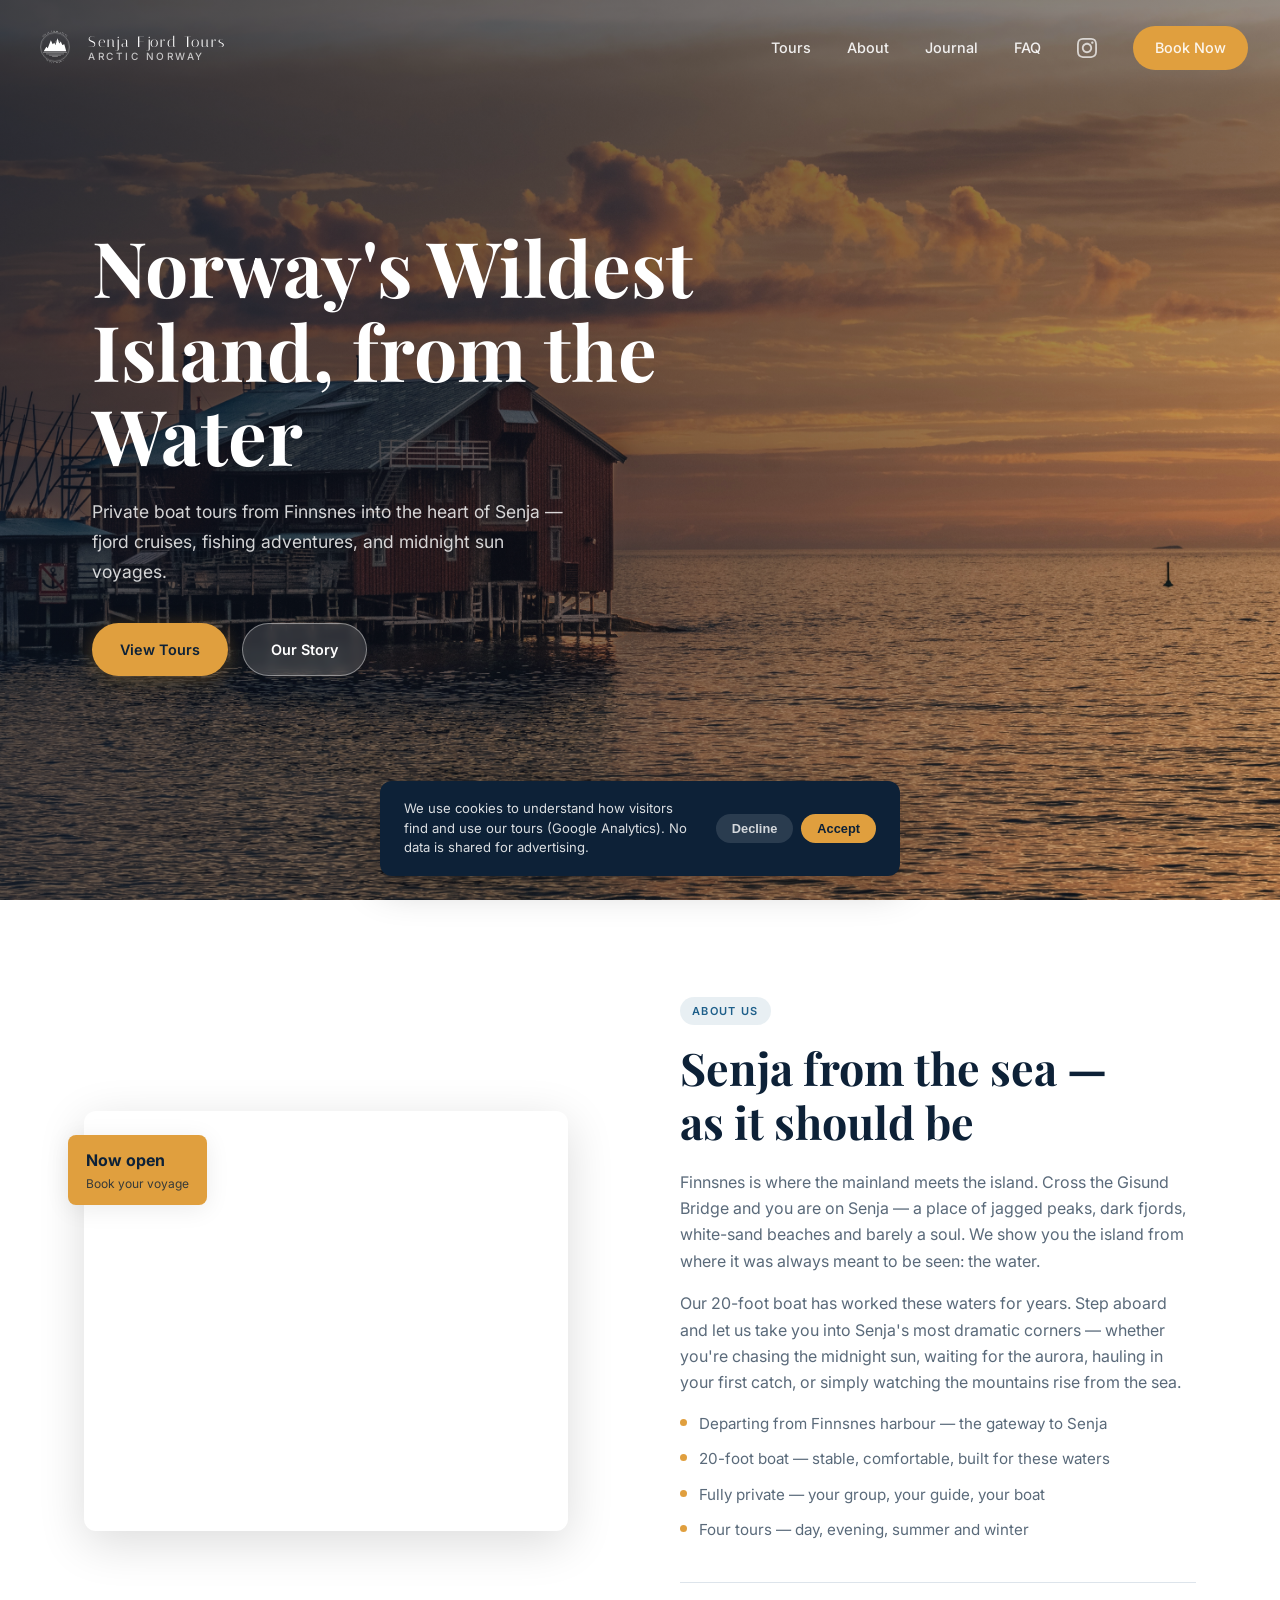
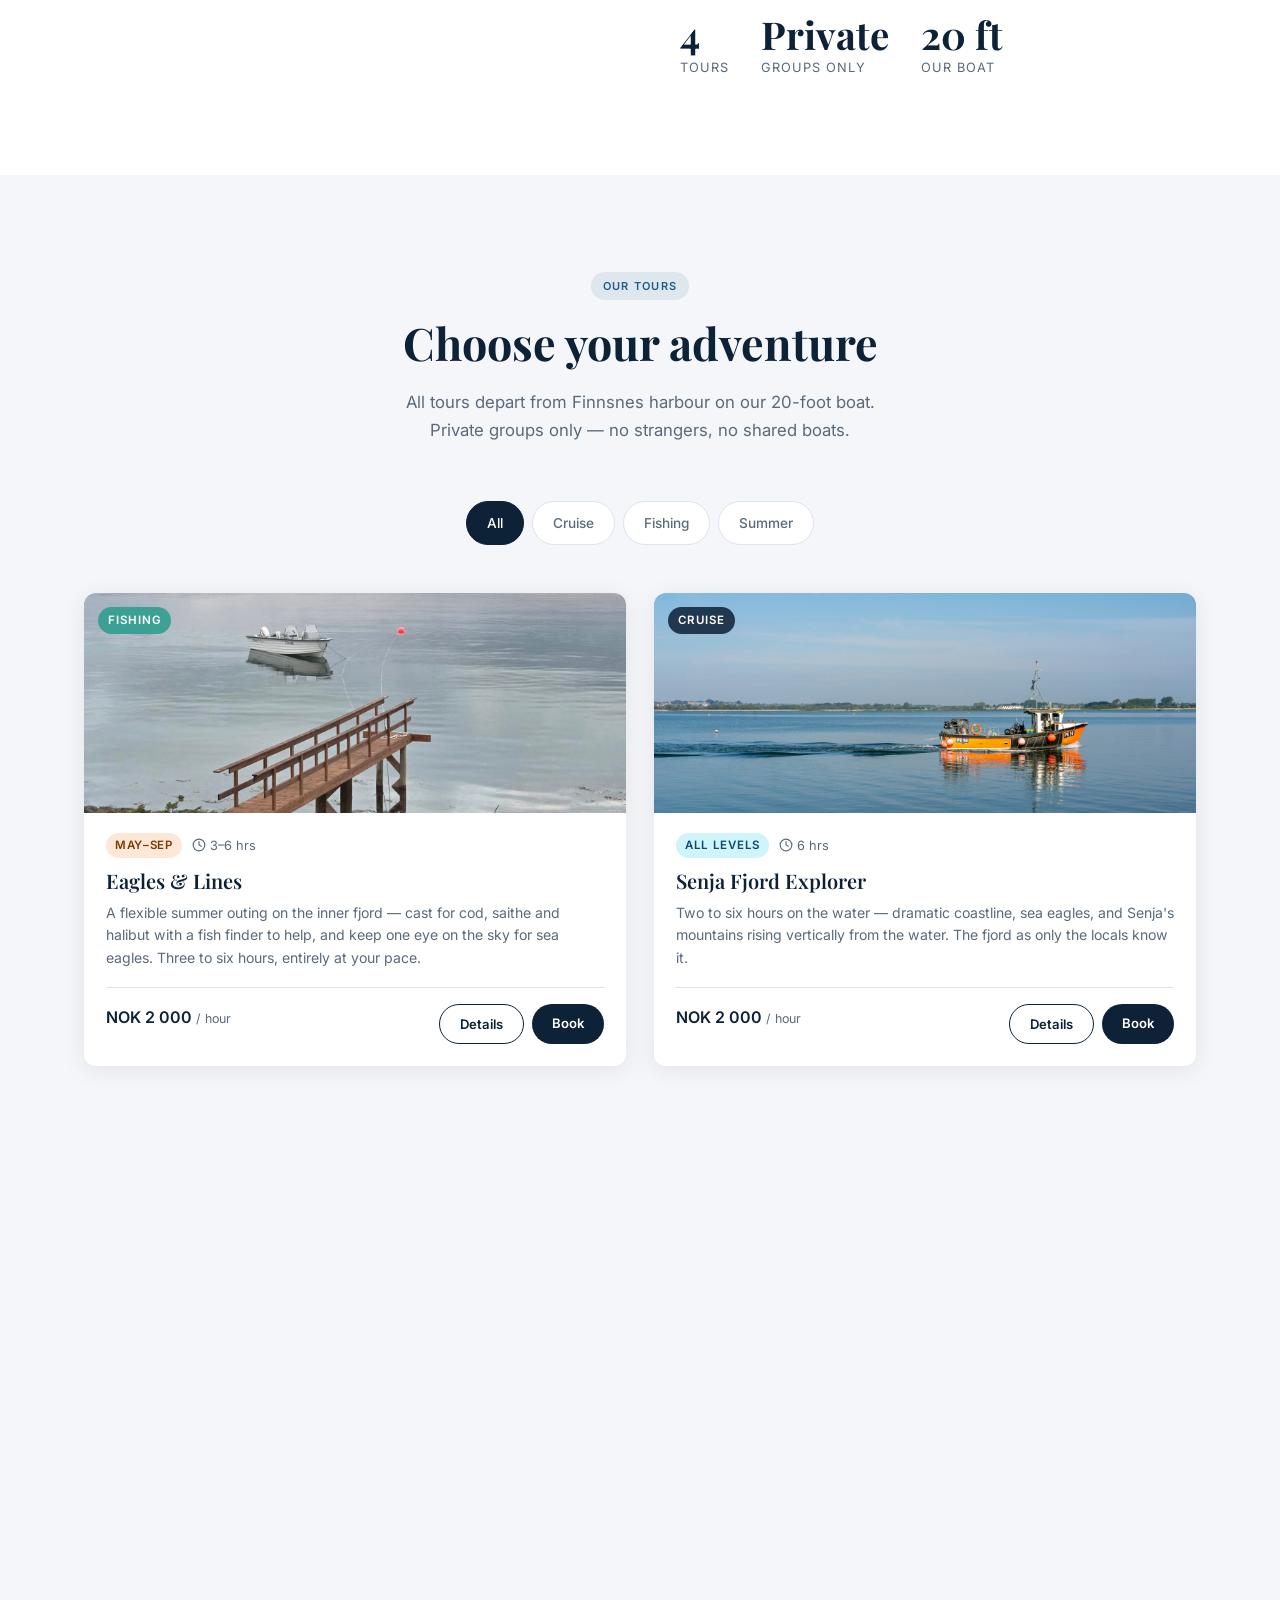
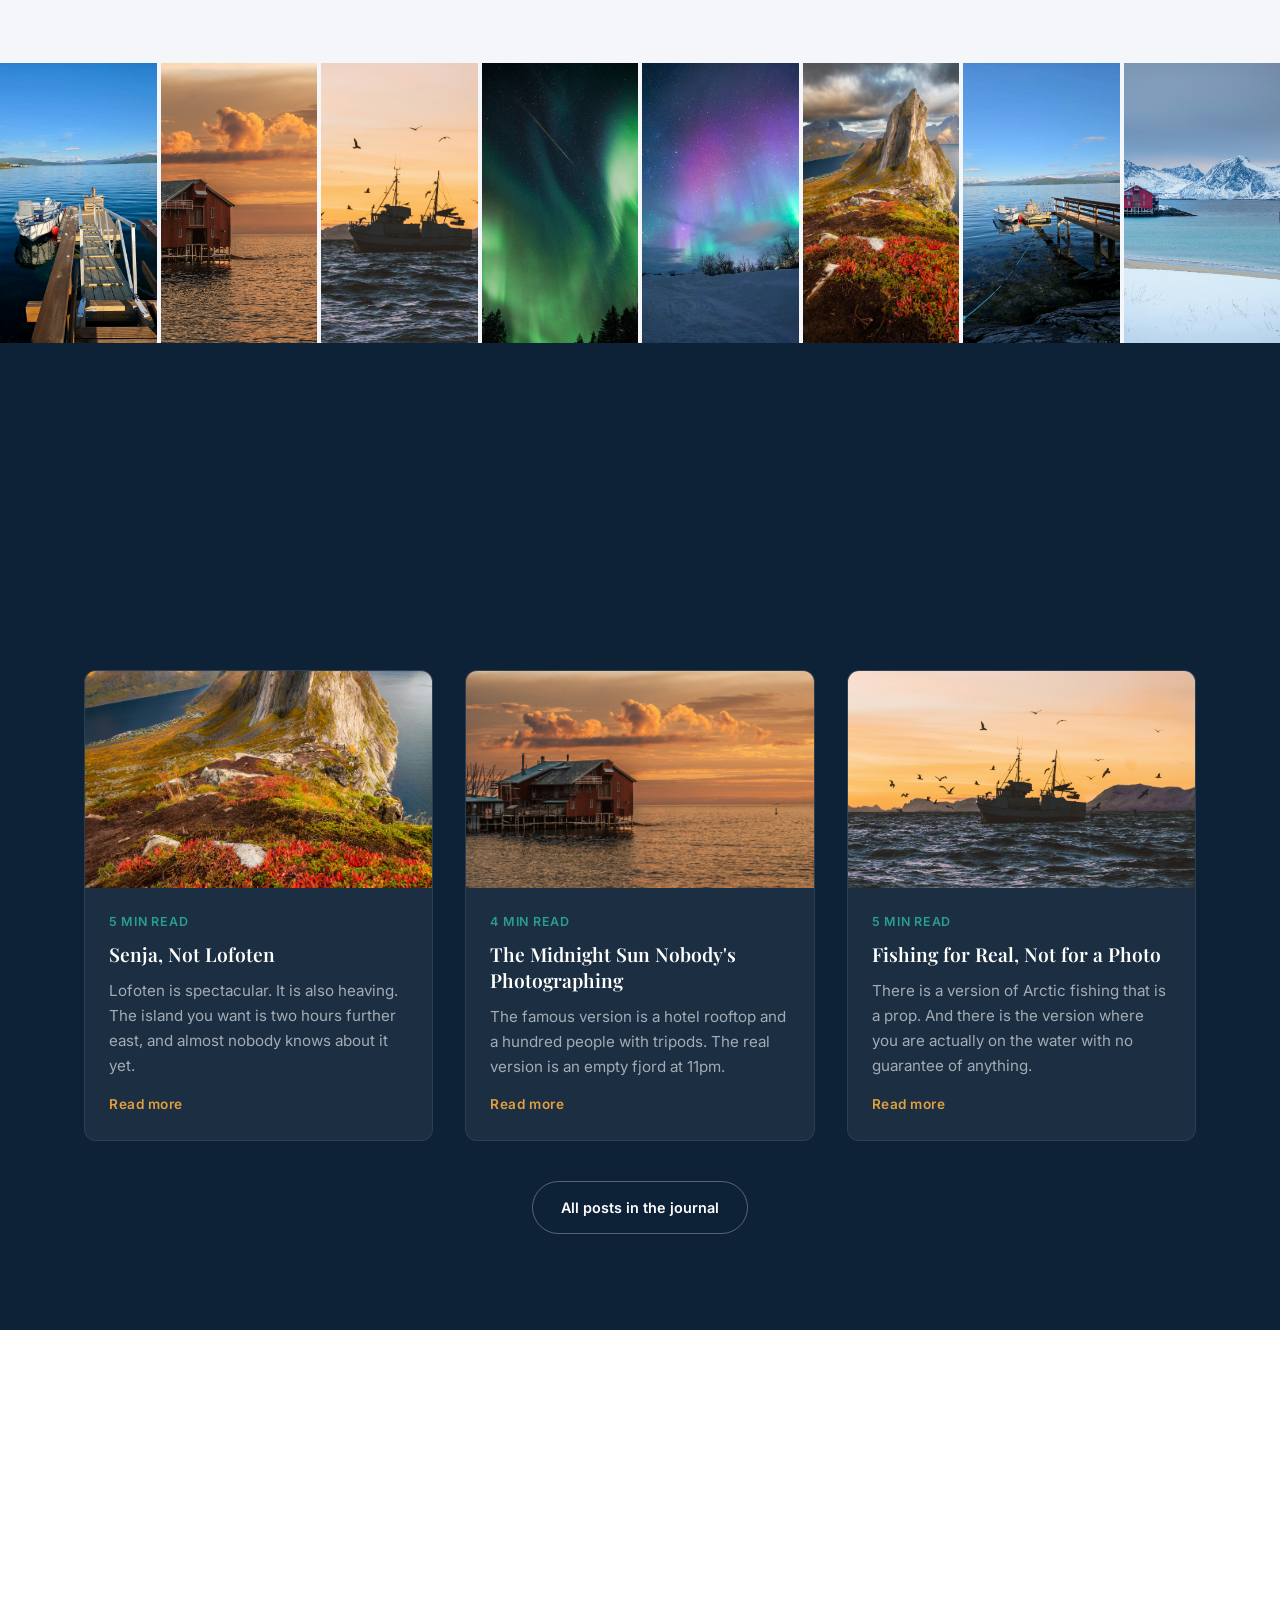
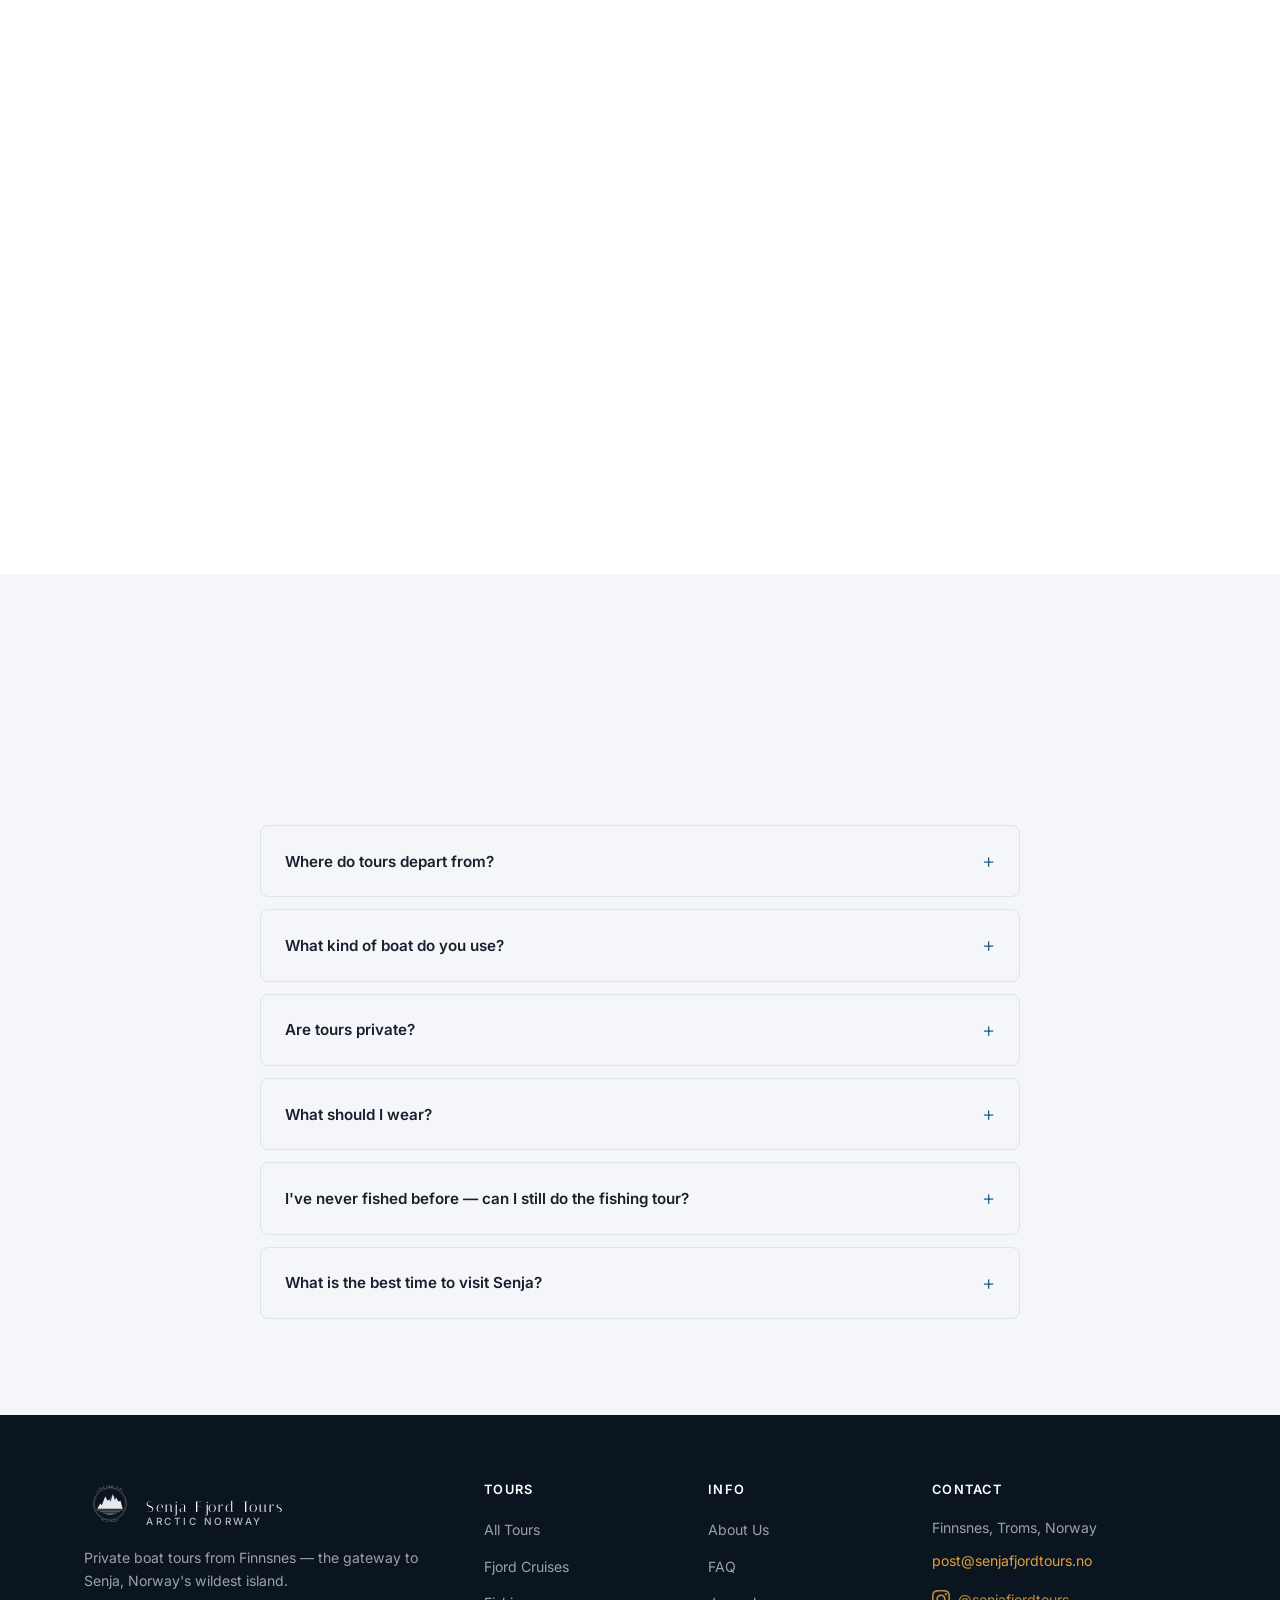
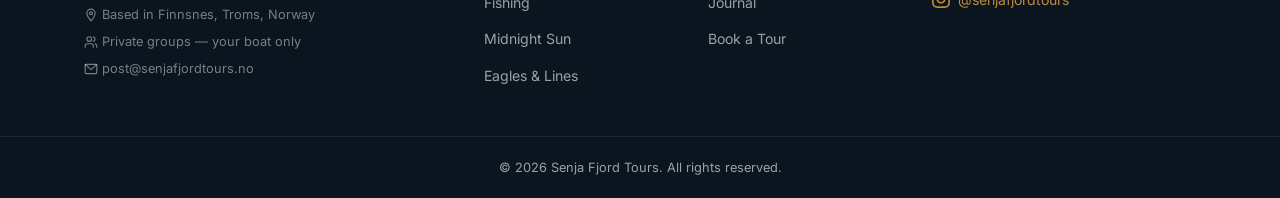
==== index.html @ df298704 "cmpaing" ====
<!DOCTYPE html>
<html lang="en">
<head>
  <meta charset="UTF-8" />
  <meta name="viewport" content="width=device-width, initial-scale=1.0" />

  <!-- Google Analytics 4 — replace G-XXXXXXXXXX with your GA4 measurement ID -->
  <script async src="https://www.googletagmanager.com/gtag/js?id=G-XXXXXXXXXX"></script>
  <script>
    window.dataLayer = window.dataLayer || [];
    function gtag(){dataLayer.push(arguments);}
    gtag('consent', 'default', { analytics_storage: 'denied' });
    gtag('js', new Date());
    gtag('config', 'G-XXXXXXXXXX');
    gtag('config', 'AW-18098716956');
  </script>

  <!-- Replace with your own verification codes -->
  <meta name="google-site-verification" content="wLsXkp23wUvWnfWSx8FM0lon-a2rMtXgrdqrqaWGsY0" />
  <meta name="msvalidate.01" content="REPLACE-WITH-BING-VERIFICATION-CODE" />

  <title>Senja Fjord Tours — Boat Tours from Finnsnes, Gateway to Senja</title>
  <meta name="description" content="Private boat tours from Finnsnes into the heart of Senja — fjord cruises, fishing adventures, and midnight sun voyages. Norway's wildest island, from the water." />
  <link rel="canonical" href="https://www.senjafjordtours.no/" />

  <!-- Open Graph -->
  <meta property="og:type"        content="website" />
  <meta property="og:site_name"   content="Senja Fjord Tours" />
  <meta property="og:url"         content="https://www.senjafjordtours.no/" />
  <meta property="og:title"       content="Senja Fjord Tours — Boat Tours from Finnsnes, Gateway to Senja" />
  <meta property="og:description" content="Private boat tours into the heart of Senja — fjord cruises, fishing adventures, and midnight sun voyages." />
  <meta property="og:image"       content="https://www.senjafjordtours.no/images/logo_assets/12_social_card_1200x630.png" />
  <meta property="og:image:width"  content="1200" />
  <meta property="og:image:height" content="630" />
  <meta property="og:locale"      content="en_GB" />

  <!-- Twitter Card -->
  <meta name="twitter:card"        content="summary_large_image" />
  <meta name="twitter:title"       content="Senja Fjord Tours — Boat Tours from Finnsnes" />
  <meta name="twitter:description" content="Private boat tours into the heart of Senja — fjord cruises, fishing and midnight sun voyages." />
  <meta name="twitter:image"       content="https://www.senjafjordtours.no/images/logo_assets/12_social_card_1200x630.png" />

  <script type="application/ld+json">
  {
    "@context": "https://schema.org",
    "@graph": [
      {
        "@type": "TourOperator",
        "@id": "https://www.senjafjordtours.no",
        "name": "Senja Fjord Tours",
        "url": "https://www.senjafjordtours.no",
        "image": "https://www.senjafjordtours.no/images/felix-bacher-Tv_gr3_oB0E-unsplash.jpg",
        "description": "Senja Fjord Tours offers private boat tours from Finnsnes — the gateway to Senja, Norway's wildest island. Three experiences: a scenic fjord cruise, a fishing adventure, and a midnight sun voyage. All tours depart from Finnsnes harbour on a 20-foot boat.",
        "address": {
          "@type": "PostalAddress",
          "addressLocality": "Finnsnes",
          "addressRegion": "Troms",
          "addressCountry": "NO"
        },
        "geo": {
          "@type": "GeoCoordinates",
          "latitude": 69.2328,
          "longitude": 17.9847
        },
        "email": "post@senjafjordtours.no",
        "foundingDate": "2026"
      },
      {
        "@type": "TouristTrip",
        "name": "Eagles & Lines",
        "url": "https://www.senjafjordtours.no/eagles-and-lines/",
        "description": "A flexible 3–6 hour summer fishing trip on the inner fjord between Finnsnes and Senja — fish finder on board, cod, saithe and halibut in the water, sea eagles overhead. Private groups, up to 5 guests. May–September.",
        "touristType": "Fishing enthusiasts, nature lovers",
        "location": { "@type": "Place", "name": "Finnsnes, Senja, Norway" },
        "offers": { "@type": "Offer", "price": "2000", "priceCurrency": "NOK", "description": "NOK 2 000 per hour — private group", "availability": "https://schema.org/InStock" }
      },
      {
        "@type": "TouristTrip",
        "name": "Senja Fjord Explorer",
        "url": "https://www.senjafjordtours.no/senja-fjord-explorer/",
        "description": "A 2–6 hour private fjord cruise from Finnsnes — dramatic coastline, sea eagles, and Senja's mountain peaks rising from the water.",
        "touristType": "Nature lovers, sightseers",
        "location": { "@type": "Place", "name": "Finnsnes, Senja, Norway" },
        "offers": { "@type": "Offer", "price": "2000", "priceCurrency": "NOK", "description": "NOK 2 000 per hour — private group", "availability": "https://schema.org/InStock" }
      },
      {
        "@type": "TouristTrip",
        "name": "Midnight Sun Cruise",
        "url": "https://www.senjafjordtours.no/midnight-sun-cruise/",
        "description": "An evening voyage under the midnight sun — witness the golden Arctic light as it skims the peaks of Senja and reflects across the fjord. Available late May to mid-July.",
        "touristType": "Nature lovers, photographers",
        "offers": { "@type": "Offer", "price": "2000", "priceCurrency": "NOK", "description": "NOK 2 000 per hour — private group", "availability": "https://schema.org/InStock" }
      },
      {
        "@type": "FAQPage",
        "mainEntity": [
          {
            "@type": "Question",
            "name": "Where do tours depart from?",
            "acceptedAnswer": {
              "@type": "Answer",
              "text": "All tours depart from Finnsnes harbour — the gateway to Senja. Finnsnes is connected to the mainland by the Gisund Bridge, making it easy to reach by car or public transport from Tromsø (approx. 2 hrs)."
            }
          },
          {
            "@type": "Question",
            "name": "What kind of boat do you use?",
            "acceptedAnswer": {
              "@type": "Answer",
              "text": "We use a 20-foot boat — stable, comfortable, and well suited to the fjord. Covered cabin, seating, and all required safety equipment included."
            }
          },
          {
            "@type": "Question",
            "name": "Are tours private?",
            "acceptedAnswer": {
              "@type": "Answer",
              "text": "Yes — every tour is exclusively for your group. No strangers, no shared boats. The vessel and your guide are entirely yours for the day."
            }
          },
          {
            "@type": "Question",
            "name": "When is the best time to see the midnight sun on Senja?",
            "acceptedAnswer": {
              "@type": "Answer",
              "text": "Senja lies well above the Arctic Circle. The midnight sun is visible from approximately late May to mid-July — the sun does not set at all during this period. Our Midnight Sun Cruise departs in the evening, when the light is at its most dramatic and the fjord is at its quietest."
            }
          },
          {
            "@type": "Question",
            "name": "Is Senja worth visiting?",
            "acceptedAnswer": {
              "@type": "Answer",
              "text": "Senja is one of Norway's most dramatic landscapes — a large island in Troms county with jagged peaks, deep fjords, white-sand beaches, and virtually no crowds compared to the Lofoten Islands. Seen from the water, the scenery is extraordinary. Finnsnes, on the mainland side of the Gisund strait, is the natural base and gateway."
            }
          }
        ]
      },
      {
        "@type": "WebPage",
        "url": "https://www.senjafjordtours.no/",
        "name": "Senja Fjord Tours — Boat Tours from Finnsnes, Gateway to Senja",
        "datePublished": "2026-05-26",
        "dateModified": "2026-06-06"
      }
    ]
  }
  </script>

  <link rel="icon" href="images/logo_assets/logo_emblem.png" type="image/png" />
  <link rel="apple-touch-icon" href="images/logo_assets/logo_emblem.png" />
  <link rel="preload" as="image" href="images/felix-bacher-Tv_gr3_oB0E-unsplash.jpg" />
  <link rel="preconnect" href="https://fonts.googleapis.com" />
  <link rel="preconnect" href="https://fonts.gstatic.com" crossorigin />
  <link href="https://fonts.googleapis.com/css2?family=Italiana&family=Playfair+Display:ital,wght@0,400;0,600;0,700;1,400&family=Inter:wght@300;400;500;600&display=swap" rel="stylesheet" />
  <link rel="stylesheet" href="css/style.css" />
</head>
<body>

  <!-- ─── Navigation ─────────────────────────────────────────── -->
  <header class="nav" id="nav">
    <a href="#" class="nav__brand" aria-label="Senja Fjord Tours — home">
      <span class="nav__logo" aria-hidden="true"></span>
      <span class="nav__logo-wordmark" aria-hidden="true">Senja Fjord Tours<span>Arctic Norway</span></span>
    </a>
    <nav class="nav__menu" id="navMenu">
      <a href="#tours">Tours</a>
      <a href="#about">About</a>
      <a href="/blog/">Journal</a>
      <a href="#faq">FAQ</a>
      <a href="https://www.instagram.com/senjafjordtours" target="_blank" rel="noopener" class="nav__social" aria-label="Senja Fjord Tours on Instagram">
        <svg viewBox="0 0 24 24" fill="currentColor" width="20" height="20" aria-hidden="true"><path d="M12 2.163c3.204 0 3.584.012 4.85.07 3.252.148 4.771 1.691 4.919 4.919.058 1.265.069 1.645.069 4.849 0 3.205-.012 3.584-.069 4.849-.149 3.225-1.664 4.771-4.919 4.919-1.266.058-1.644.07-4.85.07-3.204 0-3.584-.012-4.849-.07-3.26-.149-4.771-1.699-4.919-4.92-.058-1.265-.07-1.644-.07-4.849 0-3.204.013-3.583.07-4.849.149-3.227 1.664-4.771 4.919-4.919 1.266-.057 1.645-.069 4.849-.069zm0-2.163c-3.259 0-3.667.014-4.947.072-4.358.2-6.78 2.618-6.98 6.98-.059 1.281-.073 1.689-.073 4.948 0 3.259.014 3.668.072 4.948.2 4.358 2.618 6.78 6.98 6.98 1.281.058 1.689.072 4.948.072 3.259 0 3.668-.014 4.948-.072 4.354-.2 6.782-2.618 6.979-6.98.059-1.28.073-1.689.073-4.948 0-3.259-.014-3.667-.072-4.947-.196-4.354-2.617-6.78-6.979-6.98-1.281-.059-1.69-.073-4.949-.073zm0 5.838c-3.403 0-6.162 2.759-6.162 6.162s2.759 6.163 6.162 6.163 6.162-2.759 6.162-6.163c0-3.403-2.759-6.162-6.162-6.162zm0 10.162c-2.209 0-4-1.79-4-4 0-2.209 1.791-4 4-4s4 1.791 4 4c0 2.21-1.791 4-4 4zm6.406-11.845c-.796 0-1.441.645-1.441 1.44s.645 1.44 1.441 1.44c.795 0 1.439-.645 1.439-1.44s-.644-1.44-1.439-1.44z"/></svg>
      </a>
      <a href="#book" class="btn btn--nav">Book Now</a>
    </nav>
    <button class="nav__toggle" id="navToggle" aria-label="Toggle menu">
      <span></span><span></span><span></span>
    </button>
  </header>

  <!-- ─── Hero ───────────────────────────────────────────────── -->
  <section class="hero">
    <div class="hero__bg">
      <img
        src="images/felix-bacher-Tv_gr3_oB0E-unsplash.jpg"
        alt="Golden evening light over a Senja harbour with calm fjord water and mountain peaks"
        class="hero__img"
      />
      <div class="hero__overlay"></div>
    </div>
    <div class="hero__content">
      <h1 class="hero__title">Norway's Wildest<br>Island, from the Water</h1>
      <p class="hero__sub">
        Private boat tours from Finnsnes into the heart of Senja —
        fjord cruises, fishing adventures, and midnight sun voyages.
      </p>
      <div class="hero__actions">
        <a href="#tours" class="btn btn--primary">View Tours</a>
        <a href="#about" class="btn btn--ghost">Our Story</a>
      </div>
    </div>
    <a href="#about" class="hero__scroll" aria-label="Scroll down">
      <span>Scroll</span>
      <div class="hero__scroll-line"></div>
    </a>
  </section>

  <!-- ─── About ──────────────────────────────────────────────── -->
  <section class="about section" id="about">
    <div class="container">
      <div class="about__grid">
        <div class="about__images">
          <div class="about__slideshow">
            <img src="images/boat-at-jetty-finnsnes-1.jpg" alt="The Senja Fjord Tours boat moored at Finnsnes jetty, ready to depart — snow-capped mountains behind" loading="lazy" />
            <img src="images/boat-at-jetty-finnsnes-2.jpg" alt="Tour boat tied at the Finnsnes jetty — calm fjord water and snow-capped peaks of Senja beyond" loading="lazy" />
            <img src="images/samuele-bertoli-p_Hf6WlgKEE-unsplash.jpg" alt="Segla mountain on Senja — dramatic rocky peak rising above the fjord in autumn light" loading="lazy" />
            <img src="images/knut-troim-gwbjoBpUIy8-unsplash.jpg" alt="Fishing vessel silhouetted against an orange Arctic sunset, seabirds wheeling overhead" loading="lazy" />
            <img src="images/felix-bacher-Tv_gr3_oB0E-unsplash.jpg" alt="Traditional Norwegian harbour building bathed in golden evening light over calm sea" loading="lazy" />
            <img src="images/federico-bottos-uWmWoH9maR4-unsplash.jpg" alt="Vivid green aurora borealis over Senja's Okshornan peaks reflected in the dark water below" loading="lazy" />
          </div>
          <div class="about__badge">
            <span class="about__badge-num">Now open</span>
            <span class="about__badge-label">Book your voyage</span>
          </div>
        </div>
        <div class="about__text">
          <span class="tag">About Us</span>
          <h2 class="section-title">Senja from the sea —<br>as it should be</h2>
          <p>
            Finnsnes is where the mainland meets the island. Cross the Gisund Bridge
            and you are on Senja — a place of jagged peaks, dark fjords, white-sand
            beaches and barely a soul. We show you the island from where it was always
            meant to be seen: the water.
          </p>
          <p>
            Our 20-foot boat has worked these waters for years. Step aboard
            and let us take you into Senja's most dramatic corners — whether you're chasing
            the midnight sun, waiting for the aurora, hauling in your first catch, or simply
            watching the mountains rise from the sea.
          </p>
          <ul class="about__list">
            <li>Departing from Finnsnes harbour — the gateway to Senja</li>
            <li>20-foot boat — stable, comfortable, built for these waters</li>
            <li>Fully private — your group, your guide, your boat</li>
            <li>Four tours — day, evening, summer and winter</li>
          </ul>
          <div class="stats">
            <div class="stat">
              <span class="stat__num">4</span>
              <span class="stat__label">Tours</span>
            </div>
            <div class="stat">
              <span class="stat__num">Private</span>
              <span class="stat__label">Groups only</span>
            </div>
            <div class="stat">
              <span class="stat__num">20 ft</span>
              <span class="stat__label">Our boat</span>
            </div>
          </div>
        </div>
      </div>
    </div>
  </section>

  <!-- ─── Tours ──────────────────────────────────────────────── -->
  <section class="tours section" id="tours">
    <div class="container">
      <div class="section-header">
        <span class="tag">Our Tours</span>
        <h2 class="section-title">Choose your adventure</h2>
        <p class="section-sub">
          All tours depart from Finnsnes harbour on our 20-foot boat.
          Private groups only — no strangers, no shared boats.
        </p>
      </div>

      <div class="tours__filters" role="group" aria-label="Filter tours">
        <button class="filter active" data-filter="all">All</button>
        <button class="filter" data-filter="cruise">Cruise</button>
        <button class="filter" data-filter="fishing">Fishing</button>
        <button class="filter" data-filter="summer">Summer</button>
      </div>

      <div class="tours__grid" id="toursGrid">

        <!-- Tour 1: Eagles & Lines -->
        <article class="tour-card" data-surface="fishing" data-level="summer">
          <div class="tour-card__img-wrap">
            <a href="eagles-and-lines/" aria-label="Eagles &amp; Lines — full tour page">
              <img
                src="images/eagles-lines-boat.jpg"
                alt="The Eagles &amp; Lines boat moored on a calm inner Senja fjord with snow-capped mountains across the water"
                class="tour-card__img"
                loading="lazy"
              />
            </a>
            <span class="tour-card__badge tour-card__badge--fishing">Fishing</span>
          </div>
          <div class="tour-card__body">
            <div class="tour-card__meta">
              <span class="difficulty difficulty--seasonal">May–Sep</span>
              <span class="tour-card__duration">
                <svg class="icon" xmlns="http://www.w3.org/2000/svg" width="14" height="14" viewBox="0 0 24 24" fill="none" stroke="currentColor" stroke-width="2" stroke-linecap="round" stroke-linejoin="round" aria-hidden="true"><circle cx="12" cy="12" r="10"/><polyline points="12 6 12 12 16 14"/></svg>
                3–6 hrs
              </span>
            </div>
            <h3 class="tour-card__title"><a href="eagles-and-lines/" class="tour-card__title-link">Eagles &amp; Lines</a></h3>
            <p class="tour-card__desc">
              A flexible summer outing on the inner fjord — cast for cod, saithe and halibut
              with a fish finder to help, and keep one eye on the sky for sea eagles.
              Three to six hours, entirely at your pace.
            </p>
            <div class="tour-card__footer">
              <span class="tour-card__price">NOK 2 000 <em>/ hour</em></span>
              <div class="tour-card__actions">
                <button class="btn btn--outline btn--sm" data-modal="modal-eagles-lines">Details</button>
                <a href="#book" class="btn btn--sm">Book</a>
              </div>
            </div>
          </div>
        </article>

        <!-- Tour 2: Senja Fjord Explorer -->
        <article class="tour-card" data-surface="cruise" data-level="summer">
          <div class="tour-card__img-wrap">
            <a href="senja-fjord-explorer/" aria-label="Senja Fjord Explorer — full tour page">
              <img
                src="images/nick-fewings-D02-UWKtv_c-unsplash.jpg"
                alt="Small orange boat on glassy Arctic water with mountain reflections"
                class="tour-card__img"
                loading="lazy"
              />
            </a>
            <span class="tour-card__badge tour-card__badge--fjord">Cruise</span>
          </div>
          <div class="tour-card__body">
            <div class="tour-card__meta">
              <span class="difficulty difficulty--easy">All levels</span>
              <span class="tour-card__duration">
                <svg class="icon" xmlns="http://www.w3.org/2000/svg" width="14" height="14" viewBox="0 0 24 24" fill="none" stroke="currentColor" stroke-width="2" stroke-linecap="round" stroke-linejoin="round" aria-hidden="true"><circle cx="12" cy="12" r="10"/><polyline points="12 6 12 12 16 14"/></svg>
                6 hrs
              </span>
            </div>
            <h3 class="tour-card__title"><a href="senja-fjord-explorer/" class="tour-card__title-link">Senja Fjord Explorer</a></h3>
            <p class="tour-card__desc">
              Two to six hours on the water — dramatic coastline,
              sea eagles, and Senja's mountains rising vertically from the water.
              The fjord as only the locals know it.
            </p>
            <div class="tour-card__footer">
              <span class="tour-card__price">NOK 2 000 <em>/ hour</em></span>
              <div class="tour-card__actions">
                <button class="btn btn--outline btn--sm" data-modal="modal-fjord-explorer">Details</button>
                <a href="#book" class="btn btn--sm">Book</a>
              </div>
            </div>
          </div>
        </article>

        <!-- Tour 3: Midnight Sun Cruise -->
        <article class="tour-card tour-card--wide" data-surface="cruise" data-level="summer">
          <div class="tour-card__img-wrap">
            <a href="midnight-sun-cruise/" aria-label="Midnight Sun Cruise — full tour page">
              <img
                src="images/knut-troim-gwbjoBpUIy8-unsplash.jpg"
                alt="Boat on the inner Senja fjord under golden Arctic evening light"
                class="tour-card__img"
                loading="lazy"
              />
            </a>
            <span class="tour-card__badge tour-card__badge--seasonal">Seasonal</span>
          </div>
          <div class="tour-card__body">
            <div class="tour-card__meta">
              <span class="difficulty difficulty--seasonal">May–Jul</span>
              <span class="tour-card__duration">
                <svg class="icon" xmlns="http://www.w3.org/2000/svg" width="14" height="14" viewBox="0 0 24 24" fill="none" stroke="currentColor" stroke-width="2" stroke-linecap="round" stroke-linejoin="round" aria-hidden="true"><circle cx="12" cy="12" r="10"/><polyline points="12 6 12 12 16 14"/></svg>
                3–4 hrs
              </span>
            </div>
            <h3 class="tour-card__title"><a href="midnight-sun-cruise/" class="tour-card__title-link">Midnight Sun Cruise</a></h3>
            <p class="tour-card__desc">
              The sun never sets. A late-evening voyage into the golden Arctic light —
              Senja's peaks bathed in colours that simply don't exist at any other
              latitude on earth.
            </p>
            <div class="tour-card__footer">
              <span class="tour-card__price">NOK 2 000 <em>/ hour</em></span>
              <div class="tour-card__actions">
                <button class="btn btn--outline btn--sm" data-modal="modal-midnight-sun">Details</button>
                <a href="#book" class="btn btn--sm">Book</a>
              </div>
            </div>
          </div>
        </article>

      </div><!-- /tours__grid -->
    </div>
  </section>

  <!-- ─── Gallery strip ──────────────────────────────────────── -->
  <section class="gallery">
    <div class="gallery__track" id="galleryTrack"></div>
  </section>

  <!-- ─── Journal teaser ─────────────────────────────────────── -->
  <section class="journal-teaser section">
    <div class="container">
      <div class="section-header">
        <span class="tag">Journal</span>
        <h2 class="section-title">Notes from the water</h2>
        <p class="section-sub">Honest writing about northern Norway and why the less obvious places are usually the best ones.</p>
      </div>
      <div class="blog-grid">
        <article class="blog-card">
          <a href="/blog/senja-not-lofoten/" class="blog-card__img-wrap">
            <img src="images/samuele-bertoli-p_Hf6WlgKEE-unsplash.jpg" alt="Segla mountain rising from the Senja fjord" class="blog-card__img" loading="lazy" />
          </a>
          <div class="blog-card__body">
            <span class="blog-card__meta">5 min read</span>
            <h3 class="blog-card__title"><a href="/blog/senja-not-lofoten/">Senja, Not Lofoten</a></h3>
            <p class="blog-card__excerpt">Lofoten is spectacular. It is also heaving. The island you want is two hours further east, and almost nobody knows about it yet.</p>
            <a href="/blog/senja-not-lofoten/" class="blog-card__link">Read more</a>
          </div>
        </article>
        <article class="blog-card">
          <a href="/blog/midnight-sun-on-the-water/" class="blog-card__img-wrap">
            <img src="images/felix-bacher-Tv_gr3_oB0E-unsplash.jpg" alt="Golden midnight sun over the harbour and fjord" class="blog-card__img" loading="lazy" />
          </a>
          <div class="blog-card__body">
            <span class="blog-card__meta">4 min read</span>
            <h3 class="blog-card__title"><a href="/blog/midnight-sun-on-the-water/">The Midnight Sun Nobody's Photographing</a></h3>
            <p class="blog-card__excerpt">The famous version is a hotel rooftop and a hundred people with tripods. The real version is an empty fjord at 11pm.</p>
            <a href="/blog/midnight-sun-on-the-water/" class="blog-card__link">Read more</a>
          </div>
        </article>
        <article class="blog-card">
          <a href="/blog/fishing-for-real/" class="blog-card__img-wrap">
            <img src="images/knut-troim-gwbjoBpUIy8-unsplash.jpg" alt="Fishing boat at vivid orange Arctic sunset" class="blog-card__img" loading="lazy" />
          </a>
          <div class="blog-card__body">
            <span class="blog-card__meta">5 min read</span>
            <h3 class="blog-card__title"><a href="/blog/fishing-for-real/">Fishing for Real, Not for a Photo</a></h3>
            <p class="blog-card__excerpt">There is a version of Arctic fishing that is a prop. And there is the version where you are actually on the water with no guarantee of anything.</p>
            <a href="/blog/fishing-for-real/" class="blog-card__link">Read more</a>
          </div>
        </article>
      </div>
      <div class="journal-teaser__footer">
        <a href="/blog/" class="btn btn--outline" style="border-color: rgba(255,255,255,.3); color: var(--white);">All posts in the journal</a>
      </div>
    </div>
  </section>

  <!-- ─── Booking ────────────────────────────────────────────── -->
  <section class="book section" id="book">
    <div class="container">
      <div class="book__grid">
        <div class="book__info">
          <span class="tag">Reservations</span>
          <h2 class="section-title">Ready to set sail?</h2>
          <p>
            Fill in the form and we'll confirm your booking within 24 hours —
            including departure time, what to bring, and everything you need
            to know before you step aboard.
          </p>
          <ul class="book__includes">
            <li>✓ Fully private — your group only</li>
            <li>✓ Larger groups welcome — get in touch</li>
            <li>✓ All safety equipment provided on board</li>
            <li>✓ Free cancellation up to 48 hrs before departure</li>
          </ul>
        </div>
        <div class="book__form-wrap">
          <form class="book__form" id="bookForm" novalidate>
            <input type="hidden" name="access_key" value="3d679f62-60c5-48e6-9d63-1ee149e03c90" />
            <input type="hidden" name="subject" value="New tour enquiry — Senja Fjord Tours" />
            <input type="hidden" name="from_name" value="Senja Fjord Tours Website" />
            <div class="form-row">
              <div class="form-group">
                <label for="name">Name</label>
                <input type="text" id="name" name="name" placeholder="Your full name" required />
                <span class="field-error" id="error-name"></span>
              </div>
              <div class="form-group">
                <label for="email">Email</label>
                <input type="email" id="email" name="email" placeholder="you@example.com" required />
                <span class="field-error" id="error-email"></span>
              </div>
            </div>
            <div class="form-group form-group--full">
              <label>Tour</label>
              <div class="rf-bike-grid" data-btn-group="tour">
                <button type="button" class="rf-bike-btn" data-value="Senja Fjord Explorer — NOK 2 000 / hour">
                  <span class="rf-bike-name">Senja Fjord Explorer</span>
                  <span class="rf-bike-price">2–6h · Private fjord cruise</span>
                </button>
                <button type="button" class="rf-bike-btn" data-value="Midnight Sun Cruise — NOK 2 000 / hour">
                  <span class="rf-bike-name">Midnight Sun Cruise</span>
                  <span class="rf-bike-price">3–4h · Late May–mid July</span>
                </button>
                <button type="button" class="rf-bike-btn" data-value="Eagles &amp; Lines — NOK 2 000 / hour">
                  <span class="rf-bike-name">Eagles &amp; Lines</span>
                  <span class="rf-bike-price">3–6h · Fishing &amp; sea eagles</span>
                </button>
              </div>
              <input type="hidden" id="tour" name="tour" value="" />
              <span class="field-error" id="error-tour"></span>
            </div>
            <div class="form-row">
              <div class="form-group">
                <label for="date">Preferred Date</label>
                <input type="date" id="date" name="date" required />
                <span class="field-error" id="error-date"></span>
              </div>
              <div class="form-group">
                <label>Number of Guests</label>
                <div class="rf-stepper" data-stepper="guests" data-min="1" data-max="8">
                  <button type="button" class="rf-stepper-btn" data-stepper-down aria-label="Decrease">−</button>
                  <span class="rf-stepper-val" data-stepper-val>1</span>
                  <button type="button" class="rf-stepper-btn" data-stepper-up aria-label="Increase">+</button>
                </div>
                <input type="hidden" id="guests" name="guests" value="1" />
                <span class="field-error" id="error-guests"></span>
              </div>
            </div>

            <div class="form-group form-group--full">
              <label for="message">Anything else?</label>
              <textarea id="message" name="message" rows="3" placeholder="Special requests, questions…"></textarea>
            </div>
            <button type="submit" class="btn btn--primary btn--full">Send Enquiry</button>
            <p class="form__note">We'll reply within 24 hours.</p>
          </form>

          <div class="form__confirm" id="formConfirm" style="display:none">
            <div class="form__confirm-icon">✓</div>
            <h3>You're on your way!</h3>
            <p>Thanks for reaching out. We'll be in touch within 24 hours to confirm your booking and share everything you need for the day.</p>
            <p class="form__confirm-email">Questions? <a href="mailto:post@senjafjordtours.no">post@senjafjordtours.no</a></p>
          </div>
        </div>
      </div>
    </div>
  </section>

  <!-- ─── Modals ────────────────────────────────────────────────── -->

  <!-- Modal: Senja Fjord Explorer -->
  <div class="modal" id="modal-fjord-explorer" role="dialog" aria-modal="true" aria-labelledby="modal-fjord-explorer-title" hidden>
    <div class="modal__backdrop"></div>
    <div class="modal__panel">
      <button class="modal__close" aria-label="Close">&times;</button>
      <div class="modal__hero modal__hero--slideshow">
        <img src="images/nick-fewings-D02-UWKtv_c-unsplash.jpg" alt="Small orange boat on glassy Arctic water" />
        <img src="images/boat-at-jetty-finnsnes-1.jpg" alt="The tour boat moored at Finnsnes jetty, ready to depart" />
        <img src="images/knut-troim-tEjBzUns8SQ-unsplash.jpg" alt="Boat at pink sunset on the fjord" />
        <img src="images/samuele-bertoli-p_Hf6WlgKEE-unsplash.jpg" alt="Segla mountain rising sharply from the Senja fjord" />
        <div class="modal__hero-badges">
          <span class="tour-card__badge tour-card__badge--fjord">Cruise</span>
          <span class="difficulty difficulty--easy">All levels</span>
        </div>
      </div>
      <div class="modal__body">
        <div class="modal__stats">
          <div class="modal__stat"><svg class="icon" xmlns="http://www.w3.org/2000/svg" width="14" height="14" viewBox="0 0 24 24" fill="none" stroke="currentColor" stroke-width="2" stroke-linecap="round" stroke-linejoin="round" aria-hidden="true"><circle cx="12" cy="12" r="10"/><polyline points="12 6 12 12 16 14"/></svg> 2–6 hours</div>
          <div class="modal__stat"><svg class="icon" xmlns="http://www.w3.org/2000/svg" width="14" height="14" viewBox="0 0 24 24" fill="none" stroke="currentColor" stroke-width="2" stroke-linecap="round" stroke-linejoin="round" aria-hidden="true"><path d="M12 2a7 7 0 0 1 7 7c0 5.25-7 13-7 13S5 14.25 5 9a7 7 0 0 1 7-7z"/><circle cx="12" cy="9" r="2.5"/></svg> Departs Finnsnes harbour</div>
          <div class="modal__stat"><svg class="icon" xmlns="http://www.w3.org/2000/svg" width="14" height="14" viewBox="0 0 24 24" fill="none" stroke="currentColor" stroke-width="2" stroke-linecap="round" stroke-linejoin="round" aria-hidden="true"><path d="M16 21v-2a4 4 0 0 0-4-4H6a4 4 0 0 0-4 4v2"/><circle cx="9" cy="7" r="4"/><path d="M22 21v-2a4 4 0 0 0-3-3.87"/><path d="M16 3.13a4 4 0 0 1 0 7.74"/></svg> Private group</div>
          <div class="modal__stat"><svg class="icon" xmlns="http://www.w3.org/2000/svg" width="14" height="14" viewBox="0 0 24 24" fill="none" stroke="currentColor" stroke-width="2" stroke-linecap="round" stroke-linejoin="round" aria-hidden="true"><rect x="2" y="7" width="20" height="14" rx="2"/><path d="M16 7V5a2 2 0 0 0-2-2h-4a2 2 0 0 0-2 2v2"/></svg> 20-foot boat</div>
        </div>
        <h2 id="modal-fjord-explorer-title">Senja Fjord Explorer</h2>
        <p>Senja is one of Norway's best-kept secrets — a large island in Troms county where jagged peaks plunge almost vertically into dark fjords, white-sand beaches appear around unexpected corners, and the sea is still cold and clear and utterly wild. Seen from the land, it is spectacular. Seen from the water, it is something else entirely.</p>
        <p>We leave Finnsnes harbour and head into the heart of the island. For two to six hours the coastline unfolds — cliff faces that rise straight from the sea, narrow sounds where the mountains funnel the light, quiet bays that no road reaches. Sea eagles are common. Porpoises and seals appear without announcement. Your guide knows where to look.</p>
        <p>This is not a sightseeing bus on the water. The pace is yours. We stop when something deserves stopping for, and move on when you're ready.</p>
        <h3>Highlights</h3>
        <ul class="modal__list">
          <li>2–6 hours along Senja's most dramatic coastline, at your pace</li>
          <li>Sea eagles, seals and porpoises in their natural habitat</li>
          <li>Narrow fjord sounds and hidden bays unreachable by road</li>
          <li>Comfortable 20-foot boat — built for these conditions</li>
          <li>Private — just your group and your guide</li>
        </ul>
        <h3>Good to know</h3>
        <ul class="modal__list">
          <li>Warm, windproof layers essential — it's colder on the water</li>
          <li>Covered cabin available on board</li>
          <li>Hot drinks provided</li>
          <li>Suitable for all ages and fitness levels</li>
          <li>Weather-dependent — your guide will advise if conditions require changes</li>
        </ul>
        <div class="modal__gallery">
          <img src="images/nick-fewings-D02-UWKtv_c-unsplash.jpg" alt="Orange boat on Arctic water" loading="lazy" />
          <img src="images/boat-at-jetty-finnsnes-1.jpg" alt="The tour boat moored at Finnsnes jetty" loading="lazy" />
          <img src="images/knut-troim-tEjBzUns8SQ-unsplash.jpg" alt="Boat at pink sunset" loading="lazy" />
          <img src="images/samuele-bertoli-p_Hf6WlgKEE-unsplash.jpg" alt="Segla mountain rising from the Senja fjord" loading="lazy" />
        </div>
        <div class="modal__footer">
          <span class="modal__price">NOK 2 000 <em>/ hour</em></span>
          <a href="#book" class="btn btn--primary modal__book">Book this tour</a>
        </div>
      </div>
    </div>
  </div>

  <!-- Modal: Midnight Sun Cruise -->
  <div class="modal" id="modal-midnight-sun" role="dialog" aria-modal="true" aria-labelledby="modal-midnight-sun-title" hidden>
    <div class="modal__backdrop"></div>
    <div class="modal__panel">
      <button class="modal__close" aria-label="Close">&times;</button>
      <div class="modal__hero modal__hero--slideshow">
        <img src="images/felix-bacher-Tv_gr3_oB0E-unsplash.jpg" alt="Golden harbour at sunset with warm light on the water" />
        <img src="images/boat-at-jetty-finnsnes-2.jpg" alt="Tour boat at the Finnsnes jetty on a calm Arctic summer evening" />
        <img src="images/samuele-bertoli-p_Hf6WlgKEE-unsplash.jpg" alt="Segla mountain rising above the Senja fjord" />
        <img src="images/knut-troim-tEjBzUns8SQ-unsplash.jpg" alt="Boat silhouetted against a pink Arctic sky" />
        <div class="modal__hero-badges">
          <span class="tour-card__badge tour-card__badge--seasonal">Seasonal</span>
          <span class="difficulty difficulty--seasonal">May–Jul</span>
        </div>
      </div>
      <div class="modal__body">
        <div class="modal__stats">
          <div class="modal__stat"><svg class="icon" xmlns="http://www.w3.org/2000/svg" width="14" height="14" viewBox="0 0 24 24" fill="none" stroke="currentColor" stroke-width="2" stroke-linecap="round" stroke-linejoin="round" aria-hidden="true"><circle cx="12" cy="12" r="10"/><polyline points="12 6 12 12 16 14"/></svg> 3–4 hours</div>
          <div class="modal__stat"><svg class="icon" xmlns="http://www.w3.org/2000/svg" width="14" height="14" viewBox="0 0 24 24" fill="none" stroke="currentColor" stroke-width="2" stroke-linecap="round" stroke-linejoin="round" aria-hidden="true"><circle cx="12" cy="12" r="10"/><line x1="12" y1="8" x2="12" y2="12"/><line x1="12" y1="16" x2="12.01" y2="16"/></svg> Late May to mid-July</div>
          <div class="modal__stat"><svg class="icon" xmlns="http://www.w3.org/2000/svg" width="14" height="14" viewBox="0 0 24 24" fill="none" stroke="currentColor" stroke-width="2" stroke-linecap="round" stroke-linejoin="round" aria-hidden="true"><path d="M12 2a7 7 0 0 1 7 7c0 5.25-7 13-7 13S5 14.25 5 9a7 7 0 0 1 7-7z"/><circle cx="12" cy="9" r="2.5"/></svg> Departs Finnsnes harbour</div>
          <div class="modal__stat"><svg class="icon" xmlns="http://www.w3.org/2000/svg" width="14" height="14" viewBox="0 0 24 24" fill="none" stroke="currentColor" stroke-width="2" stroke-linecap="round" stroke-linejoin="round" aria-hidden="true"><path d="M16 21v-2a4 4 0 0 0-4-4H6a4 4 0 0 0-4 4v2"/><circle cx="9" cy="7" r="4"/><path d="M22 21v-2a4 4 0 0 0-3-3.87"/><path d="M16 3.13a4 4 0 0 1 0 7.74"/></svg> Private group</div>
        </div>
        <h2 id="modal-midnight-sun-title">Midnight Sun Cruise</h2>
        <p>Above the Arctic Circle, the sun stops setting in late spring. For weeks, it circles the sky day and night — and the light it casts in those small hours is unlike anything else on earth. Warm, flat, golden and enormous, it skims across the peaks of Senja and turns the fjord into something almost impossible to photograph, and impossible to forget.</p>
        <p>We depart in the evening, when the mainland has gone quiet and the fjord belongs entirely to us. The cruise takes you into Senja's most open stretches of water — where the mountains rise on all sides and the sky performs overhead. Your guide finds the spots where the light lands best. Hot drinks, silence, and the occasional splash of a porpoise. Time passes differently here.</p>
        <h3>Highlights</h3>
        <ul class="modal__list">
          <li>The Arctic midnight sun in its full, unobstructed glory</li>
          <li>Senja's peaks lit from below by golden light</li>
          <li>Fjord waters at their calmest — evenings are often glassy</li>
          <li>Silence, space, and no other boats</li>
          <li>Hot drinks on board</li>
        </ul>
        <h3>Good to know</h3>
        <ul class="modal__list">
          <li>Season: late May to mid-July — the sun does not set during this period</li>
          <li>Departure time: typically 10 pm–11 pm for best light conditions</li>
          <li>Warm layers recommended — evenings on the water are cool even in summer</li>
          <li>Suitable for all ages and fitness levels</li>
        </ul>
        <div class="modal__gallery">
          <img src="images/felix-bacher-Tv_gr3_oB0E-unsplash.jpg" alt="Golden harbour at sunset" loading="lazy" />
          <img src="images/boat-at-jetty-finnsnes-2.jpg" alt="Tour boat at the Finnsnes jetty" loading="lazy" />
          <img src="images/samuele-bertoli-p_Hf6WlgKEE-unsplash.jpg" alt="Segla mountain and fjord" loading="lazy" />
          <img src="images/knut-troim-tEjBzUns8SQ-unsplash.jpg" alt="Boat at pink Arctic sky" loading="lazy" />
        </div>
        <div class="modal__footer">
          <span class="modal__price">NOK 2 000 <em>/ hour</em></span>
          <a href="#book" class="btn btn--primary modal__book">Book this tour</a>
        </div>
      </div>
    </div>
  </div>


  <!-- Modal: Eagles & Lines -->
  <div class="modal" id="modal-eagles-lines" role="dialog" aria-modal="true" aria-labelledby="modal-eagles-lines-title" hidden>
    <div class="modal__backdrop"></div>
    <div class="modal__panel">
      <button class="modal__close" aria-label="Close">&times;</button>
      <div class="modal__hero modal__hero--slideshow">
        <img src="images/eagles-lines-boat.jpg" alt="The Eagles &amp; Lines boat on a calm inner Senja fjord" />
        <img src="images/boat-at-jetty-finnsnes-1.jpg" alt="The tour boat moored at Finnsnes jetty, ready for a fishing trip" />
        <img src="images/nick-fewings-D02-UWKtv_c-unsplash.jpg" alt="Small boat on glassy calm Arctic water" />
        <img src="images/felix-bacher-Tv_gr3_oB0E-unsplash.jpg" alt="Golden summer light over the harbour and fjord" />
        <div class="modal__hero-badges">
          <span class="tour-card__badge tour-card__badge--fishing">Fishing</span>
          <span class="difficulty difficulty--seasonal">May–Sep</span>
        </div>
      </div>
      <div class="modal__body">
        <div class="modal__stats">
          <div class="modal__stat"><svg class="icon" xmlns="http://www.w3.org/2000/svg" width="14" height="14" viewBox="0 0 24 24" fill="none" stroke="currentColor" stroke-width="2" stroke-linecap="round" stroke-linejoin="round" aria-hidden="true"><circle cx="12" cy="12" r="10"/><polyline points="12 6 12 12 16 14"/></svg> 3–6 hours</div>
          <div class="modal__stat"><svg class="icon" xmlns="http://www.w3.org/2000/svg" width="14" height="14" viewBox="0 0 24 24" fill="none" stroke="currentColor" stroke-width="2" stroke-linecap="round" stroke-linejoin="round" aria-hidden="true"><circle cx="12" cy="12" r="10"/><line x1="12" y1="8" x2="12" y2="12"/><line x1="12" y1="16" x2="12.01" y2="16"/></svg> May to September</div>
          <div class="modal__stat"><svg class="icon" xmlns="http://www.w3.org/2000/svg" width="14" height="14" viewBox="0 0 24 24" fill="none" stroke="currentColor" stroke-width="2" stroke-linecap="round" stroke-linejoin="round" aria-hidden="true"><path d="M12 2a7 7 0 0 1 7 7c0 5.25-7 13-7 13S5 14.25 5 9a7 7 0 0 1 7-7z"/><circle cx="12" cy="9" r="2.5"/></svg> Departs Finnsnes harbour</div>
          <div class="modal__stat"><svg class="icon" xmlns="http://www.w3.org/2000/svg" width="14" height="14" viewBox="0 0 24 24" fill="none" stroke="currentColor" stroke-width="2" stroke-linecap="round" stroke-linejoin="round" aria-hidden="true"><path d="M16 21v-2a4 4 0 0 0-4-4H6a4 4 0 0 0-4 4v2"/><circle cx="9" cy="7" r="4"/><path d="M22 21v-2a4 4 0 0 0-3-3.87"/><path d="M16 3.13a4 4 0 0 1 0 7.74"/></svg> Up to 5 guests</div>
        </div>
        <h2 id="modal-eagles-lines-title">Eagles &amp; Lines</h2>
        <p>The fjord between Finnsnes and Senja is one of the calmest and most productive stretches of water in the area. The inner side stays sheltered when the outer coast is rough, which means more days when the conditions are right and the fishing is good. We run a 20-foot boat with a fish finder on board — you can see the fish before you drop the line.</p>
        <p>The duration is flexible. Three hours is enough for a solid session. Six hours gives you time to move around, explore more of the fjord, and try different spots. You set the pace. Your guide knows the water and will find where the cod, saithe and haddock are running — and halibut are present in these fjords too, so keep your line deep.</p>
        <p>Sea eagles are common in this part of Senja. We keep an eye out as we go, and your guide will slow down when one appears. There are a lot of them. It is not unusual to see three or four on a single outing.</p>
        <p>At the end of the trip, there is an option to go ashore at the guide's house on Senja, where he will help you fillet the catch to take home. This is available at extra cost and worth arranging in advance.</p>
        <h3>Highlights</h3>
        <ul class="modal__list">
          <li>Fish finder on board — locate the fish before you cast</li>
          <li>Cod, saithe, haddock and halibut in these waters</li>
          <li>Sea eagles — common in the area, often seen at close range</li>
          <li>Flexible duration: three to six hours, your choice</li>
          <li>Calm inner fjord — more fishable days than the outer coast</li>
          <li>Optional: go ashore for filleting at the guide's house on Senja (extra charge)</li>
          <li>Rods available to hire on board</li>
        </ul>
        <h3>Good to know</h3>
        <ul class="modal__list">
          <li>Season: May to September — boat is ashore from October to early May</li>
          <li>Up to 5 guests, 20-foot boat</li>
          <li>No fishing experience required</li>
          <li>Warm layers recommended — it is cooler on the water even in summer</li>
          <li>Catches are real but not guaranteed</li>
        </ul>
        <div class="modal__gallery">
          <img src="images/eagles-lines-boat.jpg" alt="The Eagles &amp; Lines boat on the inner Senja fjord" loading="lazy" />
          <img src="images/boat-at-jetty-finnsnes-1.jpg" alt="Tour boat at Finnsnes jetty before departure" loading="lazy" />
          <img src="images/nick-fewings-D02-UWKtv_c-unsplash.jpg" alt="Calm fjord water from a small boat" loading="lazy" />
          <img src="images/felix-bacher-Tv_gr3_oB0E-unsplash.jpg" alt="Golden summer evening on the harbour" loading="lazy" />
        </div>
        <div class="modal__footer">
          <span class="modal__price">NOK 2 000 <em>/ hour</em></span>
          <a href="#book" class="btn btn--primary modal__book">Book this tour</a>
        </div>
      </div>
    </div>
  </div>

  <!-- ─── FAQ ──────────────────────────────────────────────────── -->
  <section class="faq section" id="faq">
    <div class="container">
      <div class="section-header">
        <span class="tag">FAQ</span>
        <h2 class="section-title">Common questions</h2>
      </div>
      <div class="faq__list">

        <details class="faq__item">
          <summary class="faq__question">Where do tours depart from?</summary>
          <p class="faq__answer">All tours depart from Finnsnes harbour. Finnsnes is on the mainland side of the Gisund strait — connected to Senja island by the Gisund Bridge — and is around 2 hours by car from Tromsø. We'll send you exact meeting point details when you confirm your booking.</p>
        </details>

        <details class="faq__item">
          <summary class="faq__question">What kind of boat do you use?</summary>
          <p class="faq__answer">We use a 20-foot boat — stable, comfortable, and well suited to the fjord between Finnsnes and Senja. There is a covered cabin, seating for the group, and all required safety equipment on board. It is not a luxury yacht, and that is the point.</p>
        </details>

        <details class="faq__item">
          <summary class="faq__question">Are tours private?</summary>
          <p class="faq__answer">Yes — every tour is exclusively for your group. No shared boats, no strangers. The vessel, your guide and the entire experience are yours for the duration. Standard tours accommodate groups of up to 6. Larger groups are welcome — contact us for a tailored quote.</p>
        </details>

        <details class="faq__item">
          <summary class="faq__question">What should I wear?</summary>
          <p class="faq__answer">It is always colder on the water than on land. Warm base layers, a windproof outer layer, and waterproof trousers are strongly recommended on every trip. In winter, dress as warmly as you would for a long walk in freezing temperatures — then add a layer. Deck shoes or boots with grip are ideal. We'll send a full kit list when you confirm.</p>
        </details>

        <details class="faq__item">
          <summary class="faq__question">I've never fished before — can I still do the fishing tour?</summary>
          <p class="faq__answer">No experience needed at all. On the Eagles &amp; Lines tour your guide sets you up with a rod and shows you the technique. Most guests have never fished before. The fish finder does the hard work of locating the fish — you do the hauling.</p>
        </details>

        <details class="faq__item">
          <summary class="faq__question">What is the best time to visit Senja?</summary>
          <p class="faq__answer">Senja is worth visiting in every season — but they offer very different experiences. Summer (June–August) brings the midnight sun, calm seas, and long golden days. Autumn (September–November) brings dramatic weather, the first northern lights, and rich colours. Winter (December–March) offers the aurora in full force and a raw, quiet Arctic landscape. Spring (April–May) sees the return of light and the first warmth. We run tours from May through September.</p>
        </details>

      </div>
    </div>
  </section>

  <!-- ─── Footer ─────────────────────────────────────────────── -->
  <footer class="footer">
    <div class="container footer__inner">
      <div class="footer__brand">
        <a href="#" class="nav__brand" aria-label="Senja Fjord Tours — home">
          <span class="footer__logo" aria-hidden="true"></span>
          <span class="nav__logo-wordmark" aria-hidden="true">Senja Fjord Tours<span>Arctic Norway</span></span>
        </a>
        <p>Private boat tours from Finnsnes — the gateway to Senja, Norway's wildest island.</p>
        <ul class="footer__trust">
          <li>
            <svg class="icon" xmlns="http://www.w3.org/2000/svg" width="14" height="14" viewBox="0 0 24 24" fill="none" stroke="currentColor" stroke-width="2" stroke-linecap="round" stroke-linejoin="round" aria-hidden="true"><path d="M12 2a7 7 0 0 1 7 7c0 5.25-7 13-7 13S5 14.25 5 9a7 7 0 0 1 7-7z"/><circle cx="12" cy="9" r="2.5"/></svg>
            Based in Finnsnes, Troms, Norway
          </li>
          <li>
            <svg class="icon" xmlns="http://www.w3.org/2000/svg" width="14" height="14" viewBox="0 0 24 24" fill="none" stroke="currentColor" stroke-width="2" stroke-linecap="round" stroke-linejoin="round" aria-hidden="true"><path d="M16 21v-2a4 4 0 0 0-4-4H6a4 4 0 0 0-4 4v2"/><circle cx="9" cy="7" r="4"/><path d="M22 21v-2a4 4 0 0 0-3-3.87"/><path d="M16 3.13a4 4 0 0 1 0 7.74"/></svg>
            Private groups — your boat only
          </li>
          <li>
            <svg class="icon" xmlns="http://www.w3.org/2000/svg" width="14" height="14" viewBox="0 0 24 24" fill="none" stroke="currentColor" stroke-width="2" stroke-linecap="round" stroke-linejoin="round" aria-hidden="true"><rect x="2" y="4" width="20" height="16" rx="2"/><polyline points="2,4 12,13 22,4"/></svg>
            post@senjafjordtours.no
          </li>
        </ul>
      </div>
      <div class="footer__links">
        <h4>Tours</h4>
        <ul>
          <li><a href="#tours" data-filter="all">All Tours</a></li>
          <li><a href="#tours" data-filter="cruise">Fjord Cruises</a></li>
          <li><a href="#tours" data-filter="fishing">Fishing</a></li>
          <li><a href="#tours" data-filter="summer">Midnight Sun</a></li>
          <li><a href="eagles-and-lines/">Eagles &amp; Lines</a></li>
        </ul>
      </div>
      <div class="footer__links">
        <h4>Info</h4>
        <ul>
          <li><a href="#about">About Us</a></li>
          <li><a href="#faq">FAQ</a></li>
          <li><a href="/blog/">Journal</a></li>
          <li><a href="#book">Book a Tour</a></li>
        </ul>
      </div>
      <div class="footer__contact">
        <h4>Contact</h4>
        <p>Finnsnes, Troms, Norway</p>
        <a href="mailto:post@senjafjordtours.no">post@senjafjordtours.no</a>
        <div class="footer__social">
          <a href="https://www.instagram.com/senjafjordtours" target="_blank" rel="noopener" class="footer__social-link" aria-label="Senja Fjord Tours on Instagram">
            <svg viewBox="0 0 24 24" fill="currentColor" width="18" height="18" aria-hidden="true"><path d="M12 2.163c3.204 0 3.584.012 4.85.07 3.252.148 4.771 1.691 4.919 4.919.058 1.265.069 1.645.069 4.849 0 3.205-.012 3.584-.069 4.849-.149 3.225-1.664 4.771-4.919 4.919-1.266.058-1.644.07-4.85.07-3.204 0-3.584-.012-4.849-.07-3.26-.149-4.771-1.699-4.919-4.92-.058-1.265-.07-1.644-.07-4.849 0-3.204.013-3.583.07-4.849.149-3.227 1.664-4.771 4.919-4.919 1.266-.057 1.645-.069 4.849-.069zm0-2.163c-3.259 0-3.667.014-4.947.072-4.358.2-6.78 2.618-6.98 6.98-.059 1.281-.073 1.689-.073 4.948 0 3.259.014 3.668.072 4.948.2 4.358 2.618 6.78 6.98 6.98 1.281.058 1.689.072 4.948.072 3.259 0 3.668-.014 4.948-.072 4.354-.2 6.782-2.618 6.979-6.98.059-1.28.073-1.689.073-4.948 0-3.259-.014-3.667-.072-4.947-.196-4.354-2.617-6.78-6.979-6.98-1.281-.059-1.69-.073-4.949-.073zm0 5.838c-3.403 0-6.162 2.759-6.162 6.162s2.759 6.163 6.162 6.163 6.162-2.759 6.162-6.163c0-3.403-2.759-6.162-6.162-6.162zm0 10.162c-2.209 0-4-1.79-4-4 0-2.209 1.791-4 4-4s4 1.791 4 4c0 2.21-1.791 4-4 4zm6.406-11.845c-.796 0-1.441.645-1.441 1.44s.645 1.44 1.441 1.44c.795 0 1.439-.645 1.439-1.44s-.644-1.44-1.439-1.44z"/></svg>
            @senjafjordtours
          </a>
        </div>
      </div>
    </div>
    <div class="footer__bottom">
      <p>&copy; 2026 Senja Fjord Tours. All rights reserved.</p>
    </div>
  </footer>

  <!-- Sticky mobile booking bar (hidden on desktop via CSS) -->
  <div class="mobile-book-bar">
    <div class="mobile-book-bar__price">
      NOK 2 000
      <span>per hour · private group</span>
    </div>
    <a href="#book" class="btn btn--primary">Book Now</a>
  </div>

  <script src="js/main.js"></script>
</body>
</html>
---- css/style.css ----
/* ── Reset & Base ─────────────────────────────────────────────── */
*, *::before, *::after { box-sizing: border-box; margin: 0; padding: 0; }

:root {
  --navy-deep:   #0d2137;
  --blue-mid:    #1e5f8a;
  --teal:        #2a9d8f;
  --amber:       #e09f3e;
  --amber-dark:  #b87a20;
  --bg:          #f4f6f9;
  --bg-dark:     #0a1520;
  --text:        #1a1f2e;
  --text-muted:  #5a6a7a;
  --white:       #ffffff;
  --border:      #dde4eb;

  --font-serif: 'Playfair Display', Georgia, serif;
  --font-sans:  'Inter', system-ui, sans-serif;

  --radius: 12px;
  --radius-sm: 8px;
  --shadow: 0 4px 24px rgba(0,0,0,.08);
  --shadow-lg: 0 12px 48px rgba(0,0,0,.14);

  --nav-h: 96px;
}

html { scroll-behavior: smooth; }

body {
  font-family: var(--font-sans);
  font-size: 16px;
  line-height: 1.65;
  color: var(--text);
  background: var(--bg);
  overflow-x: hidden;
}

img { display: block; max-width: 100%; height: auto; }
a { color: inherit; text-decoration: none; }
ul { list-style: none; }

.container {
  max-width: 1160px;
  margin: 0 auto;
  padding: 0 24px;
}

.section { padding: 96px 0; }

/* ── Typography helpers ──────────────────────────────────────── */
.tag {
  display: inline-block;
  font-size: 11px;
  font-weight: 600;
  letter-spacing: .12em;
  text-transform: uppercase;
  color: var(--blue-mid);
  background: rgba(30,95,138,.1);
  padding: 5px 12px;
  border-radius: 100px;
  margin-bottom: 16px;
}

.tag--light {
  color: rgba(255,255,255,.9);
  background: rgba(255,255,255,.15);
  backdrop-filter: blur(4px);
}

.section-title {
  font-family: var(--font-serif);
  font-size: clamp(2rem, 4vw, 2.8rem);
  font-weight: 700;
  line-height: 1.2;
  color: var(--navy-deep);
  margin-bottom: 20px;
}

.section-sub {
  font-size: 1.05rem;
  color: var(--text-muted);
  max-width: 520px;
}

.section-header {
  text-align: center;
  margin-bottom: 56px;
}

.section-header .section-sub { margin: 0 auto; }

/* ── Buttons ─────────────────────────────────────────────────── */
.btn {
  display: inline-flex;
  align-items: center;
  gap: 8px;
  padding: 14px 28px;
  border-radius: 100px;
  font-family: var(--font-sans);
  font-size: .9rem;
  font-weight: 600;
  cursor: pointer;
  border: none;
  transition: transform .2s, box-shadow .2s, background .2s, color .2s;
  white-space: nowrap;
}

.btn:hover { transform: translateY(-2px); }

.btn--primary {
  background: var(--amber);
  color: var(--navy-deep);
  box-shadow: 0 4px 20px rgba(224,159,62,.35);
}

.btn--primary:hover {
  background: var(--amber-dark);
  box-shadow: 0 8px 28px rgba(224,159,62,.45);
}

.btn--ghost {
  background: rgba(255,255,255,.15);
  color: var(--white);
  border: 1.5px solid rgba(255,255,255,.4);
  backdrop-filter: blur(4px);
}

.btn--ghost:hover { background: rgba(255,255,255,.25); }

.btn--nav {
  background: var(--amber);
  color: var(--navy-deep);
  padding: 10px 22px;
  font-size: .85rem;
}

.btn--nav:hover { background: var(--amber-dark); transform: none; }

.btn--sm {
  padding: 9px 20px;
  font-size: .82rem;
  background: var(--navy-deep);
  color: var(--white);
}

.btn--sm:hover { background: var(--blue-mid); }

.btn--full { width: 100%; justify-content: center; }

.btn--outline {
  background: transparent;
  border: 1.5px solid var(--navy-deep);
  color: var(--navy-deep);
}

.btn--outline:hover {
  background: var(--navy-deep);
  color: var(--white);
}

/* ── Navigation ──────────────────────────────────────────────── */
.nav {
  position: fixed;
  top: 0; left: 0; right: 0;
  z-index: 100;
  height: var(--nav-h);
  display: flex;
  align-items: center;
  justify-content: space-between;
  padding: 0 32px;
  transition: background .3s, box-shadow .3s;
}

.nav.scrolled {
  background: rgba(244,246,249,.95);
  backdrop-filter: blur(12px);
  box-shadow: 0 1px 0 var(--border);
}

.nav__brand {
  display: flex;
  align-items: center;
  gap: 10px;
  text-decoration: none;
}

.nav__logo {
  display: block;
  width: 46px;
  height: 46px;
  background: url('../images/logo_assets/logo_emblem_transparent.svg') no-repeat center center;
  background-size: contain;
  overflow: hidden;
  flex-shrink: 0;
  /* White on dark transparent nav */
  filter: brightness(0) invert(1);
  transition: filter .3s;
}

.nav__logo-wordmark {
  display: block;
  font-family: 'Italiana', 'Playfair Display', serif;
  font-size: 15px;
  letter-spacing: 0.12em;
  line-height: 1.15;
  color: #fff;
  transition: color .3s;
  white-space: nowrap;
}

.nav__logo-wordmark span {
  display: block;
  font-size: 10px;
  letter-spacing: 0.25em;
  opacity: 0.7;
  font-family: 'Inter', sans-serif;
  font-weight: 500;
  text-transform: uppercase;
}

/* Scrolled: show emblem in brand colour, wordmark in navy */
.nav.scrolled .nav__logo {
  filter: none;
}

.nav.scrolled .nav__logo-wordmark {
  color: var(--navy-deep);
}

.footer__logo {
  display: block;
  width: 52px;
  height: 52px;
  background: url('../images/logo_assets/logo_emblem_transparent.svg') no-repeat center center;
  background-size: contain;
  overflow: hidden;
  margin-bottom: 16px;
  /* White on dark footer */
  filter: brightness(0) invert(1);
  opacity: 0.9;
}

.nav__menu {
  display: flex;
  align-items: center;
  gap: 36px;
}

.nav__menu a {
  font-size: .9rem;
  font-weight: 500;
  color: rgba(255,255,255,.9);
  transition: color .2s;
}

.nav.scrolled .nav__menu a { color: var(--text); }

.nav__menu a:hover { color: var(--amber); }
.nav.scrolled .nav__menu a:hover { color: var(--blue-mid); }

/* ── Inline SVG icons ────────────────────────────────────────── */
svg.icon {
  display: inline-block;
  vertical-align: middle;
  position: relative;
  top: -1px;
  flex-shrink: 0;
}

.nav__social {
  display: flex;
  align-items: center;
  opacity: .8;
  transition: opacity .2s;
}
.nav__social:hover { opacity: 1; color: var(--amber) !important; }

.nav__toggle {
  display: none;
  flex-direction: column;
  gap: 5px;
  background: none;
  border: none;
  cursor: pointer;
  padding: 4px;
}

.nav__toggle span {
  display: block;
  width: 24px;
  height: 2px;
  background: var(--white);
  border-radius: 2px;
  transition: background .3s;
}

.nav.scrolled .nav__toggle span { background: var(--text); }

/* ── Hero ────────────────────────────────────────────────────── */
.hero {
  position: relative;
  height: 100vh;
  min-height: 640px;
  display: flex;
  align-items: center;
}

.hero__bg {
  position: absolute;
  inset: 0;
}

.hero__img {
  width: 100%;
  height: 100%;
  object-fit: cover;
  object-position: center 40%;
}

.hero__overlay {
  position: absolute;
  inset: 0;
  background: linear-gradient(
    135deg,
    rgba(8,20,38,.76) 0%,
    rgba(8,20,38,.42) 60%,
    transparent 100%
  );
}

.hero__content {
  position: relative;
  z-index: 1;
  padding: 0 32px;
  max-width: 680px;
  margin-left: max(32px, calc(50vw - 580px));
}

.hero__title {
  font-family: var(--font-serif);
  font-size: clamp(2.8rem, 6vw, 5rem);
  font-weight: 700;
  line-height: 1.1;
  color: var(--white);
  margin-bottom: 20px;
}

.hero__sub {
  font-size: 1.1rem;
  color: rgba(255,255,255,.82);
  margin-bottom: 36px;
  max-width: 480px;
  line-height: 1.7;
}

.hero__actions { display: flex; gap: 14px; flex-wrap: wrap; }

.hero__scroll {
  position: absolute;
  bottom: 40px;
  left: 50%;
  transform: translateX(-50%);
  display: flex;
  flex-direction: column;
  align-items: center;
  gap: 8px;
  color: rgba(255,255,255,.6);
  font-size: .7rem;
  letter-spacing: .12em;
  text-transform: uppercase;
  z-index: 1;
}

.hero__scroll-line {
  width: 1px;
  height: 48px;
  background: linear-gradient(to bottom, rgba(255,255,255,.5), transparent);
  animation: scrollPulse 2s ease-in-out infinite;
}

@keyframes scrollPulse {
  0%, 100% { opacity: 1; transform: scaleY(1); }
  50% { opacity: .4; transform: scaleY(.6); }
}

/* ── About ───────────────────────────────────────────────────── */
.about { background: var(--white); }

.about__grid {
  display: grid;
  grid-template-columns: 1fr 1fr;
  gap: 80px;
  align-items: center;
}

.about__images {
  position: relative;
  padding-bottom: 32px;
  padding-right: 32px;
}

.about__badge {
  position: absolute;
  top: 24px;
  left: -16px;
  background: var(--amber);
  color: var(--navy-deep);
  border-radius: var(--radius-sm);
  padding: 12px 18px;
  box-shadow: var(--shadow);
}

.about__badge-num {
  display: block;
  font-weight: 700;
  font-size: 1rem;
}

.about__badge-label {
  display: block;
  font-size: .75rem;
  opacity: .8;
}

.about__text p {
  color: var(--text-muted);
  margin-bottom: 16px;
}

.about__list {
  list-style: none;
  padding: 0;
  margin: 0 0 28px;
  display: flex;
  flex-direction: column;
  gap: 12px;
}

.about__list li {
  display: flex;
  align-items: flex-start;
  gap: 12px;
  font-size: .95rem;
  color: var(--text-muted);
  line-height: 1.55;
}

.about__list li::before {
  content: '';
  flex-shrink: 0;
  width: 7px;
  height: 7px;
  border-radius: 50%;
  background: var(--amber);
  margin-top: 7px;
}

.stats {
  display: flex;
  gap: 32px;
  margin-top: 40px;
  padding-top: 32px;
  border-top: 1px solid var(--border);
}

.stat__num {
  display: block;
  font-family: var(--font-serif);
  font-size: 2.4rem;
  font-weight: 700;
  color: var(--navy-deep);
  line-height: 1;
}

.stat__label {
  display: block;
  font-size: .8rem;
  color: var(--text-muted);
  margin-top: 4px;
  text-transform: uppercase;
  letter-spacing: .08em;
}

/* ── About slideshow ─────────────────────────────────────────── */
.about__slideshow {
  position: relative;
  width: 100%;
  height: 420px;
  border-radius: var(--radius);
  overflow: hidden;
  box-shadow: var(--shadow-lg);
}

.about__slideshow img {
  position: absolute;
  inset: 0;
  width: 100%;
  height: 100%;
  object-fit: cover;
  opacity: 0;
  animation: aboutSlide 16s infinite;
}

.about__slideshow img:nth-child(1) { animation-delay: 0s; }
.about__slideshow img:nth-child(2) { animation-delay: 4s; }
.about__slideshow img:nth-child(3) { animation-delay: 8s; }
.about__slideshow img:nth-child(4) { animation-delay: 12s; }

@keyframes aboutSlide {
  0%,  4%  { opacity: 0; }
  10%, 22% { opacity: 1; }
  28%, 100% { opacity: 0; }
}

/* ── Tours ───────────────────────────────────────────────────── */
.tours { background: var(--bg); }

.tours__filters {
  display: flex;
  gap: 8px;
  flex-wrap: wrap;
  justify-content: center;
  margin-bottom: 48px;
}

.filter {
  padding: 8px 20px;
  min-height: 44px;
  border-radius: 100px;
  border: 1.5px solid var(--border);
  background: var(--white);
  font-family: var(--font-sans);
  font-size: .85rem;
  font-weight: 500;
  color: var(--text-muted);
  cursor: pointer;
  transition: all .2s;
}

.filter:hover { border-color: var(--blue-mid); color: var(--blue-mid); }

.filter.active {
  background: var(--navy-deep);
  border-color: var(--navy-deep);
  color: var(--white);
}

.tours__grid {
  display: grid;
  grid-template-columns: repeat(2, 1fr);
  gap: 28px;
}

/* 5th card spans both columns, constrained to half-width and centred */
.tour-card--wide {
  grid-column: 1 / -1;
  max-width: calc(50% - 14px);
  margin: 0 auto;
  width: 100%;
}

.tour-card {
  background: var(--white);
  border-radius: var(--radius);
  overflow: hidden;
  box-shadow: var(--shadow);
  transition: transform .3s, box-shadow .3s, opacity .3s;
}

.tour-card:hover {
  transform: translateY(-6px);
  box-shadow: var(--shadow-lg);
}

.tour-card.hidden { display: none; }

.tour-card__img-wrap {
  position: relative;
  overflow: hidden;
  height: 220px;
}

.tour-card__img {
  width: 100%;
  height: 100%;
  object-fit: cover;
  transition: transform .5s ease;
}

.tour-card:hover .tour-card__img { transform: scale(1.05); }

.tour-card__badge {
  position: absolute;
  top: 14px;
  left: 14px;
  font-size: .72rem;
  font-weight: 600;
  letter-spacing: .08em;
  text-transform: uppercase;
  padding: 4px 10px;
  border-radius: 100px;
}

.tour-card__badge--fjord {
  background: rgba(13,33,55,.85);
  color: var(--white);
}

.tour-card__badge--fishing {
  background: rgba(42,157,143,.85);
  color: var(--white);
}

.tour-card__badge--seasonal {
  background: rgba(224,159,62,.9);
  color: var(--navy-deep);
}

.tour-card__body { padding: 20px 22px 22px; }

.tour-card__meta {
  display: flex;
  align-items: center;
  gap: 10px;
  margin-bottom: 10px;
  flex-wrap: wrap;
}

.difficulty {
  font-size: .72rem;
  font-weight: 600;
  letter-spacing: .06em;
  text-transform: uppercase;
  padding: 3px 9px;
  border-radius: 100px;
}

.difficulty--easy   { background: #cff4fc; color: #0c4a6e; }
.difficulty--medium { background: #fff3cd; color: #7d4e00; }
.difficulty--seasonal { background: #fde8d8; color: #7d3a00; }

.tour-card__duration,
.tour-card__dist {
  font-size: .8rem;
  color: var(--text-muted);
}

.tour-card__title {
  font-family: var(--font-serif);
  font-size: 1.25rem;
  font-weight: 600;
  color: var(--navy-deep);
  margin-bottom: 8px;
  line-height: 1.3;
}
.tour-card__title-link {
  color: inherit;
  text-decoration: none;
}
.tour-card__title-link:hover { text-decoration: underline; }

.tour-card__desc {
  font-size: .88rem;
  color: var(--text-muted);
  line-height: 1.6;
  margin-bottom: 18px;
}

.tour-card__footer {
  display: flex;
  align-items: flex-start;
  justify-content: space-between;
  padding-top: 16px;
  border-top: 1px solid var(--border);
}

.tour-card__price {
  font-size: 1rem;
  font-weight: 600;
  color: var(--navy-deep);
}

.tour-card__price em {
  font-style: normal;
  font-size: .78rem;
  font-weight: 400;
  color: var(--text-muted);
}

.tour-card__group-note {
  display: block;
  font-size: .72rem;
  font-weight: 400;
  color: var(--text-muted);
  margin-top: 4px;
}

.tour-card__group-note a {
  color: var(--blue-mid);
  text-decoration: underline;
  text-underline-offset: 2px;
}

.tour-card__actions { display: flex; gap: 8px; }

/* ── Gallery strip ───────────────────────────────────────────── */
.gallery {
  overflow: hidden;
  height: 280px;
}

.gallery__track {
  display: flex;
  height: 100%;
  gap: 4px;
}

.gallery__track img {
  flex: 1;
  height: 100%;
  object-fit: cover;
  transition: flex .5s ease;
  min-width: 0;
}

.gallery__track img:hover { flex: 2.5; }

/* ── Booking ─────────────────────────────────────────────────── */
.book { background: var(--white); }

.book__grid {
  display: grid;
  grid-template-columns: 1fr 1.4fr;
  gap: 80px;
  align-items: start;
}

.book__info p {
  color: var(--text-muted);
  margin-bottom: 28px;
}

.book__includes {
  display: flex;
  flex-direction: column;
  gap: 12px;
}

.book__includes li {
  font-size: .9rem;
  color: var(--text);
}

.book__includes a {
  color: var(--blue-mid);
  text-decoration: underline;
  text-underline-offset: 2px;
}

/* ── Form ────────────────────────────────────────────────────── */
.book__form {
  background: var(--bg);
  border-radius: var(--radius);
  padding: 36px 32px;
  box-shadow: var(--shadow);
}

.form-row {
  display: grid;
  grid-template-columns: 1fr 1fr;
  gap: 16px;
  margin-bottom: 16px;
}

.form-group {
  display: flex;
  flex-direction: column;
  gap: 6px;
}

.form-group--full { margin-bottom: 16px; }

label {
  font-size: .82rem;
  font-weight: 600;
  color: var(--navy-deep);
  letter-spacing: .03em;
}

input, select, textarea {
  font-family: var(--font-sans);
  font-size: .9rem;
  color: var(--text);
  background: var(--white);
  border: 1.5px solid var(--border);
  border-radius: var(--radius-sm);
  padding: 10px 14px;
  outline: none;
  transition: border-color .2s, box-shadow .2s;
  width: 100%;
}

input:focus, select:focus, textarea:focus {
  border-color: var(--blue-mid);
  box-shadow: 0 0 0 3px rgba(30,95,138,.12);
}

.input--error {
  border-color: #c0392b !important;
  box-shadow: 0 0 0 3px rgba(192,57,43,.12) !important;
}

.field-error {
  display: block;
  font-size: .75rem;
  color: #c0392b;
  margin-top: 4px;
  min-height: 1.1em;
}

textarea { resize: vertical; }

.book__form .btn--primary { margin-top: 8px; }

.form__note {
  text-align: center;
  font-size: .78rem;
  color: var(--text-muted);
  margin-top: 10px;
}

.book__form-wrap { position: relative; }

/* ── Button-picker & stepper (booking form) ─────────────────── */
.rf-bike-grid {
  display: grid;
  grid-template-columns: repeat(3, 1fr);
  gap: 10px;
}

.rf-bike-btn {
  display: flex;
  flex-direction: column;
  align-items: flex-start;
  gap: 4px;
  padding: 14px 16px;
  border: 1.5px solid var(--border);
  border-radius: var(--radius);
  background: var(--white);
  cursor: pointer;
  transition: border-color .15s, background .15s;
  text-align: left;
  width: 100%;
}

.rf-bike-btn:hover { border-color: var(--amber); }

.rf-bike-grid.input--error { outline: 2px solid #c0392b; outline-offset: 2px; border-radius: var(--radius); }

.rf-bike-btn.is-active {
  border-color: var(--amber);
  background: rgba(224,159,62,.08);
}

.rf-bike-name {
  font-size: .92rem;
  font-weight: 600;
  color: var(--text);
}

.rf-bike-price {
  font-size: .82rem;
  color: var(--text-muted);
}

.rf-stepper {
  display: flex;
  align-items: center;
  width: 100%;
  border: 1.5px solid var(--border);
  border-radius: var(--radius-sm);
  overflow: hidden;
  background: var(--white);
}

.rf-stepper-btn {
  width: 42px;
  height: 42px;
  font-size: 1.2rem;
  background: none;
  border: none;
  cursor: pointer;
  color: var(--text);
  transition: background .15s;
  flex-shrink: 0;
}

.rf-stepper-btn:hover { background: var(--bg); }

.rf-stepper-val {
  flex: 1;
  text-align: center;
  font-size: 1rem;
  font-weight: 600;
  color: var(--text);
  border-left: 1.5px solid var(--border);
  border-right: 1.5px solid var(--border);
  line-height: 42px;
}

@media (max-width: 700px) {
  .rf-bike-grid { grid-template-columns: 1fr; }
}
/* /Button-picker & stepper */

.form__confirm {
  display: flex;
  flex-direction: column;
  align-items: center;
  justify-content: center;
  text-align: center;
  background: var(--bg);
  border-radius: var(--radius);
  padding: 64px 40px;
  box-shadow: var(--shadow);
  min-height: 420px;
  animation: fadeUp .5s ease both;
}

@keyframes fadeUp {
  from { opacity: 0; transform: translateY(16px); }
  to   { opacity: 1; transform: translateY(0); }
}

.form__confirm-icon {
  width: 80px;
  height: 80px;
  border-radius: 50%;
  background: #cff4fc;
  color: var(--navy-deep);
  font-size: 2.2rem;
  display: flex;
  align-items: center;
  justify-content: center;
  margin-bottom: 28px;
}

.form__confirm h3 {
  font-family: var(--font-serif);
  font-size: 2rem;
  color: var(--navy-deep);
  margin-bottom: 16px;
}

.form__confirm p {
  font-size: 1rem;
  color: var(--text-muted);
  max-width: 360px;
  line-height: 1.7;
  margin-bottom: 12px;
}

.form__confirm-email { font-size: .88rem; }
.form__confirm-email a { color: var(--blue-mid); font-weight: 500; }

/* ── Thank-you page ──────────────────────────────────────────── */
.thankyou {
  min-height: calc(100vh - var(--nav-h) - 260px);
  display: flex;
  align-items: center;
  padding: 80px 0;
}

.thankyou__inner {
  display: flex;
  flex-direction: column;
  align-items: center;
  text-align: center;
  max-width: 520px;
  margin: 0 auto;
  animation: fadeUp .5s ease both;
}

.thankyou__icon {
  width: 80px;
  height: 80px;
  border-radius: 50%;
  background: #cff4fc;
  color: var(--navy-deep);
  font-size: 2.2rem;
  display: flex;
  align-items: center;
  justify-content: center;
  margin-bottom: 28px;
}

.thankyou__title {
  font-family: var(--font-serif);
  font-size: clamp(2rem, 4vw, 2.8rem);
  color: var(--navy-deep);
  margin-bottom: 20px;
}

.thankyou__body {
  font-size: 1rem;
  color: var(--text-muted);
  line-height: 1.7;
  margin-bottom: 12px;
}

.thankyou__email {
  font-size: .88rem;
  color: var(--text-muted);
  margin-bottom: 36px;
}

.thankyou__email a { color: var(--blue-mid); font-weight: 500; }

/* ── FAQ ─────────────────────────────────────────────────────── */
.faq__list {
  max-width: 760px;
  margin: 0 auto;
  display: flex;
  flex-direction: column;
  gap: 12px;
}

.faq__item {
  border: 1px solid var(--border);
  border-radius: var(--radius-sm);
  overflow: hidden;
}

.faq__question {
  display: flex;
  justify-content: space-between;
  align-items: center;
  padding: 18px 24px;
  font-weight: 600;
  font-size: .95rem;
  color: var(--text);
  cursor: pointer;
  list-style: none;
  gap: 16px;
}

.faq__question::-webkit-details-marker { display: none; }

.faq__question::after {
  content: '+';
  font-size: 1.3rem;
  font-weight: 300;
  color: var(--blue-mid);
  flex-shrink: 0;
  transition: transform .2s;
}

.faq__item[open] .faq__question::after { transform: rotate(45deg); }

.faq__answer {
  padding: 0 24px 18px;
  color: var(--text-muted);
  font-size: .9rem;
  line-height: 1.65;
  margin: 0;
}

/* ── Footer ──────────────────────────────────────────────────── */
.footer {
  background: var(--bg-dark);
  color: rgba(255,255,255,.6);
}

.footer__inner {
  display: grid;
  grid-template-columns: 2fr 1fr 1fr 1.5fr;
  gap: 48px;
  padding-top: 64px;
  padding-bottom: 48px;
}

.footer__brand p { font-size: .88rem; line-height: 1.6; }

.footer__links h4,
.footer__contact h4 {
  color: var(--white);
  font-size: .8rem;
  font-weight: 600;
  letter-spacing: .1em;
  text-transform: uppercase;
  margin-bottom: 16px;
}

.footer__links ul { display: flex; flex-direction: column; gap: 10px; }
.footer__links a { font-size: .88rem; transition: color .2s; }
.footer__links a:hover { color: var(--amber); }

.footer__contact p { font-size: .88rem; margin-bottom: 8px; }
.footer__contact a { color: var(--amber); font-size: .88rem; }

.footer__social {
  display: flex;
  flex-direction: column;
  gap: 10px;
  margin-top: 14px;
}

.footer__social-link {
  display: flex;
  align-items: center;
  gap: 8px;
  opacity: .85;
  transition: opacity .2s;
  color: var(--amber);
  font-size: .88rem;
}
.footer__social-link:hover { opacity: 1; }

.footer__trust {
  list-style: none;
  padding: 0;
  margin: 12px 0 0;
  display: flex;
  flex-direction: column;
  gap: 6px;
}
.footer__trust li { font-size: .8rem; color: rgba(255,255,255,.45); }

.footer__bottom {
  border-top: 1px solid rgba(255,255,255,.08);
  padding: 20px 24px;
  text-align: center;
  font-size: .8rem;
}

/* ── Tour sub-pages ──────────────────────────────────────────── */
.tour-hero {
  position: relative;
  height: 65vh;
  min-height: 400px;
  overflow: hidden;
}

.tour-hero__img {
  width: 100%;
  height: 100%;
  object-fit: cover;
}

.tour-hero__overlay {
  position: absolute;
  inset: 0;
  background: linear-gradient(to bottom, rgba(0,0,0,.15) 0%, rgba(0,0,0,.65) 100%);
}

.tour-hero__content {
  position: absolute;
  bottom: 0;
  left: 0;
  right: 0;
  padding: 40px;
  max-width: 1208px;
  margin: 0 auto;
}

.tour-hero__back {
  display: inline-flex;
  align-items: center;
  gap: 6px;
  color: rgba(255,255,255,.8);
  font-size: .85rem;
  margin-bottom: 20px;
  transition: color .2s;
}
.tour-hero__back:hover { color: var(--amber); }

.tour-hero__badges {
  display: flex;
  gap: 10px;
  margin-bottom: 14px;
}

.tour-hero__title {
  font-family: var(--font-serif);
  font-size: clamp(2.2rem, 5vw, 3.8rem);
  color: var(--white);
  font-weight: 600;
  line-height: 1.15;
}

.tour-page { background: var(--white); }

.tour-page__inner {
  display: grid;
  grid-template-columns: 1fr 320px;
  gap: 64px;
  align-items: start;
  padding: 64px 0;
}

.tour-page__body p {
  color: var(--text-muted);
  line-height: 1.75;
  margin-bottom: 18px;
}

.tour-page__body h3 {
  font-size: .82rem;
  font-weight: 700;
  letter-spacing: .09em;
  text-transform: uppercase;
  color: var(--navy-deep);
  margin: 32px 0 14px;
}

.tour-page__body ul {
  list-style: none;
  padding: 0;
  margin-bottom: 18px;
  display: flex;
  flex-direction: column;
  gap: 10px;
}

.tour-page__body ul li {
  padding-left: 18px;
  position: relative;
  font-size: .93rem;
  color: var(--text-muted);
  line-height: 1.55;
}

.tour-page__body ul li::before {
  content: '';
  position: absolute;
  left: 0;
  top: 9px;
  width: 6px;
  height: 6px;
  border-radius: 50%;
  background: var(--amber);
}

.tour-page__sidebar {
  position: sticky;
  top: calc(var(--nav-h) + 24px);
}

.tour-page__card {
  background: var(--navy-deep);
  border-radius: var(--radius);
  padding: 32px;
  color: var(--white);
}

.tour-page__stats {
  display: flex;
  flex-direction: column;
  gap: 12px;
  margin-bottom: 28px;
  padding-bottom: 28px;
  border-bottom: 1px solid rgba(255,255,255,.12);
}

.tour-page__stat {
  display: flex;
  align-items: center;
  gap: 10px;
  font-size: .9rem;
  color: rgba(255,255,255,.8);
}

.tour-page__price {
  font-family: var(--font-serif);
  font-size: 2rem;
  font-weight: 600;
  margin-bottom: 4px;
}

.tour-page__price em {
  font-size: 1rem;
  font-style: normal;
  opacity: .7;
  font-family: var(--font-sans);
}

.tour-page__price-note {
  font-size: .8rem;
  color: rgba(255,255,255,.55);
  margin-bottom: 24px;
}

.tour-page__gallery {
  display: grid;
  grid-template-columns: repeat(3, 1fr);
  gap: 12px;
  margin-top: 40px;
}

.tour-page__gallery img {
  width: 100%;
  aspect-ratio: 4/3;
  object-fit: cover;
  border-radius: var(--radius-sm);
}

/* ── Modals ──────────────────────────────────────────────────── */
.modal {
  position: fixed;
  inset: 0;
  z-index: 200;
  display: flex;
  align-items: flex-start;
  justify-content: center;
  padding: 24px 16px;
  overflow-y: auto;
}

.modal[hidden] { display: none; }

.modal__backdrop {
  position: fixed;
  inset: 0;
  background: rgba(8, 20, 38, .7);
  backdrop-filter: blur(4px);
  cursor: pointer;
}

.modal__panel {
  position: relative;
  background: var(--white);
  border-radius: var(--radius);
  width: 100%;
  max-width: 760px;
  margin: auto;
  box-shadow: 0 24px 80px rgba(0,0,0,.25);
  overflow: hidden;
  animation: modalIn .3s ease both;
}

@keyframes modalIn {
  from { opacity: 0; transform: translateY(24px) scale(.98); }
  to   { opacity: 1; transform: translateY(0) scale(1); }
}

.modal__close {
  position: absolute;
  top: 16px;
  right: 16px;
  z-index: 10;
  width: 36px;
  height: 36px;
  border-radius: 50%;
  border: none;
  background: rgba(0,0,0,.45);
  color: var(--white);
  font-size: 1.2rem;
  line-height: 1;
  cursor: pointer;
  display: flex;
  align-items: center;
  justify-content: center;
  transition: background .2s;
}

.modal__close:hover { background: rgba(0,0,0,.7); }

.modal__hero {
  position: relative;
  height: 280px;
  overflow: hidden;
}

.modal__hero img {
  width: 100%;
  height: 100%;
  object-fit: cover;
}

.modal__hero--slideshow img {
  position: absolute;
  inset: 0;
  opacity: 0;
  animation: heroSlide 12s infinite;
}

.modal__hero--slideshow img:nth-child(1) { animation-delay: 0s; }
.modal__hero--slideshow img:nth-child(2) { animation-delay: 4s; }
.modal__hero--slideshow img:nth-child(3) { animation-delay: 8s; }

@keyframes heroSlide {
  0%   { opacity: 0; }
  8%   { opacity: 1; }
  33%  { opacity: 1; }
  41%  { opacity: 0; }
  100% { opacity: 0; }
}

.modal__hero-badges {
  position: absolute;
  bottom: 16px;
  left: 20px;
  display: flex;
  gap: 8px;
}

.modal__body { padding: 32px 36px 36px; }

.modal__stats {
  display: flex;
  gap: 20px;
  flex-wrap: wrap;
  padding: 14px 18px;
  background: var(--bg);
  border-radius: var(--radius-sm);
  margin-bottom: 24px;
}

.modal__stat {
  font-size: .85rem;
  color: var(--text-muted);
  display: flex;
  align-items: center;
  gap: 5px;
}

.modal__body h2 {
  font-family: var(--font-serif);
  font-size: 1.9rem;
  color: var(--navy-deep);
  margin-bottom: 16px;
  line-height: 1.2;
}

.modal__body h3 {
  font-family: var(--font-serif);
  font-size: 1.15rem;
  color: var(--navy-deep);
  margin: 24px 0 10px;
}

.modal__list {
  list-style: none;
  padding: 0;
  margin-bottom: 16px;
  display: flex;
  flex-direction: column;
  gap: 8px;
}

.modal__list li {
  padding-left: 18px;
  position: relative;
  font-size: .9rem;
  color: var(--text-muted);
  line-height: 1.55;
}

.modal__list li::before {
  content: '';
  position: absolute;
  left: 0;
  top: 8px;
  width: 6px;
  height: 6px;
  border-radius: 50%;
  background: var(--amber);
}

.modal__gallery {
  display: grid;
  grid-template-columns: repeat(3, 1fr);
  gap: 10px;
  margin: 24px 0;
}

.modal__gallery img {
  width: 100%;
  aspect-ratio: 4/3;
  object-fit: cover;
  border-radius: var(--radius-sm);
}

.modal__footer {
  display: flex;
  align-items: center;
  justify-content: space-between;
  padding-top: 20px;
  border-top: 1px solid var(--border);
  margin-top: 8px;
}

.modal__price {
  font-family: var(--font-serif);
  font-size: 1.6rem;
  font-weight: 600;
  color: var(--navy-deep);
}

.modal__price em {
  font-style: normal;
  font-size: .85rem;
  font-weight: 400;
  color: var(--text-muted);
  font-family: var(--font-sans);
}

/* ── Fade-in animation ───────────────────────────────────────── */
.fade-in {
  opacity: 0;
  transform: translateY(20px);
  transition: opacity .6s ease, transform .6s ease;
}
.fade-in.visible { opacity: 1; transform: none; }

/* ── Cookie banner ───────────────────────────────────────────── */
#cookieBanner {
  position: fixed;
  bottom: 24px;
  left: 50%;
  transform: translateX(-50%);
  z-index: 300;
  background: var(--navy-deep);
  color: rgba(255,255,255,.85);
  border-radius: var(--radius);
  padding: 18px 24px;
  max-width: 520px;
  width: calc(100% - 32px);
  display: flex;
  align-items: center;
  gap: 20px;
  box-shadow: 0 8px 40px rgba(0,0,0,.3);
  transition: opacity .3s, transform .3s;
}

#cookieBanner.cookie--hidden { opacity: 0; transform: translateX(-50%) translateY(16px); pointer-events: none; }

.cookie__text { font-size: .82rem; line-height: 1.5; flex: 1; }

.cookie__actions { display: flex; gap: 8px; flex-shrink: 0; }

.cookie__btn {
  padding: 7px 16px;
  border-radius: 100px;
  font-size: .8rem;
  font-weight: 600;
  border: none;
  cursor: pointer;
}

.cookie__btn--accept { background: var(--amber); color: var(--navy-deep); }
.cookie__btn--decline { background: rgba(255,255,255,.12); color: rgba(255,255,255,.8); }

/* ── Seasonal disclaimer ──────────────────────────────────────── */
.disclaimer {
  background: rgba(224,159,62,.1);
  border-left: 3px solid var(--amber);
  border-radius: 0 var(--radius-sm) var(--radius-sm) 0;
  padding: 14px 18px;
  margin: 24px 0;
  font-size: .88rem;
  color: var(--text-muted);
  line-height: 1.6;
}

/* ── Sticky mobile booking bar (tour sub-pages only) ─────────── */
.mobile-book-bar {
  display: none;
}

@media (max-width: 900px) {
  .mobile-book-bar {
    display: flex;
    position: fixed;
    bottom: 0;
    left: 0;
    right: 0;
    z-index: 90;
    background: var(--white);
    border-top: 1px solid var(--border);
    padding: 12px 20px;
    padding-bottom: calc(12px + env(safe-area-inset-bottom));
    align-items: center;
    justify-content: space-between;
    gap: 16px;
    box-shadow: 0 -4px 24px rgba(0,0,0,.08);
  }

  .mobile-book-bar__price {
    font-family: var(--font-serif);
    font-size: 1.3rem;
    font-weight: 600;
    color: var(--navy-deep);
    line-height: 1.1;
  }

  .mobile-book-bar__price span {
    display: block;
    font-family: var(--font-sans);
    font-size: .72rem;
    font-weight: 400;
    color: var(--text-muted);
    margin-top: 2px;
  }

  .mobile-book-bar .btn {
    flex-shrink: 0;
    min-height: 44px;
  }

  /* Add bottom padding so the sticky bar doesn't cover content */
  .tour-page { padding-bottom: 80px; }
  .footer { padding-bottom: calc(72px + env(safe-area-inset-bottom)); }
}

/* ── Responsive ──────────────────────────────────────────────── */
@media (max-width: 1024px) {
  .tours__grid { grid-template-columns: repeat(2, 1fr); }
  .footer__inner { grid-template-columns: 1fr 1fr; gap: 32px; }
  .book__grid { grid-template-columns: 1fr; gap: 48px; }
  .about__grid { grid-template-columns: 1fr; gap: 48px; }
  .about__images { padding-bottom: 24px; padding-right: 24px; max-width: 560px; }
}

@media (max-width: 900px) {
  .tour-page__inner { grid-template-columns: 1fr; }
  .tour-page__sidebar { position: static; }
}

@media (max-width: 768px) {
  :root { --nav-h: 60px; }

  .nav { padding: 0 20px; }

  /* Fix: emblem is square — reset the leftover horizontal-logo dimensions */
  .nav__logo {
    width: 38px;
    height: 38px;
    background-size: contain;
  }

  .nav__menu {
    position: fixed;
    top: var(--nav-h);
    left: 0; right: 0;
    background: rgba(244,246,249,.97);
    backdrop-filter: blur(12px);
    flex-direction: column;
    gap: 0;
    padding: 16px 0 24px;
    box-shadow: 0 8px 32px rgba(0,0,0,.1);
    transform: translateY(calc(-100% - var(--nav-h) - env(safe-area-inset-top) - 20px));
    transition: transform .3s ease;
  }

  .nav__menu.open { transform: translateY(0); }

  .nav__menu a {
    color: var(--text);
    padding: 14px 24px;
    display: block;
    width: 100%;
    /* Ensure minimum 44px tap target */
    min-height: 44px;
    display: flex;
    align-items: center;
  }

  .nav__menu .btn--nav {
    margin: 8px 24px 0;
    width: calc(100% - 48px);
    justify-content: center;
    min-height: 44px;
  }

  /* Fix: hamburger tap target — was ~32px, now 44px */
  .nav__toggle {
    display: flex;
    padding: 10px;
    margin: -10px;
  }

  /* Fix: iOS viewport height — 100svh uses the stable (smaller) viewport,
     avoiding content being clipped by the collapsing address bar.
     100vh is listed first as the fallback; 100svh overrides it where supported. */
  .hero {
    height: 100vh;   /* fallback */
    height: 100svh;  /* progressive: stable viewport, no address-bar clipping */
    min-height: 520px;
  }

  .hero__content { padding: 0 20px; margin-left: 0; }

  .section { padding: 64px 0; }

  .tours__grid { grid-template-columns: 1fr; }
  .tour-card--wide { max-width: 100%; }

  .gallery { height: 180px; }

  .form-row { grid-template-columns: 1fr; }

  .footer__inner { grid-template-columns: 1fr; gap: 24px; }

  .footer__logo {
    width: 52px;
    height: 52px;
    background-size: contain;
  }

  .tour-hero { height: 50vh; min-height: 300px; }

  /* Fix: iOS auto-zoom — inputs must be ≥16px font-size */
  input, select, textarea {
    font-size: 1rem;
  }

  /* Fix: cookie buttons too small to tap */
  .cookie__btn {
    min-height: 40px;
    padding: 10px 18px;
  }
}

@media (max-width: 600px) {
  .tour-page__gallery { grid-template-columns: 1fr 1fr; }
  .tour-hero__content { padding: 24px 20px; }

  /* Blog grid: 2-col at tablet/phablet before dropping to 1-col */
  .blog-grid { grid-template-columns: repeat(2, 1fr); }
}

@media (max-width: 480px) {
  .container { padding: 0 16px; }
  .section { padding: 48px 0; }
  .section-title { font-size: 1.7rem; }
  .hero { min-height: 460px; }
  .hero__sub { font-size: 1rem; }
  .hero__actions { flex-direction: column; }
  .hero__actions .btn { width: 100%; justify-content: center; text-align: center; }
  .tour-card__footer { flex-direction: column; align-items: flex-start; gap: 12px; }
  .tour-card__actions { width: 100%; }
  .tour-card__actions .btn { flex: 1; justify-content: center; }
  .about__slideshow { height: 280px; }
  .book__grid { gap: 32px; }

  /* Fix: reduce form padding on small screens */
  .book__form { padding: 24px 18px; }

  .modal__body h2 { font-size: 1.5rem; }
  .modal__stats { flex-direction: column; gap: 8px; }

  /* Fix: modal side padding too large on narrow screens */
  .modal__body { padding: 24px 20px 28px; }

  /* Fix: modal gallery 3-col is cramped at 375px */
  .modal__gallery { grid-template-columns: 1fr 1fr; }

  .tour-page__stats { flex-direction: column; gap: 8px; }
  .tour-page__price { font-size: 1.6rem; }
  .footer__logo { width: 44px; height: 44px; background-size: contain; }
  .faq__question { font-size: .95rem; }
  #cookieBanner { flex-direction: column; align-items: flex-start; gap: 12px; }

  /* Blog: back to 1-col on small phones */
  .blog-grid { grid-template-columns: 1fr; }
}

/* ═══════════════════════════════════════════════════════════
   BLOG
═══════════════════════════════════════════════════════════ */

/* Blog index hero */
.blog-index-hero {
  padding: 120px 0 64px;
  background: var(--bg);
  border-bottom: 1px solid var(--border);
}
.blog-index-hero .tag { margin-bottom: 20px; }
.blog-index-hero__title {
  font-family: 'Playfair Display', serif;
  font-size: clamp(2rem, 5vw, 3.2rem);
  color: var(--navy-deep);
  margin: 0 0 16px;
}
.blog-index-hero__sub {
  font-size: 1.1rem;
  color: var(--text-muted);
  max-width: 560px;
  line-height: 1.7;
  margin: 0;
}

/* Blog grid */
.blog-grid {
  display: grid;
  grid-template-columns: repeat(3, 1fr);
  gap: 32px;
}

/* Blog card */
.blog-card {
  background: var(--white);
  border-radius: var(--radius);
  overflow: hidden;
  box-shadow: var(--shadow);
  display: flex;
  flex-direction: column;
  transition: transform .3s, box-shadow .3s;
}
.blog-card:hover {
  transform: translateY(-4px);
  box-shadow: 0 12px 40px rgba(13,33,55,.14);
}
.blog-card__img-wrap {
  display: block;
  aspect-ratio: 16 / 10;
  overflow: hidden;
}
.blog-card__img {
  width: 100%; height: 100%;
  object-fit: cover;
  transition: transform .5s;
}
.blog-card:hover .blog-card__img { transform: scale(1.04); }
.blog-card__body {
  padding: 24px;
  display: flex;
  flex-direction: column;
  gap: 10px;
  flex: 1;
}
.blog-card__meta {
  font-size: .78rem;
  letter-spacing: .06em;
  text-transform: uppercase;
  color: var(--teal);
  font-weight: 600;
}
.blog-card__title {
  font-family: 'Playfair Display', serif;
  font-size: 1.2rem;
  font-weight: 600;
  color: var(--navy-deep);
  margin: 0;
  line-height: 1.35;
}
.blog-card__title a { color: inherit; text-decoration: none; }
.blog-card__title a:hover { color: var(--blue-mid); }
.blog-card__excerpt {
  font-size: .95rem;
  color: var(--text-muted);
  line-height: 1.65;
  margin: 0;
  flex: 1;
}
.blog-card__link {
  font-size: .85rem;
  font-weight: 600;
  color: var(--blue-mid);
  text-decoration: none;
  letter-spacing: .04em;
  margin-top: 4px;
}
.blog-card__link:hover { color: var(--teal); }

/* Blog post layout */
.blog-post__inner {
  display: grid;
  grid-template-columns: 1fr 320px;
  gap: 64px;
  align-items: start;
}
.blog-post__body {
  max-width: 720px;
}
.blog-post__lede {
  font-size: 1.2rem;
  line-height: 1.75;
  color: var(--navy-deep);
  font-style: italic;
  border-left: 3px solid var(--teal);
  padding-left: 20px;
  margin-bottom: 32px;
}
.blog-post__body p {
  font-size: 1.05rem;
  line-height: 1.8;
  color: var(--text);
  margin-bottom: 24px;
}
.blog-post__body h2 {
  font-family: 'Playfair Display', serif;
  font-size: 1.5rem;
  color: var(--navy-deep);
  margin: 40px 0 16px;
}
.blog-post__cta {
  background: var(--bg);
  border-radius: var(--radius);
  padding: 28px 32px;
  margin-top: 40px;
  border-left: 4px solid var(--teal);
}
.blog-post__cta p {
  margin-bottom: 16px;
  font-size: 1rem;
  color: var(--text-muted);
}

/* Blog sidebar */
.blog-post__sidebar {
  position: sticky;
  top: calc(var(--nav-h) + 24px);
  display: flex;
  flex-direction: column;
  gap: 24px;
}
.blog-post__sidebar-card {
  background: var(--white);
  border-radius: var(--radius);
  box-shadow: var(--shadow);
  padding: 24px;
}
.blog-post__sidebar-card h3 {
  font-family: 'Playfair Display', serif;
  font-size: 1rem;
  color: var(--navy-deep);
  margin: 0 0 14px;
}
.blog-post__sidebar-card p {
  font-size: .9rem;
  color: var(--text-muted);
  line-height: 1.6;
  margin-bottom: 16px;
}
.blog-post__related {
  list-style: none;
  padding: 0; margin: 0;
  display: flex;
  flex-direction: column;
  gap: 10px;
}
.blog-post__related a {
  font-size: .9rem;
  color: var(--blue-mid);
  text-decoration: none;
  line-height: 1.4;
}
.blog-post__related a:hover { color: var(--teal); }

/* Homepage journal teaser */
.journal-teaser {
  background: var(--navy-deep);
  color: var(--white);
}
.journal-teaser .section-header .tag { background: rgba(255,255,255,.12); color: rgba(255,255,255,.8); }
.journal-teaser .section-title { color: var(--white); }
.journal-teaser .section-sub { color: rgba(255,255,255,.65); }
.journal-teaser .blog-card { background: rgba(255,255,255,.06); box-shadow: none; border: 1px solid rgba(255,255,255,.08); }
.journal-teaser .blog-card__meta { color: var(--teal); }
.journal-teaser .blog-card__title a { color: var(--white); }
.journal-teaser .blog-card__excerpt { color: rgba(255,255,255,.6); }
.journal-teaser .blog-card__link { color: var(--amber); }
.journal-teaser .blog-card:hover { background: rgba(255,255,255,.1); transform: translateY(-4px); }
.journal-teaser__footer {
  text-align: center;
  margin-top: 40px;
}

/* Responsive */
@media (max-width: 900px) {
  .blog-grid { grid-template-columns: 1fr; }
  .blog-post__inner { grid-template-columns: 1fr; }
  .blog-post__sidebar { position: static; }
}
@media (max-width: 600px) {
  .blog-index-hero { padding: 100px 0 48px; }
}
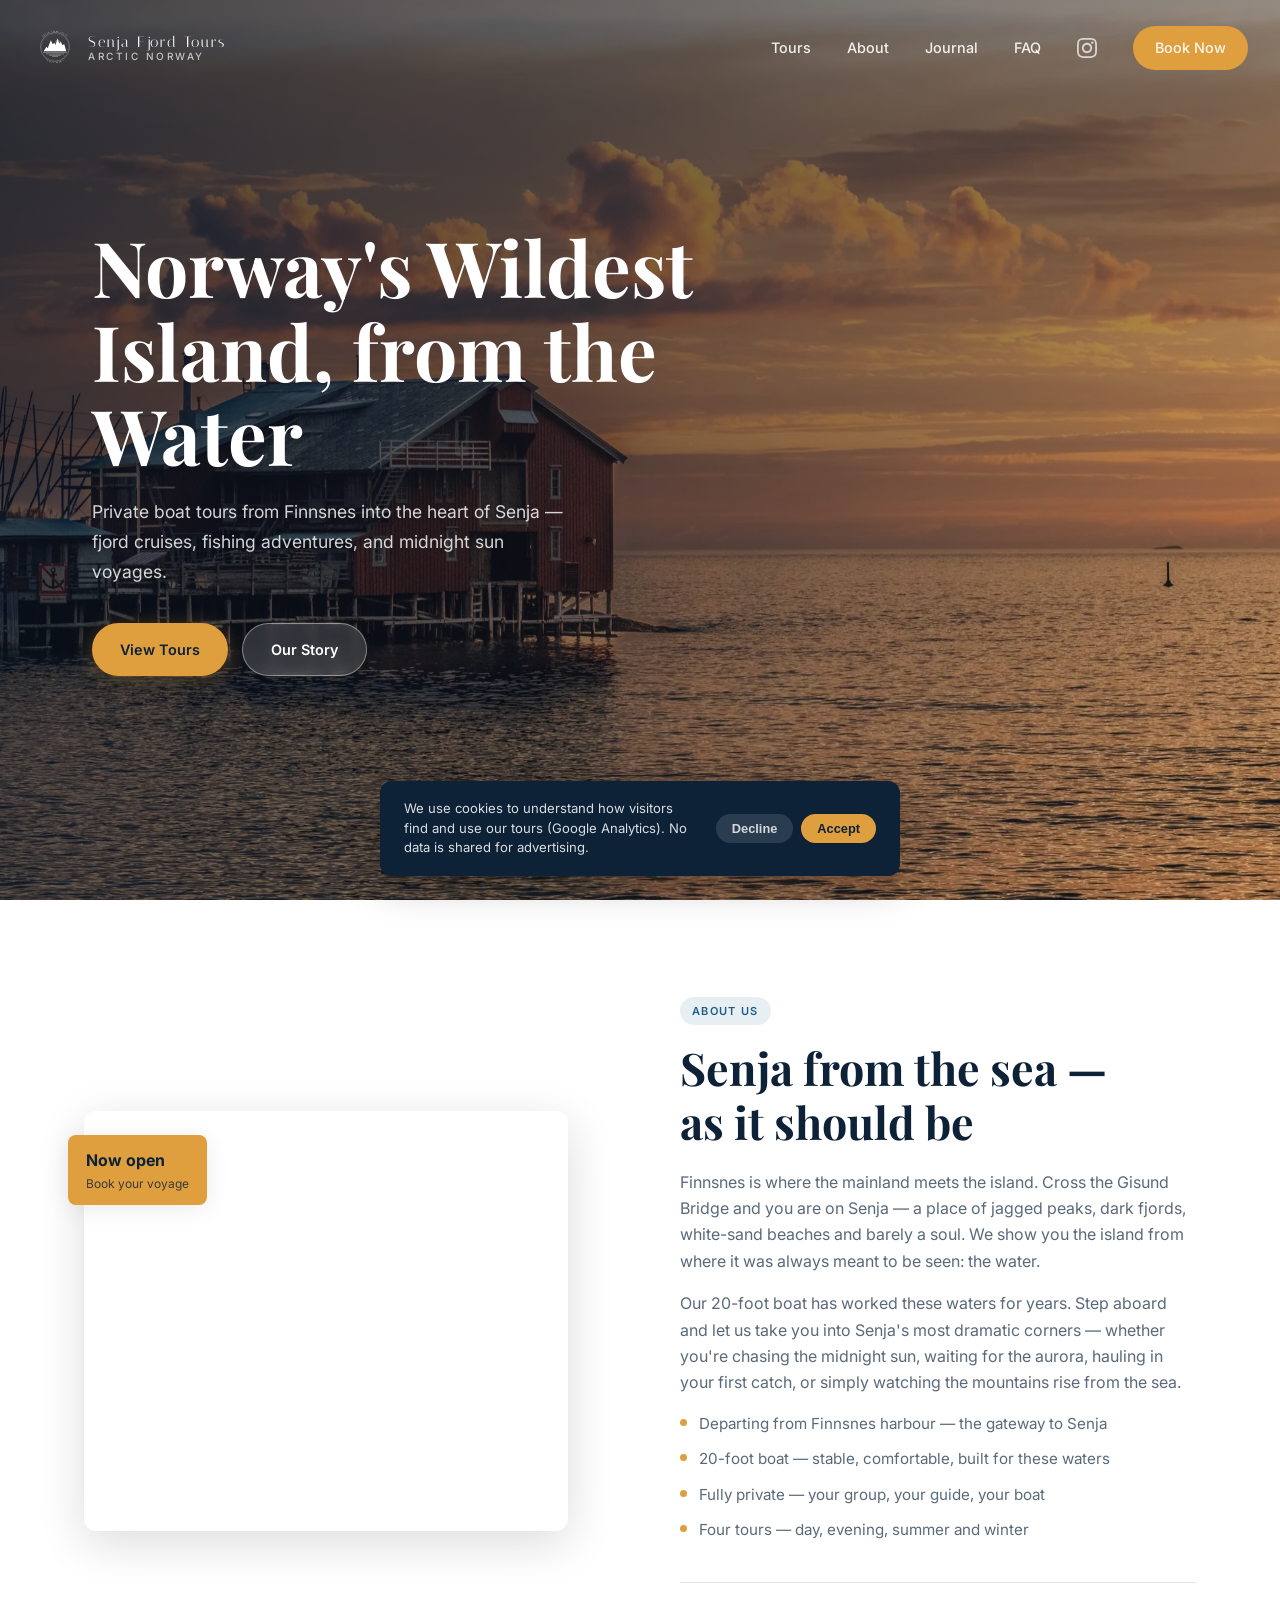
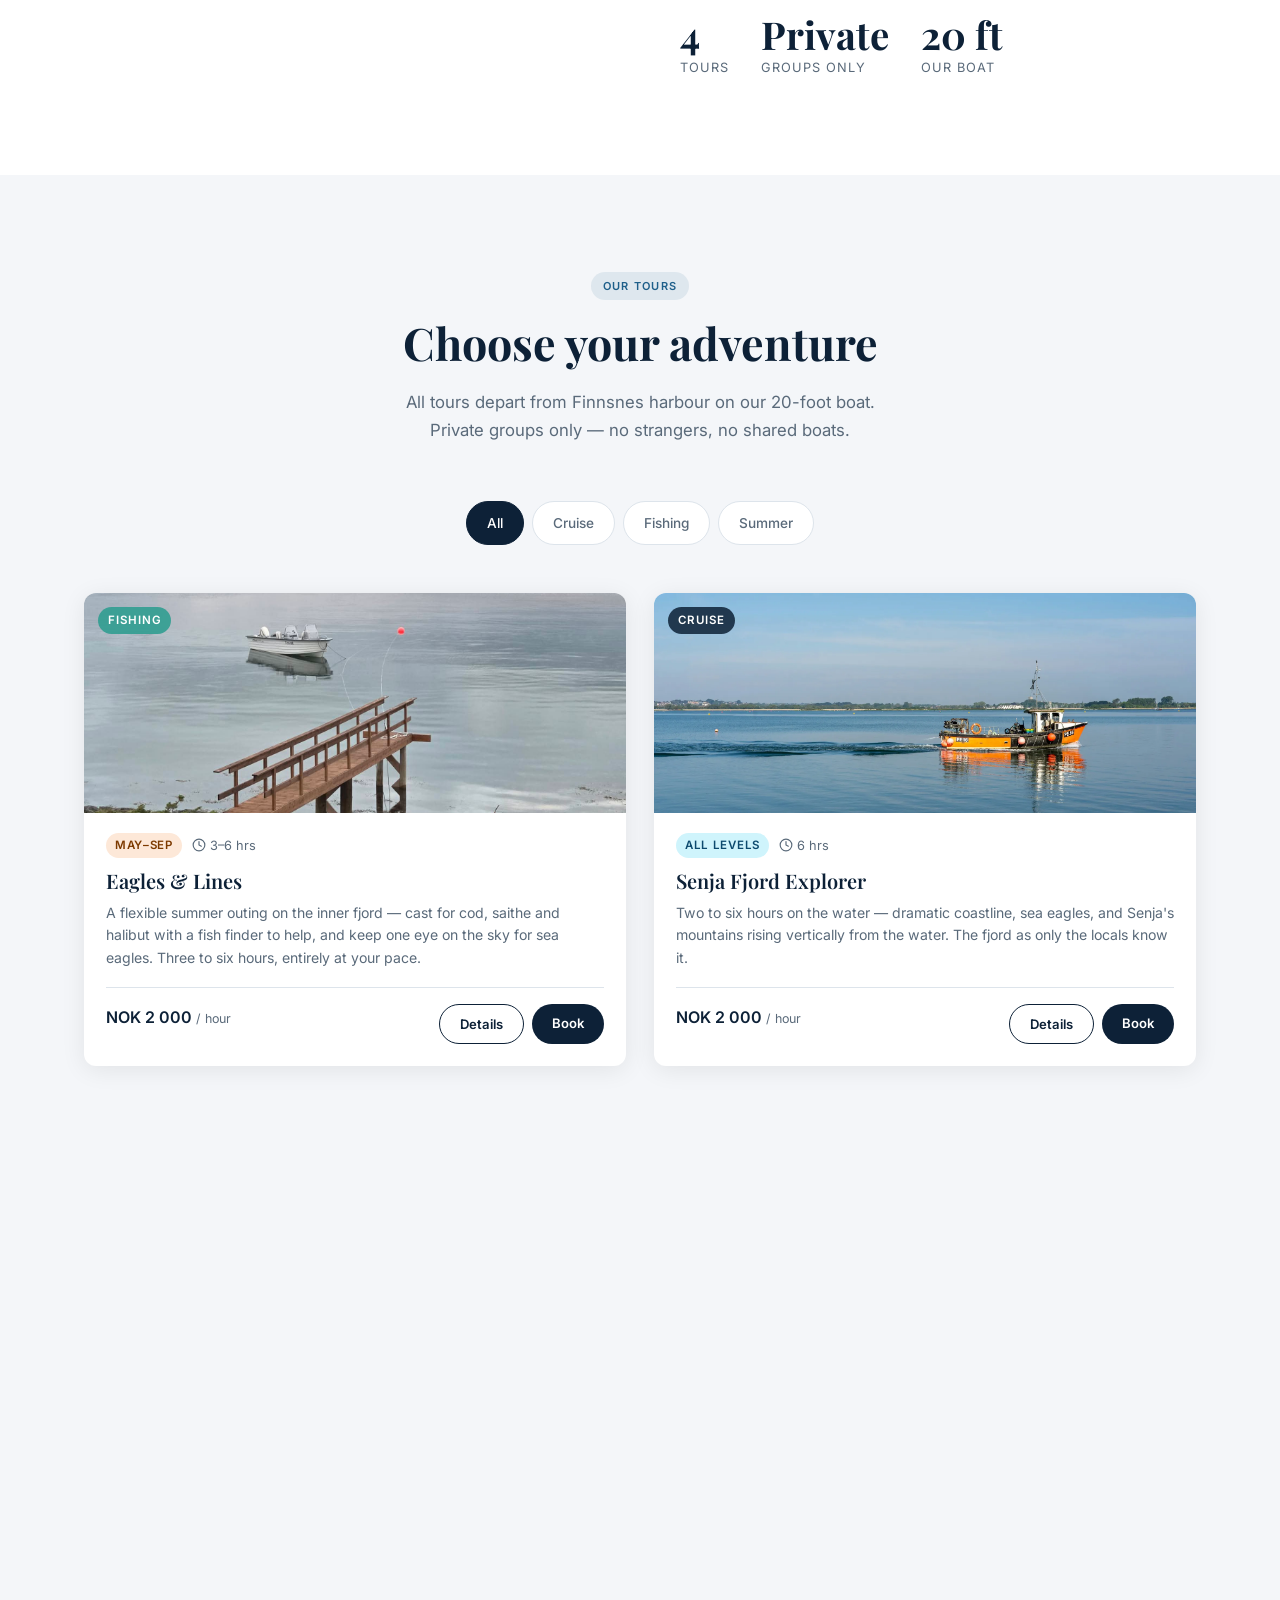
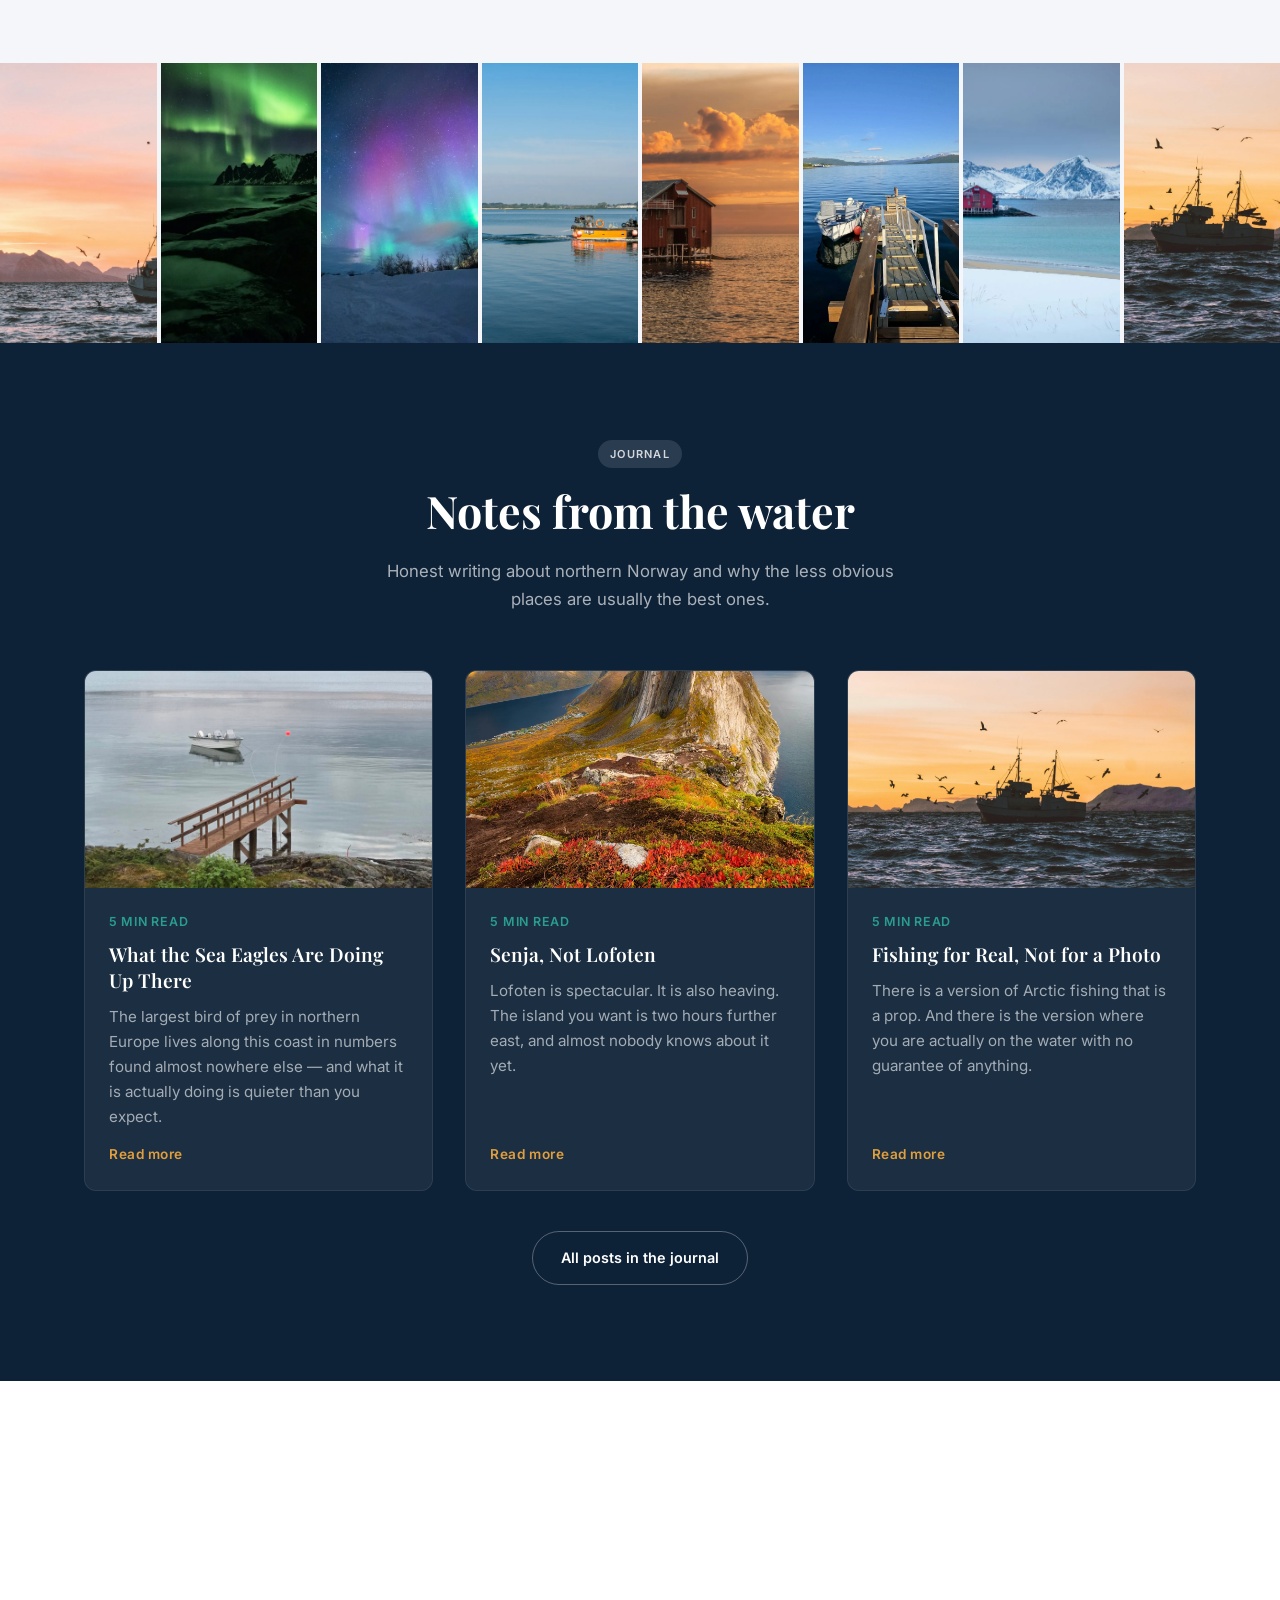
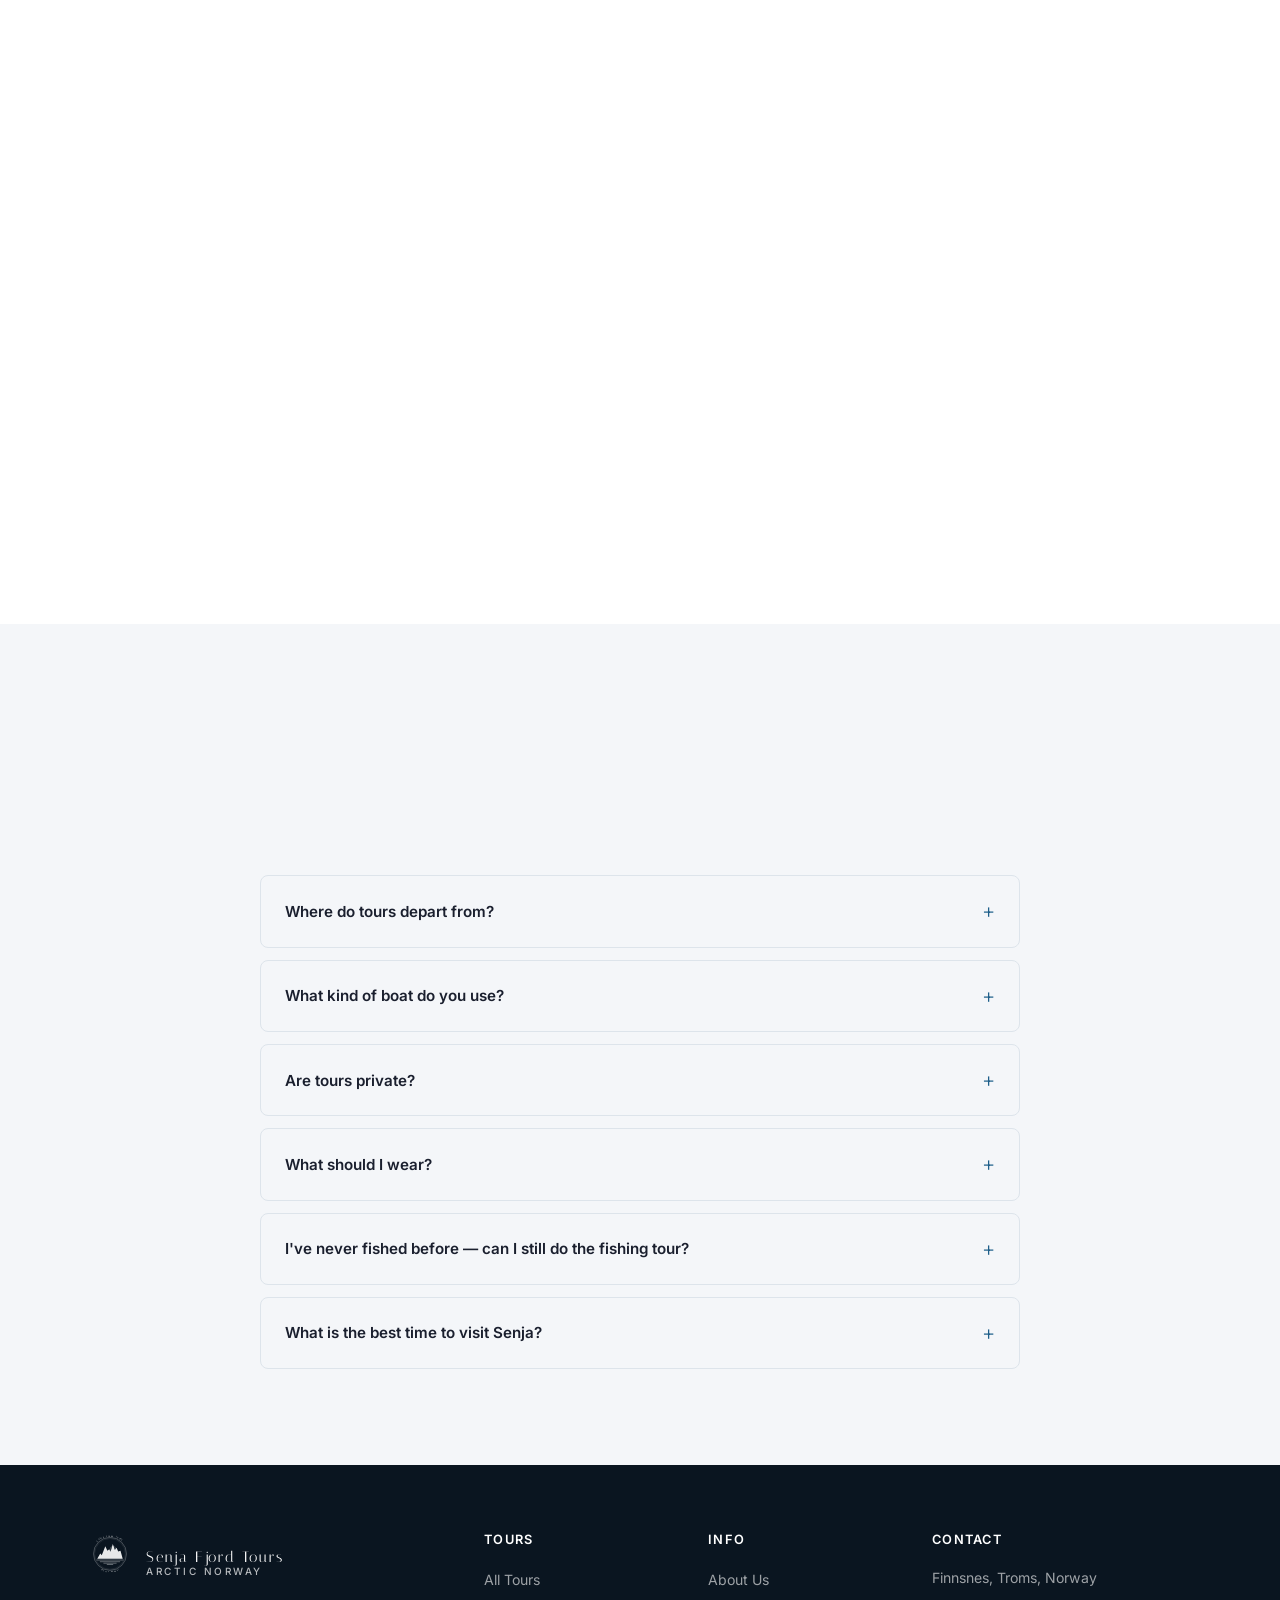
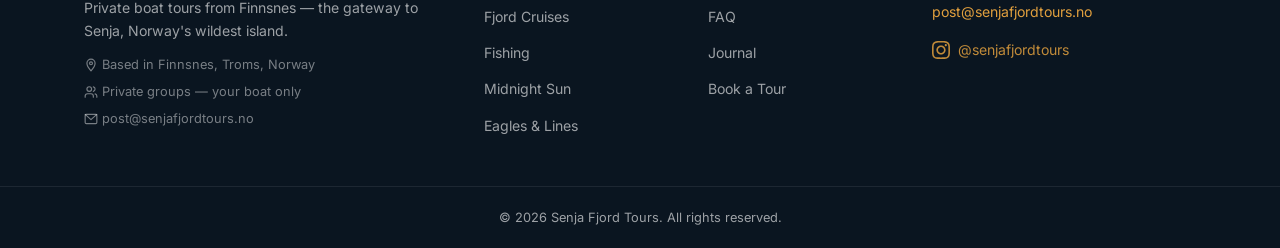
==== commit 9a08b38f: "SEO" ====
--- a/index.html
+++ b/index.html
@@ -182,7 +182,7 @@
   <section class="hero">
     <div class="hero__bg">
       <img
-        src="images/felix-bacher-Tv_gr3_oB0E-unsplash.jpg"
+        src="images/felix-bacher-Tv_gr3_oB0E-unsplash.webp"
         alt="Golden evening light over a Senja harbour with calm fjord water and mountain peaks"
         class="hero__img"
       />
@@ -211,12 +211,12 @@
       <div class="about__grid">
         <div class="about__images">
           <div class="about__slideshow">
-            <img src="images/boat-at-jetty-finnsnes-1.jpg" alt="The Senja Fjord Tours boat moored at Finnsnes jetty, ready to depart — snow-capped mountains behind" loading="lazy" />
-            <img src="images/boat-at-jetty-finnsnes-2.jpg" alt="Tour boat tied at the Finnsnes jetty — calm fjord water and snow-capped peaks of Senja beyond" loading="lazy" />
-            <img src="images/samuele-bertoli-p_Hf6WlgKEE-unsplash.jpg" alt="Segla mountain on Senja — dramatic rocky peak rising above the fjord in autumn light" loading="lazy" />
-            <img src="images/knut-troim-gwbjoBpUIy8-unsplash.jpg" alt="Fishing vessel silhouetted against an orange Arctic sunset, seabirds wheeling overhead" loading="lazy" />
-            <img src="images/felix-bacher-Tv_gr3_oB0E-unsplash.jpg" alt="Traditional Norwegian harbour building bathed in golden evening light over calm sea" loading="lazy" />
-            <img src="images/federico-bottos-uWmWoH9maR4-unsplash.jpg" alt="Vivid green aurora borealis over Senja's Okshornan peaks reflected in the dark water below" loading="lazy" />
+            <img src="images/boat-at-jetty-finnsnes-1.webp" alt="The Senja Fjord Tours boat moored at Finnsnes jetty, ready to depart — snow-capped mountains behind" loading="lazy" />
+            <img src="images/boat-at-jetty-finnsnes-2.webp" alt="Tour boat tied at the Finnsnes jetty — calm fjord water and snow-capped peaks of Senja beyond" loading="lazy" />
+            <img src="images/samuele-bertoli-p_Hf6WlgKEE-unsplash.webp" alt="Segla mountain on Senja — dramatic rocky peak rising above the fjord in autumn light" loading="lazy" />
+            <img src="images/knut-troim-gwbjoBpUIy8-unsplash.webp" alt="Fishing vessel silhouetted against an orange Arctic sunset, seabirds wheeling overhead" loading="lazy" />
+            <img src="images/felix-bacher-Tv_gr3_oB0E-unsplash.webp" alt="Traditional Norwegian harbour building bathed in golden evening light over calm sea" loading="lazy" />
+            <img src="images/federico-bottos-uWmWoH9maR4-unsplash.webp" alt="Vivid green aurora borealis over Senja's Okshornan peaks reflected in the dark water below" loading="lazy" />
           </div>
           <div class="about__badge">
             <span class="about__badge-num">Now open</span>
@@ -326,7 +326,7 @@
           <div class="tour-card__img-wrap">
             <a href="senja-fjord-explorer/" aria-label="Senja Fjord Explorer — full tour page">
               <img
-                src="images/nick-fewings-D02-UWKtv_c-unsplash.jpg"
+                src="images/nick-fewings-D02-UWKtv_c-unsplash.webp"
                 alt="Small orange boat on glassy Arctic water with mountain reflections"
                 class="tour-card__img"
                 loading="lazy"
@@ -363,7 +363,7 @@
           <div class="tour-card__img-wrap">
             <a href="midnight-sun-cruise/" aria-label="Midnight Sun Cruise — full tour page">
               <img
-                src="images/knut-troim-gwbjoBpUIy8-unsplash.jpg"
+                src="images/knut-troim-gwbjoBpUIy8-unsplash.webp"
                 alt="Boat on the inner Senja fjord under golden Arctic evening light"
                 class="tour-card__img"
                 loading="lazy"
@@ -414,8 +414,19 @@
       </div>
       <div class="blog-grid">
         <article class="blog-card">
+          <a href="/blog/sea-eagles-of-senja/" class="blog-card__img-wrap">
+            <img src="images/eagles-lines-boat.jpg" alt="The Eagles &amp; Lines boat on a calm inner Senja fjord — sea eagle country" class="blog-card__img" loading="lazy" />
+          </a>
+          <div class="blog-card__body">
+            <span class="blog-card__meta">5 min read</span>
+            <h3 class="blog-card__title"><a href="/blog/sea-eagles-of-senja/">What the Sea Eagles Are Doing Up There</a></h3>
+            <p class="blog-card__excerpt">The largest bird of prey in northern Europe lives along this coast in numbers found almost nowhere else — and what it is actually doing is quieter than you expect.</p>
+            <a href="/blog/sea-eagles-of-senja/" class="blog-card__link">Read more</a>
+          </div>
+        </article>
+        <article class="blog-card">
           <a href="/blog/senja-not-lofoten/" class="blog-card__img-wrap">
-            <img src="images/samuele-bertoli-p_Hf6WlgKEE-unsplash.jpg" alt="Segla mountain rising from the Senja fjord" class="blog-card__img" loading="lazy" />
+            <img src="images/samuele-bertoli-p_Hf6WlgKEE-unsplash.webp" alt="Segla mountain rising from the Senja fjord" class="blog-card__img" loading="lazy" />
           </a>
           <div class="blog-card__body">
             <span class="blog-card__meta">5 min read</span>
@@ -425,19 +436,8 @@
           </div>
         </article>
         <article class="blog-card">
-          <a href="/blog/midnight-sun-on-the-water/" class="blog-card__img-wrap">
-            <img src="images/felix-bacher-Tv_gr3_oB0E-unsplash.jpg" alt="Golden midnight sun over the harbour and fjord" class="blog-card__img" loading="lazy" />
-          </a>
-          <div class="blog-card__body">
-            <span class="blog-card__meta">4 min read</span>
-            <h3 class="blog-card__title"><a href="/blog/midnight-sun-on-the-water/">The Midnight Sun Nobody's Photographing</a></h3>
-            <p class="blog-card__excerpt">The famous version is a hotel rooftop and a hundred people with tripods. The real version is an empty fjord at 11pm.</p>
-            <a href="/blog/midnight-sun-on-the-water/" class="blog-card__link">Read more</a>
-          </div>
-        </article>
-        <article class="blog-card">
           <a href="/blog/fishing-for-real/" class="blog-card__img-wrap">
-            <img src="images/knut-troim-gwbjoBpUIy8-unsplash.jpg" alt="Fishing boat at vivid orange Arctic sunset" class="blog-card__img" loading="lazy" />
+            <img src="images/knut-troim-gwbjoBpUIy8-unsplash.webp" alt="Fishing boat at vivid orange Arctic sunset" class="blog-card__img" loading="lazy" />
           </a>
           <div class="blog-card__body">
             <span class="blog-card__meta">5 min read</span>
@@ -553,10 +553,10 @@
     <div class="modal__panel">
       <button class="modal__close" aria-label="Close">&times;</button>
       <div class="modal__hero modal__hero--slideshow">
-        <img src="images/nick-fewings-D02-UWKtv_c-unsplash.jpg" alt="Small orange boat on glassy Arctic water" />
-        <img src="images/boat-at-jetty-finnsnes-1.jpg" alt="The tour boat moored at Finnsnes jetty, ready to depart" />
-        <img src="images/knut-troim-tEjBzUns8SQ-unsplash.jpg" alt="Boat at pink sunset on the fjord" />
-        <img src="images/samuele-bertoli-p_Hf6WlgKEE-unsplash.jpg" alt="Segla mountain rising sharply from the Senja fjord" />
+        <img src="images/nick-fewings-D02-UWKtv_c-unsplash.webp" alt="Small orange boat on glassy Arctic water" />
+        <img src="images/boat-at-jetty-finnsnes-1.webp" alt="The tour boat moored at Finnsnes jetty, ready to depart" />
+        <img src="images/knut-troim-tEjBzUns8SQ-unsplash.webp" alt="Boat at pink sunset on the fjord" />
+        <img src="images/samuele-bertoli-p_Hf6WlgKEE-unsplash.webp" alt="Segla mountain rising sharply from the Senja fjord" />
         <div class="modal__hero-badges">
           <span class="tour-card__badge tour-card__badge--fjord">Cruise</span>
           <span class="difficulty difficulty--easy">All levels</span>
@@ -590,10 +590,10 @@
           <li>Weather-dependent — your guide will advise if conditions require changes</li>
         </ul>
         <div class="modal__gallery">
-          <img src="images/nick-fewings-D02-UWKtv_c-unsplash.jpg" alt="Orange boat on Arctic water" loading="lazy" />
-          <img src="images/boat-at-jetty-finnsnes-1.jpg" alt="The tour boat moored at Finnsnes jetty" loading="lazy" />
-          <img src="images/knut-troim-tEjBzUns8SQ-unsplash.jpg" alt="Boat at pink sunset" loading="lazy" />
-          <img src="images/samuele-bertoli-p_Hf6WlgKEE-unsplash.jpg" alt="Segla mountain rising from the Senja fjord" loading="lazy" />
+          <img src="images/nick-fewings-D02-UWKtv_c-unsplash.webp" alt="Orange boat on Arctic water" loading="lazy" />
+          <img src="images/boat-at-jetty-finnsnes-1.webp" alt="The tour boat moored at Finnsnes jetty" loading="lazy" />
+          <img src="images/knut-troim-tEjBzUns8SQ-unsplash.webp" alt="Boat at pink sunset" loading="lazy" />
+          <img src="images/samuele-bertoli-p_Hf6WlgKEE-unsplash.webp" alt="Segla mountain rising from the Senja fjord" loading="lazy" />
         </div>
         <div class="modal__footer">
           <span class="modal__price">NOK 2 000 <em>/ hour</em></span>
@@ -609,10 +609,10 @@
     <div class="modal__panel">
       <button class="modal__close" aria-label="Close">&times;</button>
       <div class="modal__hero modal__hero--slideshow">
-        <img src="images/felix-bacher-Tv_gr3_oB0E-unsplash.jpg" alt="Golden harbour at sunset with warm light on the water" />
-        <img src="images/boat-at-jetty-finnsnes-2.jpg" alt="Tour boat at the Finnsnes jetty on a calm Arctic summer evening" />
-        <img src="images/samuele-bertoli-p_Hf6WlgKEE-unsplash.jpg" alt="Segla mountain rising above the Senja fjord" />
-        <img src="images/knut-troim-tEjBzUns8SQ-unsplash.jpg" alt="Boat silhouetted against a pink Arctic sky" />
+        <img src="images/felix-bacher-Tv_gr3_oB0E-unsplash.webp" alt="Golden harbour at sunset with warm light on the water" />
+        <img src="images/boat-at-jetty-finnsnes-2.webp" alt="Tour boat at the Finnsnes jetty on a calm Arctic summer evening" />
+        <img src="images/samuele-bertoli-p_Hf6WlgKEE-unsplash.webp" alt="Segla mountain rising above the Senja fjord" />
+        <img src="images/knut-troim-tEjBzUns8SQ-unsplash.webp" alt="Boat silhouetted against a pink Arctic sky" />
         <div class="modal__hero-badges">
           <span class="tour-card__badge tour-card__badge--seasonal">Seasonal</span>
           <span class="difficulty difficulty--seasonal">May–Jul</span>
@@ -644,10 +644,10 @@
           <li>Suitable for all ages and fitness levels</li>
         </ul>
         <div class="modal__gallery">
-          <img src="images/felix-bacher-Tv_gr3_oB0E-unsplash.jpg" alt="Golden harbour at sunset" loading="lazy" />
-          <img src="images/boat-at-jetty-finnsnes-2.jpg" alt="Tour boat at the Finnsnes jetty" loading="lazy" />
-          <img src="images/samuele-bertoli-p_Hf6WlgKEE-unsplash.jpg" alt="Segla mountain and fjord" loading="lazy" />
-          <img src="images/knut-troim-tEjBzUns8SQ-unsplash.jpg" alt="Boat at pink Arctic sky" loading="lazy" />
+          <img src="images/felix-bacher-Tv_gr3_oB0E-unsplash.webp" alt="Golden harbour at sunset" loading="lazy" />
+          <img src="images/boat-at-jetty-finnsnes-2.webp" alt="Tour boat at the Finnsnes jetty" loading="lazy" />
+          <img src="images/samuele-bertoli-p_Hf6WlgKEE-unsplash.webp" alt="Segla mountain and fjord" loading="lazy" />
+          <img src="images/knut-troim-tEjBzUns8SQ-unsplash.webp" alt="Boat at pink Arctic sky" loading="lazy" />
         </div>
         <div class="modal__footer">
           <span class="modal__price">NOK 2 000 <em>/ hour</em></span>
@@ -665,9 +665,9 @@
       <button class="modal__close" aria-label="Close">&times;</button>
       <div class="modal__hero modal__hero--slideshow">
         <img src="images/eagles-lines-boat.jpg" alt="The Eagles &amp; Lines boat on a calm inner Senja fjord" />
-        <img src="images/boat-at-jetty-finnsnes-1.jpg" alt="The tour boat moored at Finnsnes jetty, ready for a fishing trip" />
-        <img src="images/nick-fewings-D02-UWKtv_c-unsplash.jpg" alt="Small boat on glassy calm Arctic water" />
-        <img src="images/felix-bacher-Tv_gr3_oB0E-unsplash.jpg" alt="Golden summer light over the harbour and fjord" />
+        <img src="images/boat-at-jetty-finnsnes-1.webp" alt="The tour boat moored at Finnsnes jetty, ready for a fishing trip" />
+        <img src="images/nick-fewings-D02-UWKtv_c-unsplash.webp" alt="Small boat on glassy calm Arctic water" />
+        <img src="images/felix-bacher-Tv_gr3_oB0E-unsplash.webp" alt="Golden summer light over the harbour and fjord" />
         <div class="modal__hero-badges">
           <span class="tour-card__badge tour-card__badge--fishing">Fishing</span>
           <span class="difficulty difficulty--seasonal">May–Sep</span>
@@ -705,9 +705,9 @@
         </ul>
         <div class="modal__gallery">
           <img src="images/eagles-lines-boat.jpg" alt="The Eagles &amp; Lines boat on the inner Senja fjord" loading="lazy" />
-          <img src="images/boat-at-jetty-finnsnes-1.jpg" alt="Tour boat at Finnsnes jetty before departure" loading="lazy" />
-          <img src="images/nick-fewings-D02-UWKtv_c-unsplash.jpg" alt="Calm fjord water from a small boat" loading="lazy" />
-          <img src="images/felix-bacher-Tv_gr3_oB0E-unsplash.jpg" alt="Golden summer evening on the harbour" loading="lazy" />
+          <img src="images/boat-at-jetty-finnsnes-1.webp" alt="Tour boat at Finnsnes jetty before departure" loading="lazy" />
+          <img src="images/nick-fewings-D02-UWKtv_c-unsplash.webp" alt="Calm fjord water from a small boat" loading="lazy" />
+          <img src="images/felix-bacher-Tv_gr3_oB0E-unsplash.webp" alt="Golden summer evening on the harbour" loading="lazy" />
         </div>
         <div class="modal__footer">
           <span class="modal__price">NOK 2 000 <em>/ hour</em></span>
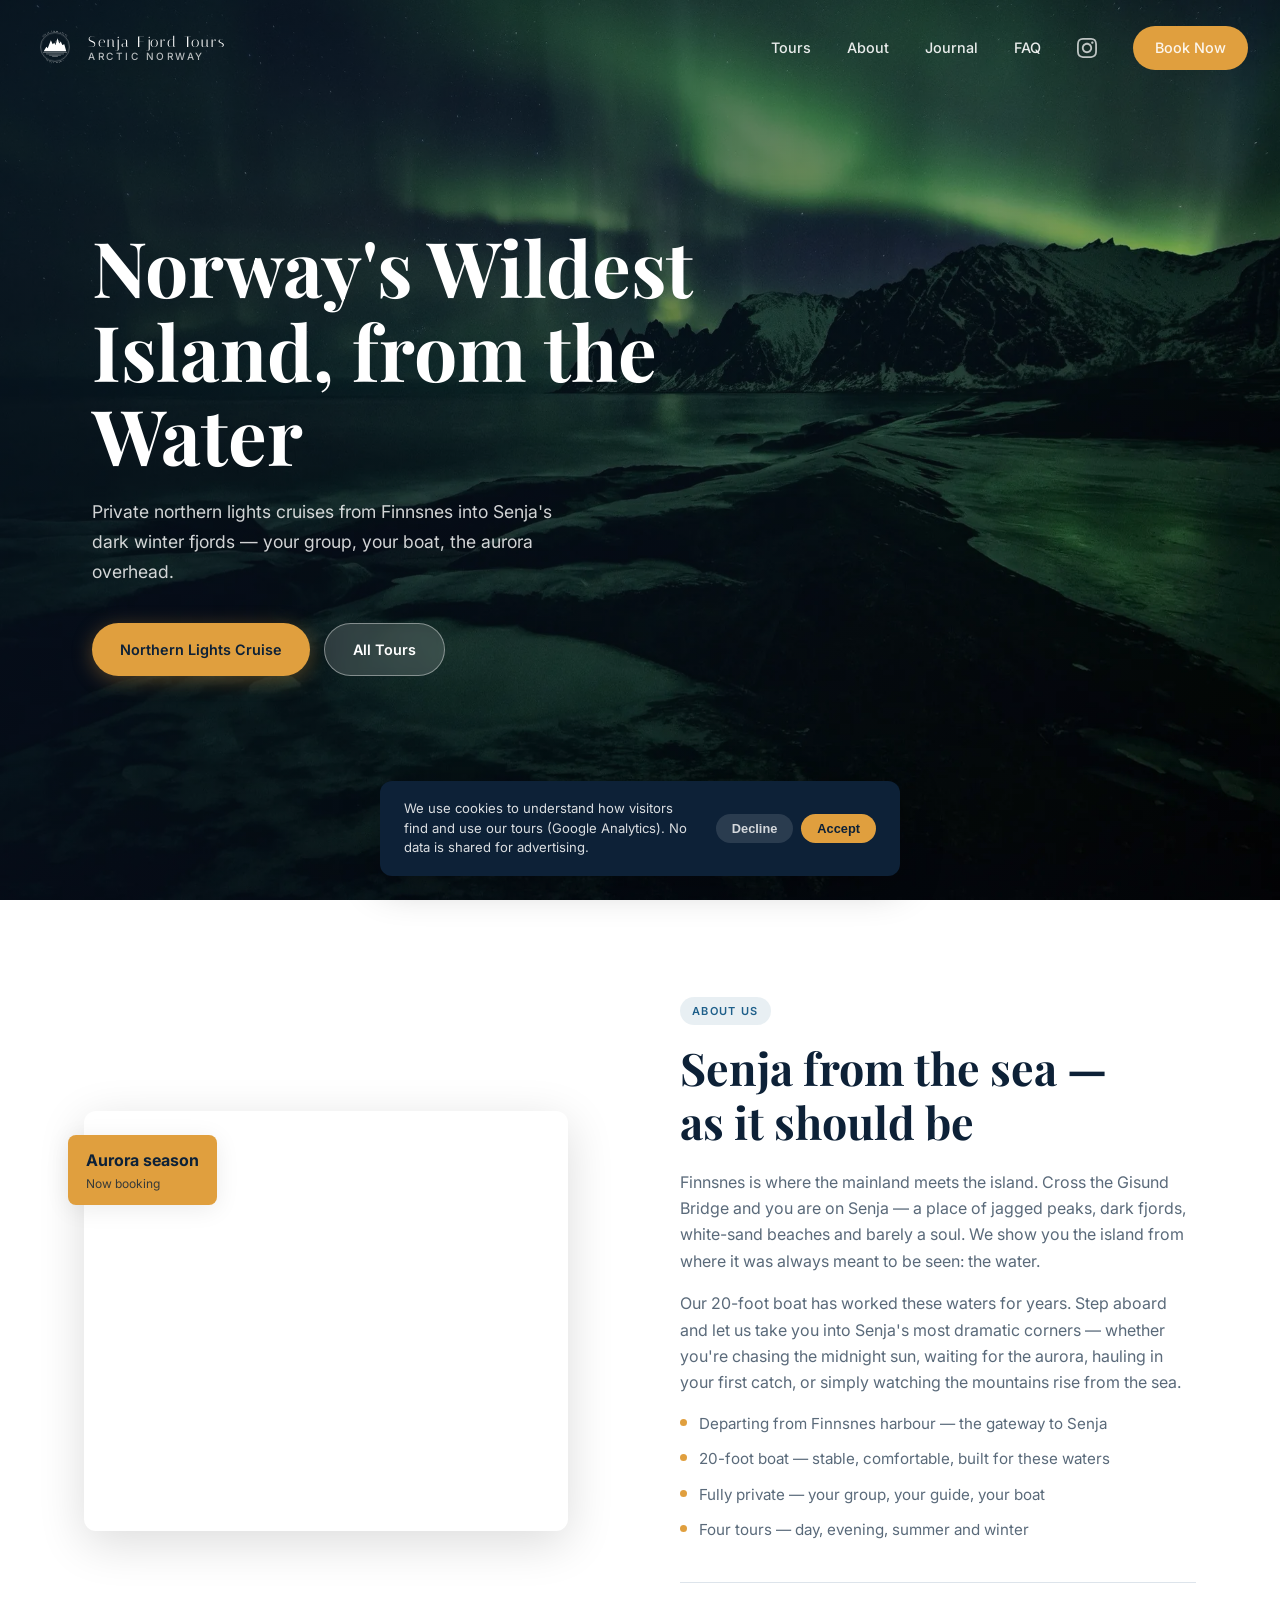
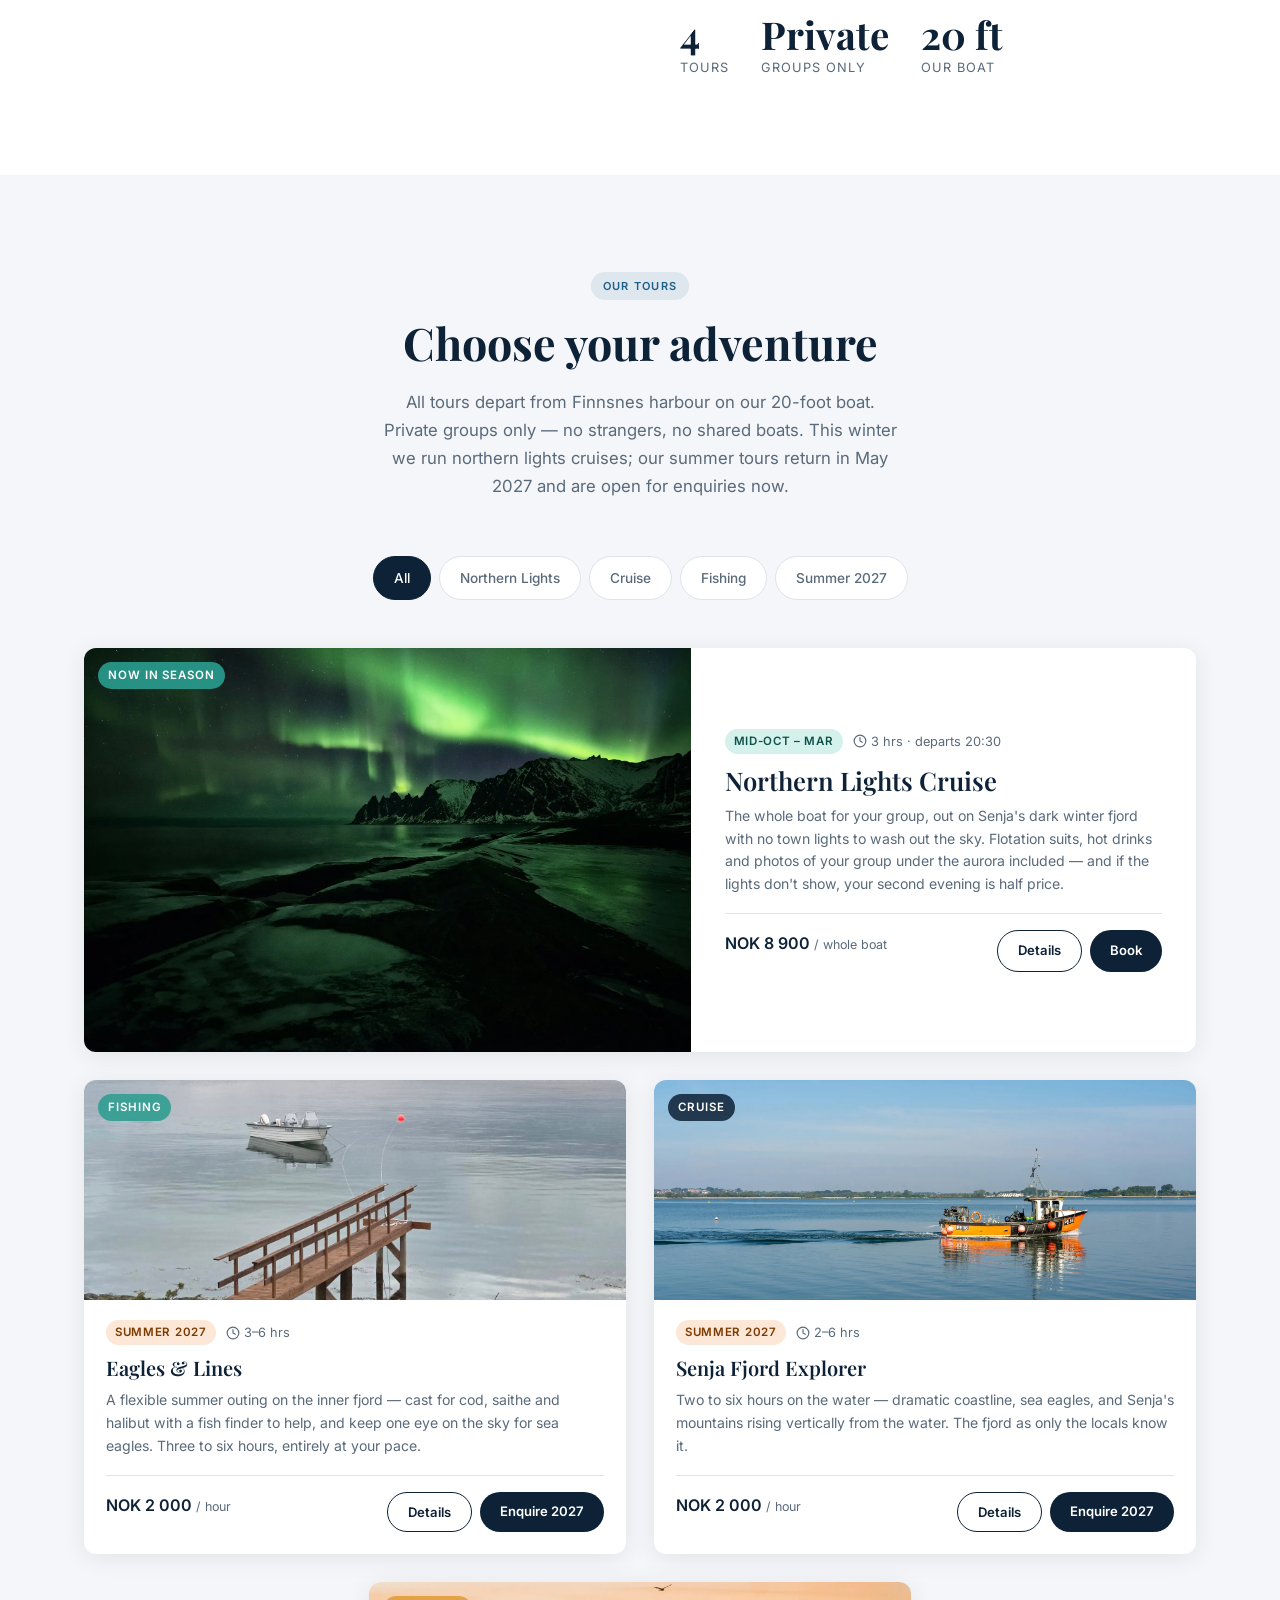
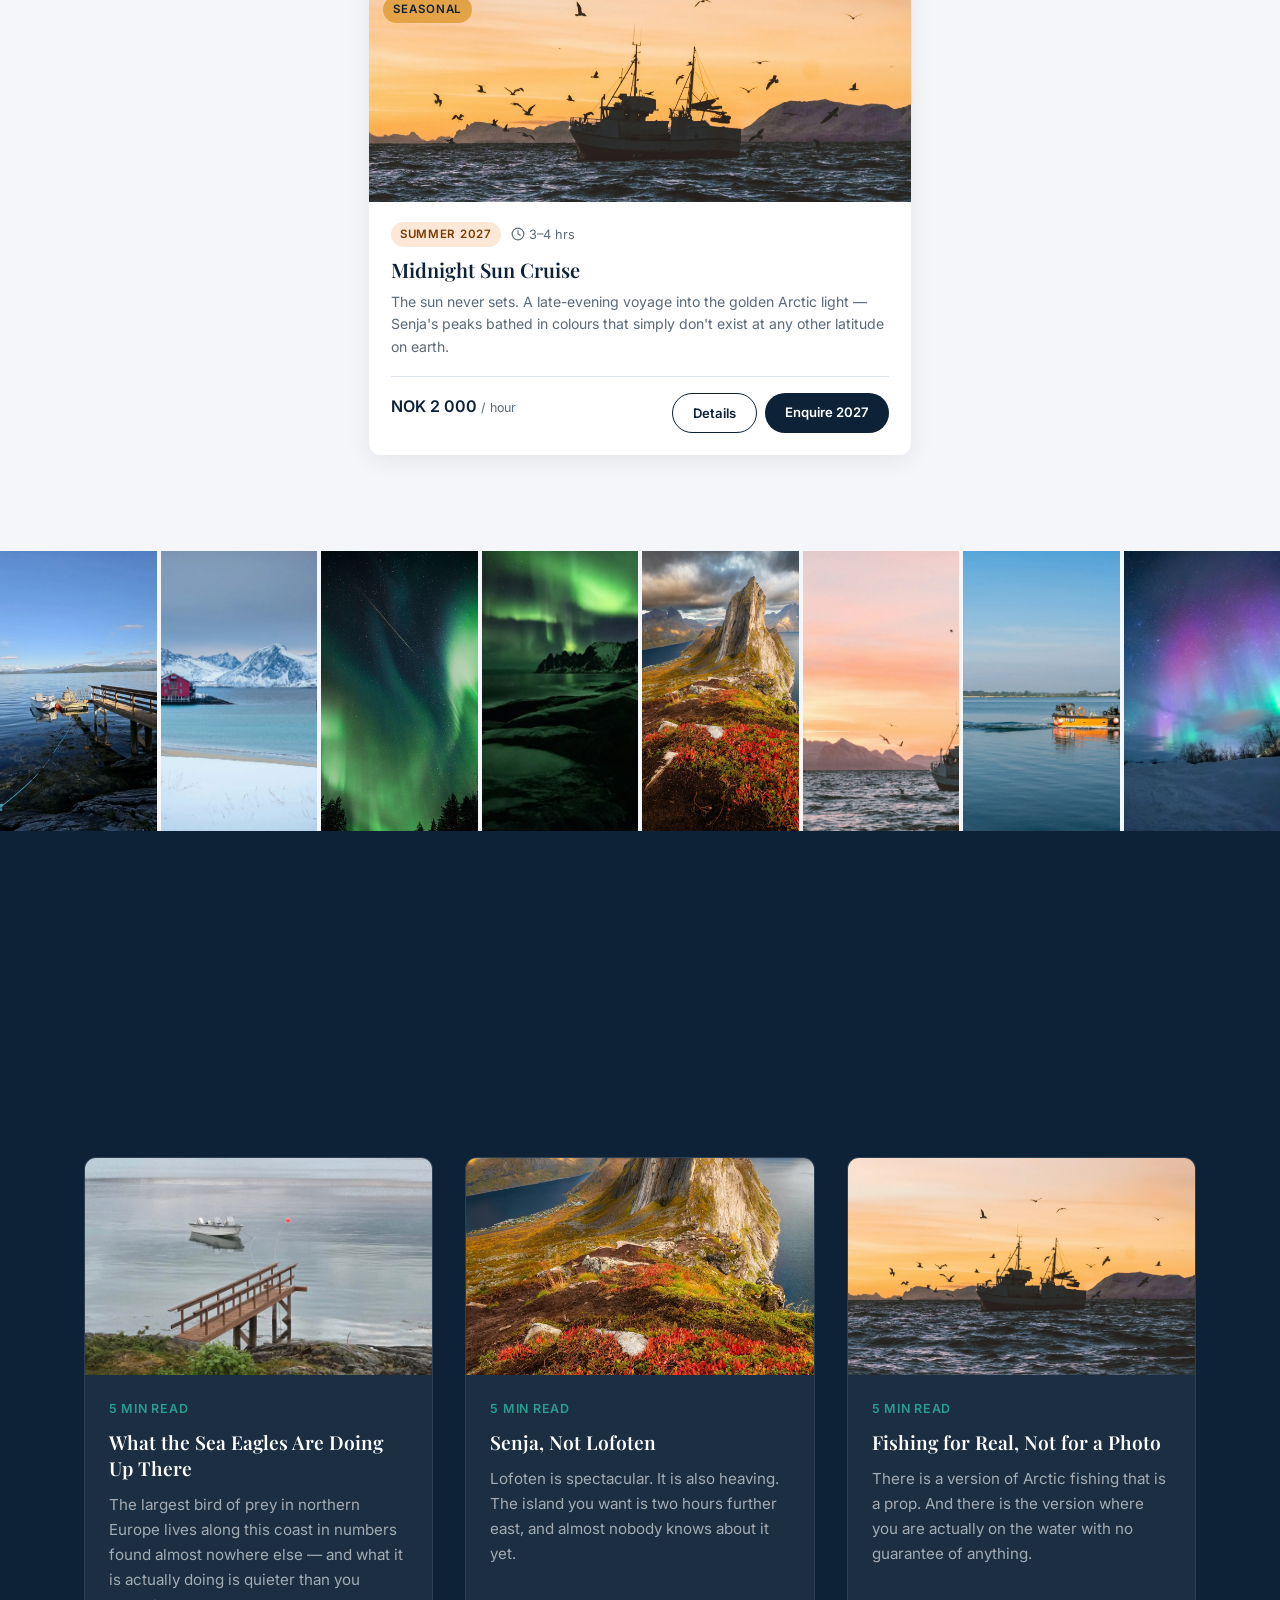
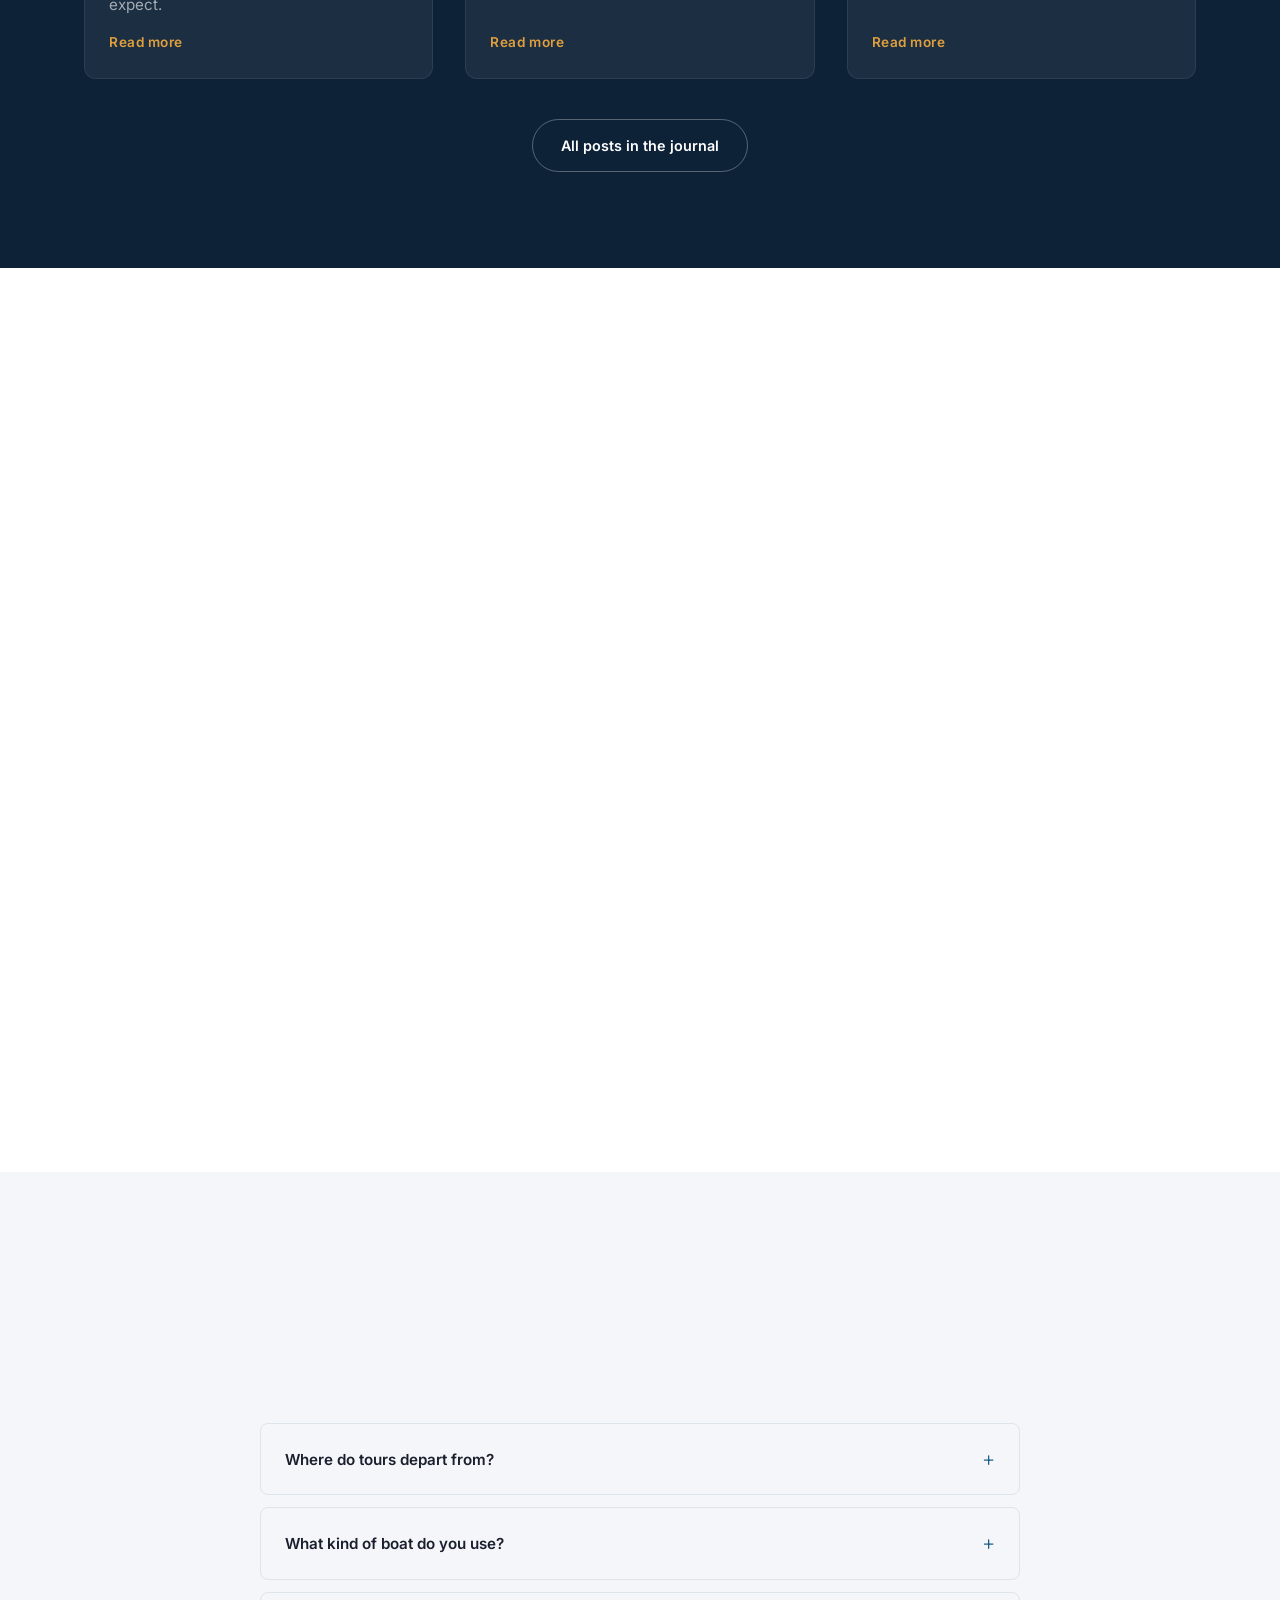
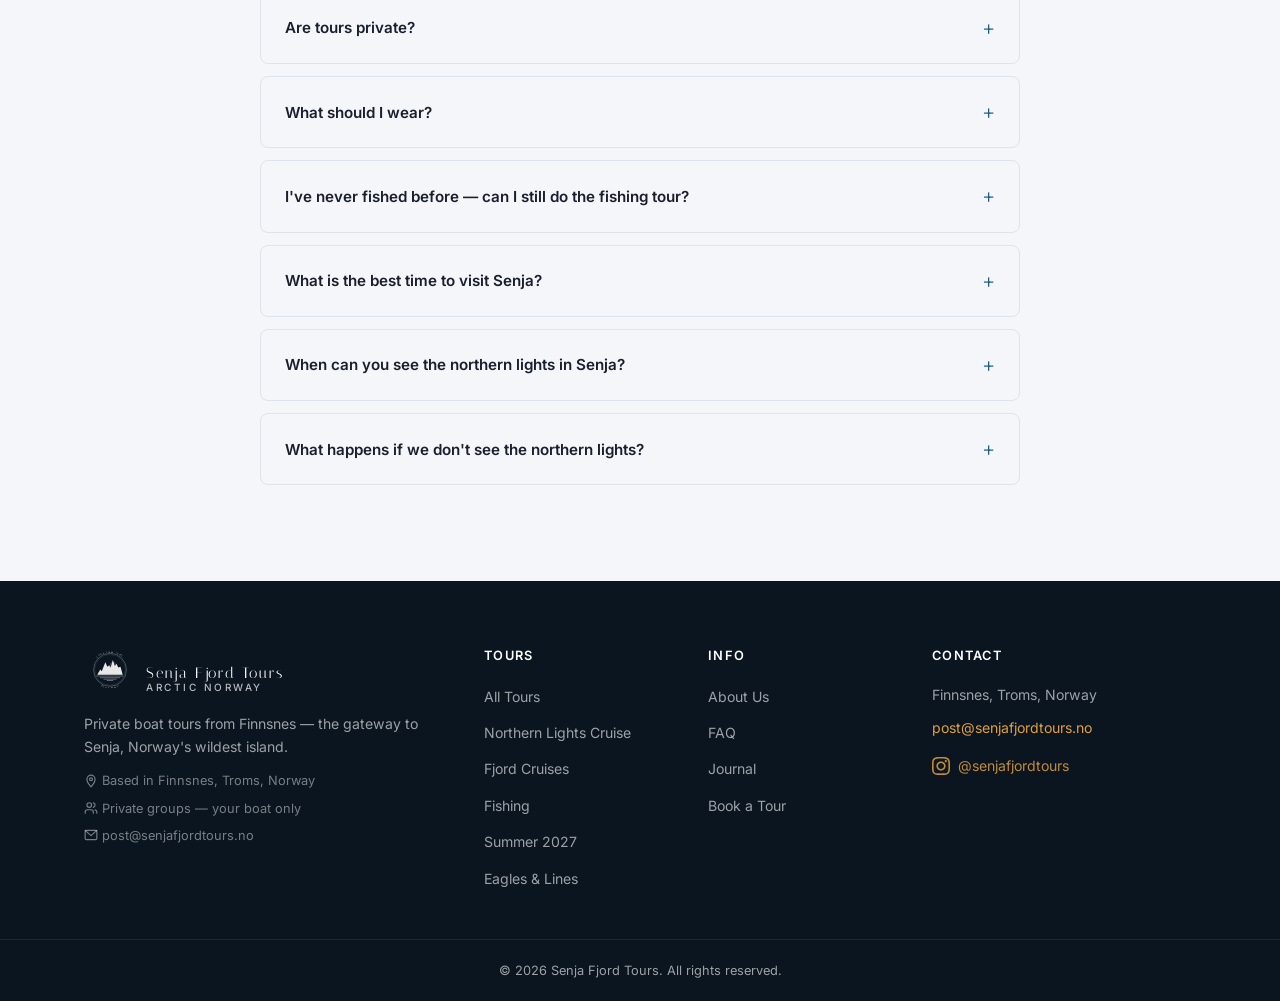
==== commit e4061d53: "Nordlys (h26)" ====
--- a/index.html
+++ b/index.html
@@ -19,16 +19,16 @@
   <meta name="google-site-verification" content="wLsXkp23wUvWnfWSx8FM0lon-a2rMtXgrdqrqaWGsY0" />
   <meta name="msvalidate.01" content="REPLACE-WITH-BING-VERIFICATION-CODE" />
 
-  <title>Senja Fjord Tours — Boat Tours from Finnsnes, Gateway to Senja</title>
-  <meta name="description" content="Private boat tours from Finnsnes into the heart of Senja — fjord cruises, fishing adventures, and midnight sun voyages. Norway's wildest island, from the water." />
+  <title>Senja Fjord Tours — Northern Lights Cruises &amp; Boat Tours from Finnsnes</title>
+  <meta name="description" content="Private northern lights cruises from Finnsnes into Senja's dark winter fjords — your group only, NOK 8 900 for the whole boat. Summer fjord, fishing and midnight sun tours return in May 2027." />
   <link rel="canonical" href="https://www.senjafjordtours.no/" />
 
   <!-- Open Graph -->
   <meta property="og:type"        content="website" />
   <meta property="og:site_name"   content="Senja Fjord Tours" />
   <meta property="og:url"         content="https://www.senjafjordtours.no/" />
-  <meta property="og:title"       content="Senja Fjord Tours — Boat Tours from Finnsnes, Gateway to Senja" />
-  <meta property="og:description" content="Private boat tours into the heart of Senja — fjord cruises, fishing adventures, and midnight sun voyages." />
+  <meta property="og:title"       content="Senja Fjord Tours — Northern Lights Cruises &amp; Boat Tours from Finnsnes" />
+  <meta property="og:description" content="Private northern lights cruises on Senja's dark winter fjords — your group, your boat, the aurora overhead. Summer tours return in May 2027." />
   <meta property="og:image"       content="https://www.senjafjordtours.no/images/logo_assets/12_social_card_1200x630.png" />
   <meta property="og:image:width"  content="1200" />
   <meta property="og:image:height" content="630" />
@@ -36,8 +36,8 @@
 
   <!-- Twitter Card -->
   <meta name="twitter:card"        content="summary_large_image" />
-  <meta name="twitter:title"       content="Senja Fjord Tours — Boat Tours from Finnsnes" />
-  <meta name="twitter:description" content="Private boat tours into the heart of Senja — fjord cruises, fishing and midnight sun voyages." />
+  <meta name="twitter:title"       content="Senja Fjord Tours — Northern Lights Cruises from Finnsnes" />
+  <meta name="twitter:description" content="Private northern lights cruises on Senja's dark winter fjords — your group, your boat, the aurora overhead." />
   <meta name="twitter:image"       content="https://www.senjafjordtours.no/images/logo_assets/12_social_card_1200x630.png" />
 
   <script type="application/ld+json">
@@ -50,7 +50,7 @@
         "name": "Senja Fjord Tours",
         "url": "https://www.senjafjordtours.no",
         "image": "https://www.senjafjordtours.no/images/felix-bacher-Tv_gr3_oB0E-unsplash.jpg",
-        "description": "Senja Fjord Tours offers private boat tours from Finnsnes — the gateway to Senja, Norway's wildest island. Three experiences: a scenic fjord cruise, a fishing adventure, and a midnight sun voyage. All tours depart from Finnsnes harbour on a 20-foot boat.",
+        "description": "Senja Fjord Tours offers private boat tours from Finnsnes — the gateway to Senja, Norway's wildest island. In winter: private northern lights cruises on Senja's dark fjords. In summer: a scenic fjord cruise, a fishing adventure and a midnight sun voyage. All tours depart from Finnsnes harbour on a 20-foot boat.",
         "address": {
           "@type": "PostalAddress",
           "addressLocality": "Finnsnes",
@@ -67,12 +67,21 @@
       },
       {
         "@type": "TouristTrip",
+        "name": "Northern Lights Cruise",
+        "url": "https://www.senjafjordtours.no/northern-lights-cruise/",
+        "description": "A private 3-hour evening cruise from Finnsnes into Senja's dark winter fjords to watch the aurora borealis from the water. Whole boat for up to 5 guests, flotation suits, hot drinks and aurora photos included. Departs 20:30, mid-October to March.",
+        "touristType": "Nature lovers, photographers, couples, families",
+        "location": { "@type": "Place", "name": "Finnsnes, Senja, Norway" },
+        "offers": { "@type": "Offer", "price": "8900", "priceCurrency": "NOK", "description": "NOK 8 900 for the whole boat — private group of up to 5 guests", "availability": "https://schema.org/InStock", "validFrom": "2026-10-15", "validThrough": "2027-03-31" }
+      },
+      {
+        "@type": "TouristTrip",
         "name": "Eagles & Lines",
         "url": "https://www.senjafjordtours.no/eagles-and-lines/",
         "description": "A flexible 3–6 hour summer fishing trip on the inner fjord between Finnsnes and Senja — fish finder on board, cod, saithe and halibut in the water, sea eagles overhead. Private groups, up to 5 guests. May–September.",
         "touristType": "Fishing enthusiasts, nature lovers",
         "location": { "@type": "Place", "name": "Finnsnes, Senja, Norway" },
-        "offers": { "@type": "Offer", "price": "2000", "priceCurrency": "NOK", "description": "NOK 2 000 per hour — private group", "availability": "https://schema.org/InStock" }
+        "offers": { "@type": "Offer", "price": "2000", "priceCurrency": "NOK", "description": "NOK 2 000 per hour — private group. 2027 season, enquiries open", "availability": "https://schema.org/PreOrder", "validFrom": "2027-05-01" }
       },
       {
         "@type": "TouristTrip",
@@ -81,7 +90,7 @@
         "description": "A 2–6 hour private fjord cruise from Finnsnes — dramatic coastline, sea eagles, and Senja's mountain peaks rising from the water.",
         "touristType": "Nature lovers, sightseers",
         "location": { "@type": "Place", "name": "Finnsnes, Senja, Norway" },
-        "offers": { "@type": "Offer", "price": "2000", "priceCurrency": "NOK", "description": "NOK 2 000 per hour — private group", "availability": "https://schema.org/InStock" }
+        "offers": { "@type": "Offer", "price": "2000", "priceCurrency": "NOK", "description": "NOK 2 000 per hour — private group. 2027 season, enquiries open", "availability": "https://schema.org/PreOrder", "validFrom": "2027-05-01" }
       },
       {
         "@type": "TouristTrip",
@@ -89,7 +98,7 @@
         "url": "https://www.senjafjordtours.no/midnight-sun-cruise/",
         "description": "An evening voyage under the midnight sun — witness the golden Arctic light as it skims the peaks of Senja and reflects across the fjord. Available late May to mid-July.",
         "touristType": "Nature lovers, photographers",
-        "offers": { "@type": "Offer", "price": "2000", "priceCurrency": "NOK", "description": "NOK 2 000 per hour — private group", "availability": "https://schema.org/InStock" }
+        "offers": { "@type": "Offer", "price": "2000", "priceCurrency": "NOK", "description": "NOK 2 000 per hour — private group. 2027 season, enquiries open", "availability": "https://schema.org/PreOrder", "validFrom": "2027-05-01" }
       },
       {
         "@type": "FAQPage",
@@ -133,15 +142,31 @@
               "@type": "Answer",
               "text": "Senja is one of Norway's most dramatic landscapes — a large island in Troms county with jagged peaks, deep fjords, white-sand beaches, and virtually no crowds compared to the Lofoten Islands. Seen from the water, the scenery is extraordinary. Finnsnes, on the mainland side of the Gisund strait, is the natural base and gateway."
             }
+          },
+          {
+            "@type": "Question",
+            "name": "When can you see the northern lights in Senja?",
+            "acceptedAnswer": {
+              "@type": "Answer",
+              "text": "The aurora can appear whenever the sky is dark and clear, from roughly September to early April. Our Northern Lights Cruise runs from 15 October to 31 March and departs at 20:30, so you are on the water through the late evening, when activity tends to peak."
+            }
+          },
+          {
+            "@type": "Question",
+            "name": "What happens if we don't see the northern lights?",
+            "acceptedAnswer": {
+              "@type": "Answer",
+              "text": "The aurora can never be guaranteed. We message you by 15:00 on the day with a go/no-go call: if we cancel because of weather, sea or forecast, you choose another night or a full refund. If we go out and the lights don't show, your second evening is half price."
+            }
           }
         ]
       },
       {
         "@type": "WebPage",
         "url": "https://www.senjafjordtours.no/",
-        "name": "Senja Fjord Tours — Boat Tours from Finnsnes, Gateway to Senja",
+        "name": "Senja Fjord Tours — Northern Lights Cruises & Boat Tours from Finnsnes",
         "datePublished": "2026-05-26",
-        "dateModified": "2026-06-06"
+        "dateModified": "2026-10-08"
       }
     ]
   }
@@ -149,7 +174,7 @@
 
   <link rel="icon" href="images/logo_assets/logo_emblem.png" type="image/png" />
   <link rel="apple-touch-icon" href="images/logo_assets/logo_emblem.png" />
-  <link rel="preload" as="image" href="images/felix-bacher-Tv_gr3_oB0E-unsplash.jpg" />
+  <link rel="preload" as="image" href="images/federico-bottos-uWmWoH9maR4-unsplash.webp" />
   <link rel="preconnect" href="https://fonts.googleapis.com" />
   <link rel="preconnect" href="https://fonts.gstatic.com" crossorigin />
   <link href="https://fonts.googleapis.com/css2?family=Italiana&family=Playfair+Display:ital,wght@0,400;0,600;0,700;1,400&family=Inter:wght@300;400;500;600&display=swap" rel="stylesheet" />
@@ -171,7 +196,7 @@
       <a href="https://www.instagram.com/senjafjordtours" target="_blank" rel="noopener" class="nav__social" aria-label="Senja Fjord Tours on Instagram">
         <svg viewBox="0 0 24 24" fill="currentColor" width="20" height="20" aria-hidden="true"><path d="M12 2.163c3.204 0 3.584.012 4.85.07 3.252.148 4.771 1.691 4.919 4.919.058 1.265.069 1.645.069 4.849 0 3.205-.012 3.584-.069 4.849-.149 3.225-1.664 4.771-4.919 4.919-1.266.058-1.644.07-4.85.07-3.204 0-3.584-.012-4.849-.07-3.26-.149-4.771-1.699-4.919-4.92-.058-1.265-.07-1.644-.07-4.849 0-3.204.013-3.583.07-4.849.149-3.227 1.664-4.771 4.919-4.919 1.266-.057 1.645-.069 4.849-.069zm0-2.163c-3.259 0-3.667.014-4.947.072-4.358.2-6.78 2.618-6.98 6.98-.059 1.281-.073 1.689-.073 4.948 0 3.259.014 3.668.072 4.948.2 4.358 2.618 6.78 6.98 6.98 1.281.058 1.689.072 4.948.072 3.259 0 3.668-.014 4.948-.072 4.354-.2 6.782-2.618 6.979-6.98.059-1.28.073-1.689.073-4.948 0-3.259-.014-3.667-.072-4.947-.196-4.354-2.617-6.78-6.979-6.98-1.281-.059-1.69-.073-4.949-.073zm0 5.838c-3.403 0-6.162 2.759-6.162 6.162s2.759 6.163 6.162 6.163 6.162-2.759 6.162-6.163c0-3.403-2.759-6.162-6.162-6.162zm0 10.162c-2.209 0-4-1.79-4-4 0-2.209 1.791-4 4-4s4 1.791 4 4c0 2.21-1.791 4-4 4zm6.406-11.845c-.796 0-1.441.645-1.441 1.44s.645 1.44 1.441 1.44c.795 0 1.439-.645 1.439-1.44s-.644-1.44-1.439-1.44z"/></svg>
       </a>
-      <a href="#book" class="btn btn--nav">Book Now</a>
+      <a href="#book" class="btn btn--nav" data-book-tour="northern-lights">Book Now</a>
     </nav>
     <button class="nav__toggle" id="navToggle" aria-label="Toggle menu">
       <span></span><span></span><span></span>
@@ -182,8 +207,8 @@
   <section class="hero">
     <div class="hero__bg">
       <img
-        src="images/felix-bacher-Tv_gr3_oB0E-unsplash.webp"
-        alt="Golden evening light over a Senja harbour with calm fjord water and mountain peaks"
+        src="images/federico-bottos-uWmWoH9maR4-unsplash.webp"
+        alt="Green aurora borealis over Senja's Okshornan peaks, reflected in the dark fjord below"
         class="hero__img"
       />
       <div class="hero__overlay"></div>
@@ -191,12 +216,12 @@
     <div class="hero__content">
       <h1 class="hero__title">Norway's Wildest<br>Island, from the Water</h1>
       <p class="hero__sub">
-        Private boat tours from Finnsnes into the heart of Senja —
-        fjord cruises, fishing adventures, and midnight sun voyages.
+        Private northern lights cruises from Finnsnes into Senja's dark winter
+        fjords — your group, your boat, the aurora overhead.
       </p>
       <div class="hero__actions">
-        <a href="#tours" class="btn btn--primary">View Tours</a>
-        <a href="#about" class="btn btn--ghost">Our Story</a>
+        <a href="northern-lights-cruise/" class="btn btn--primary">Northern Lights Cruise</a>
+        <a href="#tours" class="btn btn--ghost">All Tours</a>
       </div>
     </div>
     <a href="#about" class="hero__scroll" aria-label="Scroll down">
@@ -219,8 +244,8 @@
             <img src="images/federico-bottos-uWmWoH9maR4-unsplash.webp" alt="Vivid green aurora borealis over Senja's Okshornan peaks reflected in the dark water below" loading="lazy" />
           </div>
           <div class="about__badge">
-            <span class="about__badge-num">Now open</span>
-            <span class="about__badge-label">Book your voyage</span>
+            <span class="about__badge-num">Aurora season</span>
+            <span class="about__badge-label">Now booking</span>
           </div>
         </div>
         <div class="about__text">
@@ -272,17 +297,57 @@
         <p class="section-sub">
           All tours depart from Finnsnes harbour on our 20-foot boat.
           Private groups only — no strangers, no shared boats.
+          This winter we run northern lights cruises; our summer tours return in May 2027
+          and are open for enquiries now.
         </p>
       </div>
 
       <div class="tours__filters" role="group" aria-label="Filter tours">
         <button class="filter active" data-filter="all">All</button>
+        <button class="filter" data-filter="winter">Northern Lights</button>
         <button class="filter" data-filter="cruise">Cruise</button>
         <button class="filter" data-filter="fishing">Fishing</button>
-        <button class="filter" data-filter="summer">Summer</button>
+        <button class="filter" data-filter="summer">Summer 2027</button>
       </div>
 
       <div class="tours__grid" id="toursGrid">
+
+        <!-- Featured (in season): Northern Lights Cruise -->
+        <article class="tour-card tour-card--featured" data-surface="cruise" data-level="winter">
+          <div class="tour-card__img-wrap">
+            <a href="northern-lights-cruise/" aria-label="Northern Lights Cruise — full tour page">
+              <img
+                src="images/federico-bottos-uWmWoH9maR4-unsplash.webp"
+                alt="Green aurora borealis over Senja's Okshornan peaks, reflected in the dark fjord"
+                class="tour-card__img"
+                loading="lazy"
+              />
+            </a>
+            <span class="tour-card__badge tour-card__badge--aurora">Now in season</span>
+          </div>
+          <div class="tour-card__body">
+            <div class="tour-card__meta">
+              <span class="difficulty difficulty--winter">Mid-Oct – Mar</span>
+              <span class="tour-card__duration">
+                <svg class="icon" xmlns="http://www.w3.org/2000/svg" width="14" height="14" viewBox="0 0 24 24" fill="none" stroke="currentColor" stroke-width="2" stroke-linecap="round" stroke-linejoin="round" aria-hidden="true"><circle cx="12" cy="12" r="10"/><polyline points="12 6 12 12 16 14"/></svg>
+                3 hrs · departs 20:30
+              </span>
+            </div>
+            <h3 class="tour-card__title"><a href="northern-lights-cruise/" class="tour-card__title-link">Northern Lights Cruise</a></h3>
+            <p class="tour-card__desc">
+              The whole boat for your group, out on Senja's dark winter fjord with no town
+              lights to wash out the sky. Flotation suits, hot drinks and photos of your group
+              under the aurora included — and if the lights don't show, your second evening is half price.
+            </p>
+            <div class="tour-card__footer">
+              <span class="tour-card__price">NOK 8 900 <em>/ whole boat</em></span>
+              <div class="tour-card__actions">
+                <a href="northern-lights-cruise/" class="btn btn--outline btn--sm">Details</a>
+                <a href="#book" class="btn btn--sm" data-book-tour="northern-lights">Book</a>
+              </div>
+            </div>
+          </div>
+        </article>
 
         <!-- Tour 1: Eagles & Lines -->
         <article class="tour-card" data-surface="fishing" data-level="summer">
@@ -299,7 +364,7 @@
           </div>
           <div class="tour-card__body">
             <div class="tour-card__meta">
-              <span class="difficulty difficulty--seasonal">May–Sep</span>
+              <span class="difficulty difficulty--seasonal">Summer 2027</span>
               <span class="tour-card__duration">
                 <svg class="icon" xmlns="http://www.w3.org/2000/svg" width="14" height="14" viewBox="0 0 24 24" fill="none" stroke="currentColor" stroke-width="2" stroke-linecap="round" stroke-linejoin="round" aria-hidden="true"><circle cx="12" cy="12" r="10"/><polyline points="12 6 12 12 16 14"/></svg>
                 3–6 hrs
@@ -315,7 +380,7 @@
               <span class="tour-card__price">NOK 2 000 <em>/ hour</em></span>
               <div class="tour-card__actions">
                 <button class="btn btn--outline btn--sm" data-modal="modal-eagles-lines">Details</button>
-                <a href="#book" class="btn btn--sm">Book</a>
+                <a href="#book" class="btn btn--sm" data-book-tour="eagles-lines">Enquire 2027</a>
               </div>
             </div>
           </div>
@@ -336,10 +401,10 @@
           </div>
           <div class="tour-card__body">
             <div class="tour-card__meta">
-              <span class="difficulty difficulty--easy">All levels</span>
+              <span class="difficulty difficulty--seasonal">Summer 2027</span>
               <span class="tour-card__duration">
                 <svg class="icon" xmlns="http://www.w3.org/2000/svg" width="14" height="14" viewBox="0 0 24 24" fill="none" stroke="currentColor" stroke-width="2" stroke-linecap="round" stroke-linejoin="round" aria-hidden="true"><circle cx="12" cy="12" r="10"/><polyline points="12 6 12 12 16 14"/></svg>
-                6 hrs
+                2–6 hrs
               </span>
             </div>
             <h3 class="tour-card__title"><a href="senja-fjord-explorer/" class="tour-card__title-link">Senja Fjord Explorer</a></h3>
@@ -352,7 +417,7 @@
               <span class="tour-card__price">NOK 2 000 <em>/ hour</em></span>
               <div class="tour-card__actions">
                 <button class="btn btn--outline btn--sm" data-modal="modal-fjord-explorer">Details</button>
-                <a href="#book" class="btn btn--sm">Book</a>
+                <a href="#book" class="btn btn--sm" data-book-tour="fjord-explorer">Enquire 2027</a>
               </div>
             </div>
           </div>
@@ -373,7 +438,7 @@
           </div>
           <div class="tour-card__body">
             <div class="tour-card__meta">
-              <span class="difficulty difficulty--seasonal">May–Jul</span>
+              <span class="difficulty difficulty--seasonal">Summer 2027</span>
               <span class="tour-card__duration">
                 <svg class="icon" xmlns="http://www.w3.org/2000/svg" width="14" height="14" viewBox="0 0 24 24" fill="none" stroke="currentColor" stroke-width="2" stroke-linecap="round" stroke-linejoin="round" aria-hidden="true"><circle cx="12" cy="12" r="10"/><polyline points="12 6 12 12 16 14"/></svg>
                 3–4 hrs
@@ -389,7 +454,7 @@
               <span class="tour-card__price">NOK 2 000 <em>/ hour</em></span>
               <div class="tour-card__actions">
                 <button class="btn btn--outline btn--sm" data-modal="modal-midnight-sun">Details</button>
-                <a href="#book" class="btn btn--sm">Book</a>
+                <a href="#book" class="btn btn--sm" data-book-tour="midnight-sun">Enquire 2027</a>
               </div>
             </div>
           </div>
@@ -462,13 +527,13 @@
           <h2 class="section-title">Ready to set sail?</h2>
           <p>
             Fill in the form and we'll confirm your booking within 24 hours —
-            including departure time, what to bring, and everything you need
-            to know before you step aboard.
+            including what to wear and where to meet. For northern lights cruises,
+            we message you by 15:00 on the day with a go/no-go call based on the forecast.
           </p>
           <ul class="book__includes">
-            <li>✓ Fully private — your group only</li>
-            <li>✓ Larger groups welcome — get in touch</li>
-            <li>✓ All safety equipment provided on board</li>
+            <li>✓ Fully private — the whole boat for up to 5 guests</li>
+            <li>✓ Flotation suits and all safety equipment provided</li>
+            <li>✓ Weather cancellation: another night or a full refund</li>
             <li>✓ Free cancellation up to 48 hrs before departure</li>
           </ul>
         </div>
@@ -492,17 +557,21 @@
             <div class="form-group form-group--full">
               <label>Tour</label>
               <div class="rf-bike-grid" data-btn-group="tour">
-                <button type="button" class="rf-bike-btn" data-value="Senja Fjord Explorer — NOK 2 000 / hour">
+                <button type="button" class="rf-bike-btn rf-bike-btn--featured" data-key="northern-lights" data-value="Northern Lights Cruise — NOK 8 900 / whole boat">
+                  <span class="rf-bike-name">Northern Lights Cruise</span>
+                  <span class="rf-bike-price">NOK 8 900 whole boat · 3h · departs 20:30 · mid-Oct–Mar</span>
+                </button>
+                <button type="button" class="rf-bike-btn" data-key="fjord-explorer" data-value="Senja Fjord Explorer — 2027 season enquiry">
                   <span class="rf-bike-name">Senja Fjord Explorer</span>
-                  <span class="rf-bike-price">2–6h · Private fjord cruise</span>
+                  <span class="rf-bike-price">Summer 2027 · enquiry</span>
                 </button>
-                <button type="button" class="rf-bike-btn" data-value="Midnight Sun Cruise — NOK 2 000 / hour">
+                <button type="button" class="rf-bike-btn" data-key="midnight-sun" data-value="Midnight Sun Cruise — 2027 season enquiry">
                   <span class="rf-bike-name">Midnight Sun Cruise</span>
-                  <span class="rf-bike-price">3–4h · Late May–mid July</span>
+                  <span class="rf-bike-price">Summer 2027 · enquiry</span>
                 </button>
-                <button type="button" class="rf-bike-btn" data-value="Eagles &amp; Lines — NOK 2 000 / hour">
+                <button type="button" class="rf-bike-btn" data-key="eagles-lines" data-value="Eagles &amp; Lines — 2027 season enquiry">
                   <span class="rf-bike-name">Eagles &amp; Lines</span>
-                  <span class="rf-bike-price">3–6h · Fishing &amp; sea eagles</span>
+                  <span class="rf-bike-price">Summer 2027 · enquiry</span>
                 </button>
               </div>
               <input type="hidden" id="tour" name="tour" value="" />
@@ -516,7 +585,7 @@
               </div>
               <div class="form-group">
                 <label>Number of Guests</label>
-                <div class="rf-stepper" data-stepper="guests" data-min="1" data-max="8">
+                <div class="rf-stepper" data-stepper="guests" data-min="1" data-max="5">
                   <button type="button" class="rf-stepper-btn" data-stepper-down aria-label="Decrease">−</button>
                   <span class="rf-stepper-val" data-stepper-val>1</span>
                   <button type="button" class="rf-stepper-btn" data-stepper-up aria-label="Increase">+</button>
@@ -528,7 +597,7 @@
 
             <div class="form-group form-group--full">
               <label for="message">Anything else?</label>
-              <textarea id="message" name="message" rows="3" placeholder="Special requests, questions…"></textarea>
+              <textarea id="message" name="message" rows="3" placeholder="Flexible on dates? Tell us your window and we'll pick the night with the best forecast."></textarea>
             </div>
             <button type="submit" class="btn btn--primary btn--full">Send Enquiry</button>
             <p class="form__note">We'll reply within 24 hours.</p>
@@ -559,7 +628,7 @@
         <img src="images/samuele-bertoli-p_Hf6WlgKEE-unsplash.webp" alt="Segla mountain rising sharply from the Senja fjord" />
         <div class="modal__hero-badges">
           <span class="tour-card__badge tour-card__badge--fjord">Cruise</span>
-          <span class="difficulty difficulty--easy">All levels</span>
+          <span class="difficulty difficulty--seasonal">Summer 2027</span>
         </div>
       </div>
       <div class="modal__body">
@@ -597,7 +666,7 @@
         </div>
         <div class="modal__footer">
           <span class="modal__price">NOK 2 000 <em>/ hour</em></span>
-          <a href="#book" class="btn btn--primary modal__book">Book this tour</a>
+          <a href="#book" class="btn btn--primary modal__book" data-book-tour="fjord-explorer">Enquire for 2027</a>
         </div>
       </div>
     </div>
@@ -615,7 +684,7 @@
         <img src="images/knut-troim-tEjBzUns8SQ-unsplash.webp" alt="Boat silhouetted against a pink Arctic sky" />
         <div class="modal__hero-badges">
           <span class="tour-card__badge tour-card__badge--seasonal">Seasonal</span>
-          <span class="difficulty difficulty--seasonal">May–Jul</span>
+          <span class="difficulty difficulty--seasonal">Summer 2027</span>
         </div>
       </div>
       <div class="modal__body">
@@ -651,7 +720,7 @@
         </div>
         <div class="modal__footer">
           <span class="modal__price">NOK 2 000 <em>/ hour</em></span>
-          <a href="#book" class="btn btn--primary modal__book">Book this tour</a>
+          <a href="#book" class="btn btn--primary modal__book" data-book-tour="midnight-sun">Enquire for 2027</a>
         </div>
       </div>
     </div>
@@ -670,7 +739,7 @@
         <img src="images/felix-bacher-Tv_gr3_oB0E-unsplash.webp" alt="Golden summer light over the harbour and fjord" />
         <div class="modal__hero-badges">
           <span class="tour-card__badge tour-card__badge--fishing">Fishing</span>
-          <span class="difficulty difficulty--seasonal">May–Sep</span>
+          <span class="difficulty difficulty--seasonal">Summer 2027</span>
         </div>
       </div>
       <div class="modal__body">
@@ -697,7 +766,7 @@
         </ul>
         <h3>Good to know</h3>
         <ul class="modal__list">
-          <li>Season: May to September — boat is ashore from October to early May</li>
+          <li>Season: May to September — back in May 2027, enquiries open now</li>
           <li>Up to 5 guests, 20-foot boat</li>
           <li>No fishing experience required</li>
           <li>Warm layers recommended — it is cooler on the water even in summer</li>
@@ -711,7 +780,7 @@
         </div>
         <div class="modal__footer">
           <span class="modal__price">NOK 2 000 <em>/ hour</em></span>
-          <a href="#book" class="btn btn--primary modal__book">Book this tour</a>
+          <a href="#book" class="btn btn--primary modal__book" data-book-tour="eagles-lines">Enquire for 2027</a>
         </div>
       </div>
     </div>
@@ -738,12 +807,12 @@
 
         <details class="faq__item">
           <summary class="faq__question">Are tours private?</summary>
-          <p class="faq__answer">Yes — every tour is exclusively for your group. No shared boats, no strangers. The vessel, your guide and the entire experience are yours for the duration. Standard tours accommodate groups of up to 6. Larger groups are welcome — contact us for a tailored quote.</p>
+          <p class="faq__answer">Yes — every tour is exclusively for your group. No shared boats, no strangers. The vessel, your guide and the entire experience are yours for the duration. The boat takes up to 5 guests. Larger groups are welcome — contact us and we'll work out a plan.</p>
         </details>
 
         <details class="faq__item">
           <summary class="faq__question">What should I wear?</summary>
-          <p class="faq__answer">It is always colder on the water than on land. Warm base layers, a windproof outer layer, and waterproof trousers are strongly recommended on every trip. In winter, dress as warmly as you would for a long walk in freezing temperatures — then add a layer. Deck shoes or boots with grip are ideal. We'll send a full kit list when you confirm.</p>
+          <p class="faq__answer">It is always colder on the water than on land. Warm base layers, a windproof outer layer, and waterproof trousers are strongly recommended on every trip. On the Northern Lights Cruise we provide insulated flotation suits — wear a thermal base layer, wool or fleece, a hat, gloves and warm boots underneath. Boots with grip are ideal on every trip. We'll send a full kit list when you confirm.</p>
         </details>
 
         <details class="faq__item">
@@ -753,7 +822,17 @@
 
         <details class="faq__item">
           <summary class="faq__question">What is the best time to visit Senja?</summary>
-          <p class="faq__answer">Senja is worth visiting in every season — but they offer very different experiences. Summer (June–August) brings the midnight sun, calm seas, and long golden days. Autumn (September–November) brings dramatic weather, the first northern lights, and rich colours. Winter (December–March) offers the aurora in full force and a raw, quiet Arctic landscape. Spring (April–May) sees the return of light and the first warmth. We run tours from May through September.</p>
+          <p class="faq__answer">Senja is worth visiting in every season — but they offer very different experiences. Summer (June–August) brings the midnight sun, calm seas, and long golden days. Autumn (September–November) brings dramatic weather, the first northern lights, and rich colours. Winter (December–March) offers the aurora in full force and a raw, quiet Arctic landscape. Spring (April–May) sees the return of light and the first warmth. We run northern lights cruises from mid-October to March, and our summer tours from May to September.</p>
+        </details>
+
+        <details class="faq__item">
+          <summary class="faq__question">When can you see the northern lights in Senja?</summary>
+          <p class="faq__answer">The aurora can appear whenever the sky is dark and clear, from roughly September to early April. Our <a href="northern-lights-cruise/">Northern Lights Cruise</a> runs from 15 October to 31 March and departs at 20:30, so you are on the water through the late evening, when activity tends to peak. Out on the fjord there are no town lights to wash out the sky.</p>
+        </details>
+
+        <details class="faq__item">
+          <summary class="faq__question">What happens if we don't see the northern lights?</summary>
+          <p class="faq__answer">The aurora can never be guaranteed. We message you by 15:00 on the day with a go/no-go call: if we cancel because of weather, sea or forecast, you choose another night or a full refund. If we go out and the lights don't show, your second evening is half price.</p>
         </details>
 
       </div>
@@ -788,9 +867,10 @@
         <h4>Tours</h4>
         <ul>
           <li><a href="#tours" data-filter="all">All Tours</a></li>
+          <li><a href="northern-lights-cruise/">Northern Lights Cruise</a></li>
           <li><a href="#tours" data-filter="cruise">Fjord Cruises</a></li>
           <li><a href="#tours" data-filter="fishing">Fishing</a></li>
-          <li><a href="#tours" data-filter="summer">Midnight Sun</a></li>
+          <li><a href="#tours" data-filter="summer">Summer 2027</a></li>
           <li><a href="eagles-and-lines/">Eagles &amp; Lines</a></li>
         </ul>
       </div>
@@ -823,10 +903,10 @@
   <!-- Sticky mobile booking bar (hidden on desktop via CSS) -->
   <div class="mobile-book-bar">
     <div class="mobile-book-bar__price">
-      NOK 2 000
-      <span>per hour · private group</span>
-    </div>
-    <a href="#book" class="btn btn--primary">Book Now</a>
+      NOK 8 900
+      <span>northern lights · whole boat</span>
+    </div>
+    <a href="#book" class="btn btn--primary" data-book-tour="northern-lights">Book Now</a>
   </div>
 
   <script src="js/main.js"></script>
--- a/css/style.css
+++ b/css/style.css
@@ -617,6 +617,29 @@
   color: var(--navy-deep);
 }
 
+.tour-card__badge--aurora {
+  background: rgba(42,157,143,.9);
+  color: var(--white);
+}
+
+/* In-season tour: spans the full grid width, image beside text */
+.tour-card--featured {
+  grid-column: 1 / -1;
+  display: grid;
+  grid-template-columns: 1.2fr 1fr;
+}
+
+.tour-card--featured .tour-card__img-wrap { height: 100%; min-height: 320px; }
+
+.tour-card--featured .tour-card__body {
+  padding: 32px 34px;
+  display: flex;
+  flex-direction: column;
+  justify-content: center;
+}
+
+.tour-card--featured .tour-card__title { font-size: 1.6rem; }
+
 .tour-card__body { padding: 20px 22px 22px; }
 
 .tour-card__meta {
@@ -639,6 +662,7 @@
 .difficulty--easy   { background: #cff4fc; color: #0c4a6e; }
 .difficulty--medium { background: #fff3cd; color: #7d4e00; }
 .difficulty--seasonal { background: #fde8d8; color: #7d3a00; }
+.difficulty--winter   { background: #d4f1ec; color: #0f5249; }
 
 .tour-card__duration,
 .tour-card__dist {
@@ -856,6 +880,8 @@
 
 .rf-bike-btn:hover { border-color: var(--amber); }
 
+.rf-bike-btn--featured { grid-column: 1 / -1; }
+
 .rf-bike-grid.input--error { outline: 2px solid #c0392b; outline-offset: 2px; border-radius: var(--radius); }
 
 .rf-bike-btn.is-active {
@@ -1177,9 +1203,13 @@
 
 .tour-hero__badges {
   display: flex;
+  align-items: center;
   gap: 10px;
   margin-bottom: 14px;
 }
+
+/* Card badges are absolutely positioned on images; in the hero they sit inline */
+.tour-hero__badges .tour-card__badge { position: static; }
 
 .tour-hero__title {
   font-family: var(--font-serif);
@@ -1696,6 +1726,9 @@
 
   .tours__grid { grid-template-columns: 1fr; }
   .tour-card--wide { max-width: 100%; }
+  .tour-card--featured { grid-template-columns: 1fr; }
+  .tour-card--featured .tour-card__img-wrap { height: 220px; min-height: 0; }
+  .tour-card--featured .tour-card__body { padding: 20px 22px 22px; }
 
   .gallery { height: 180px; }
 
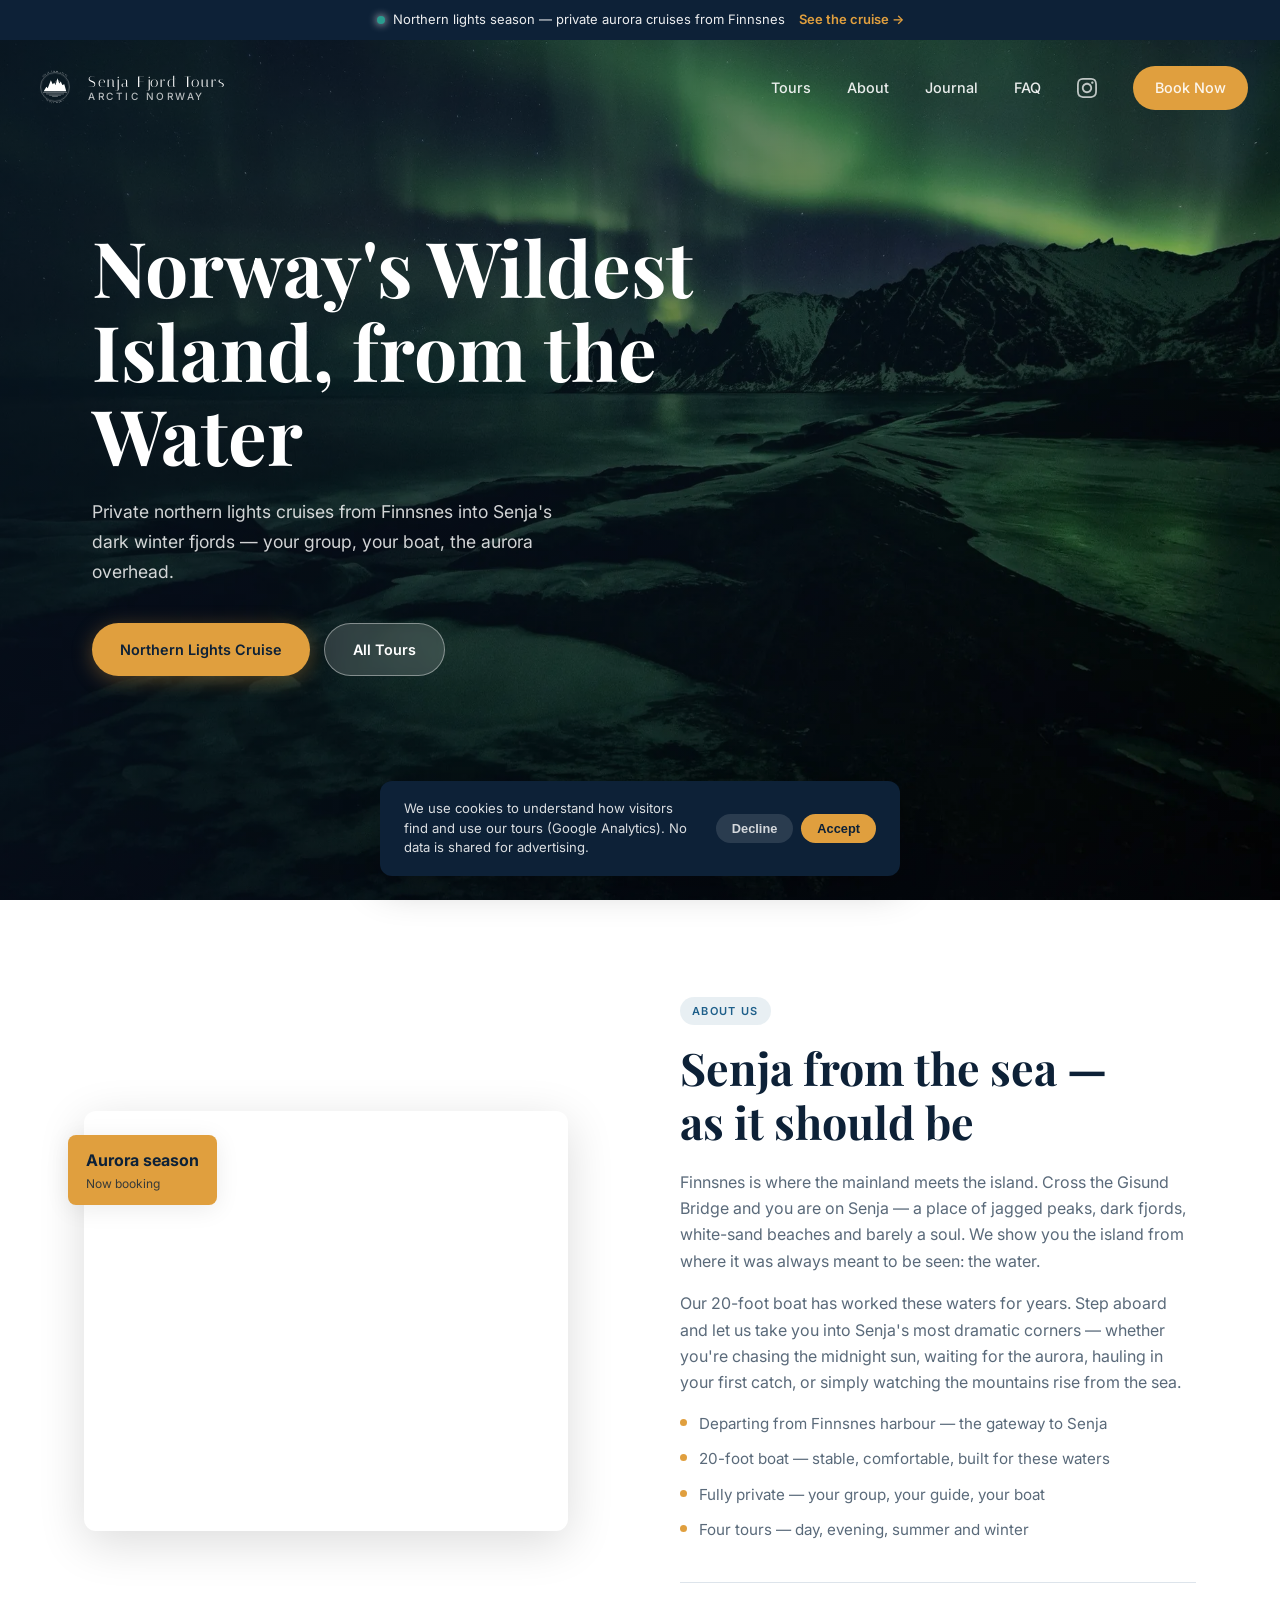
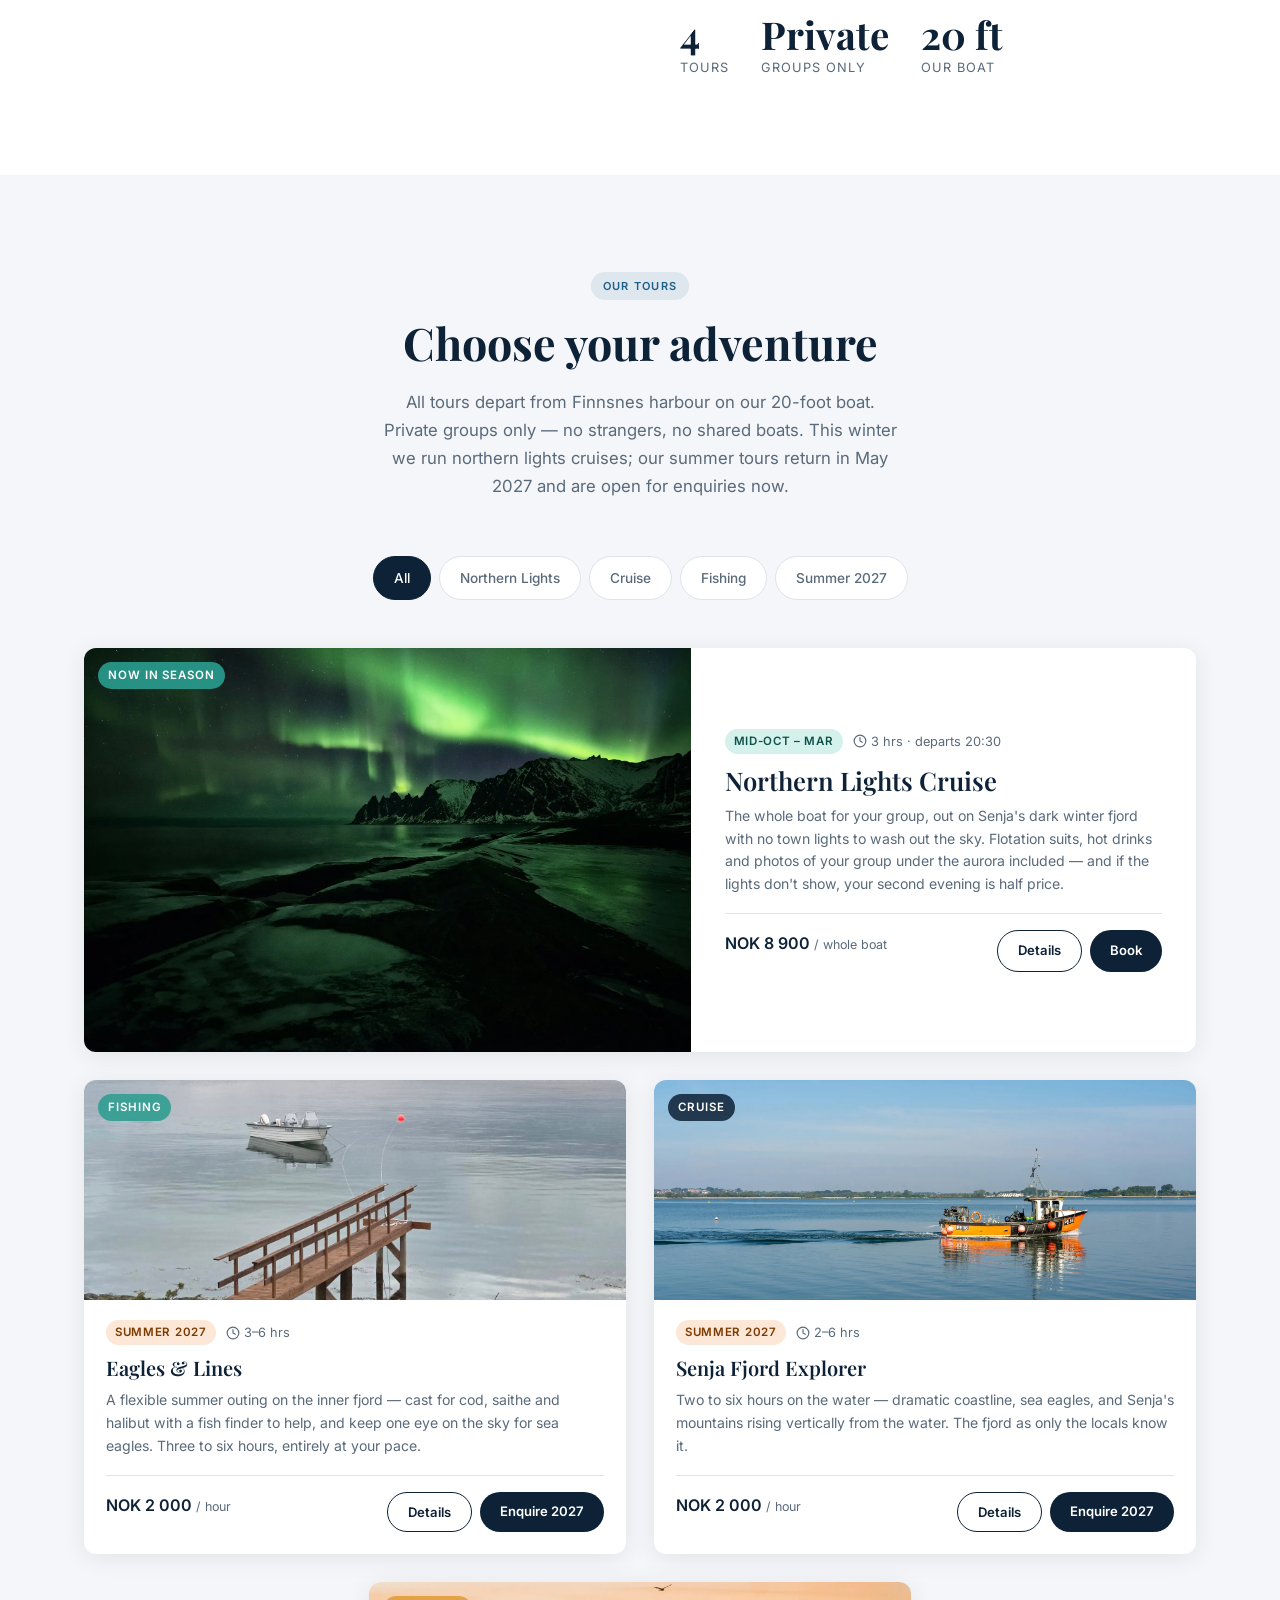
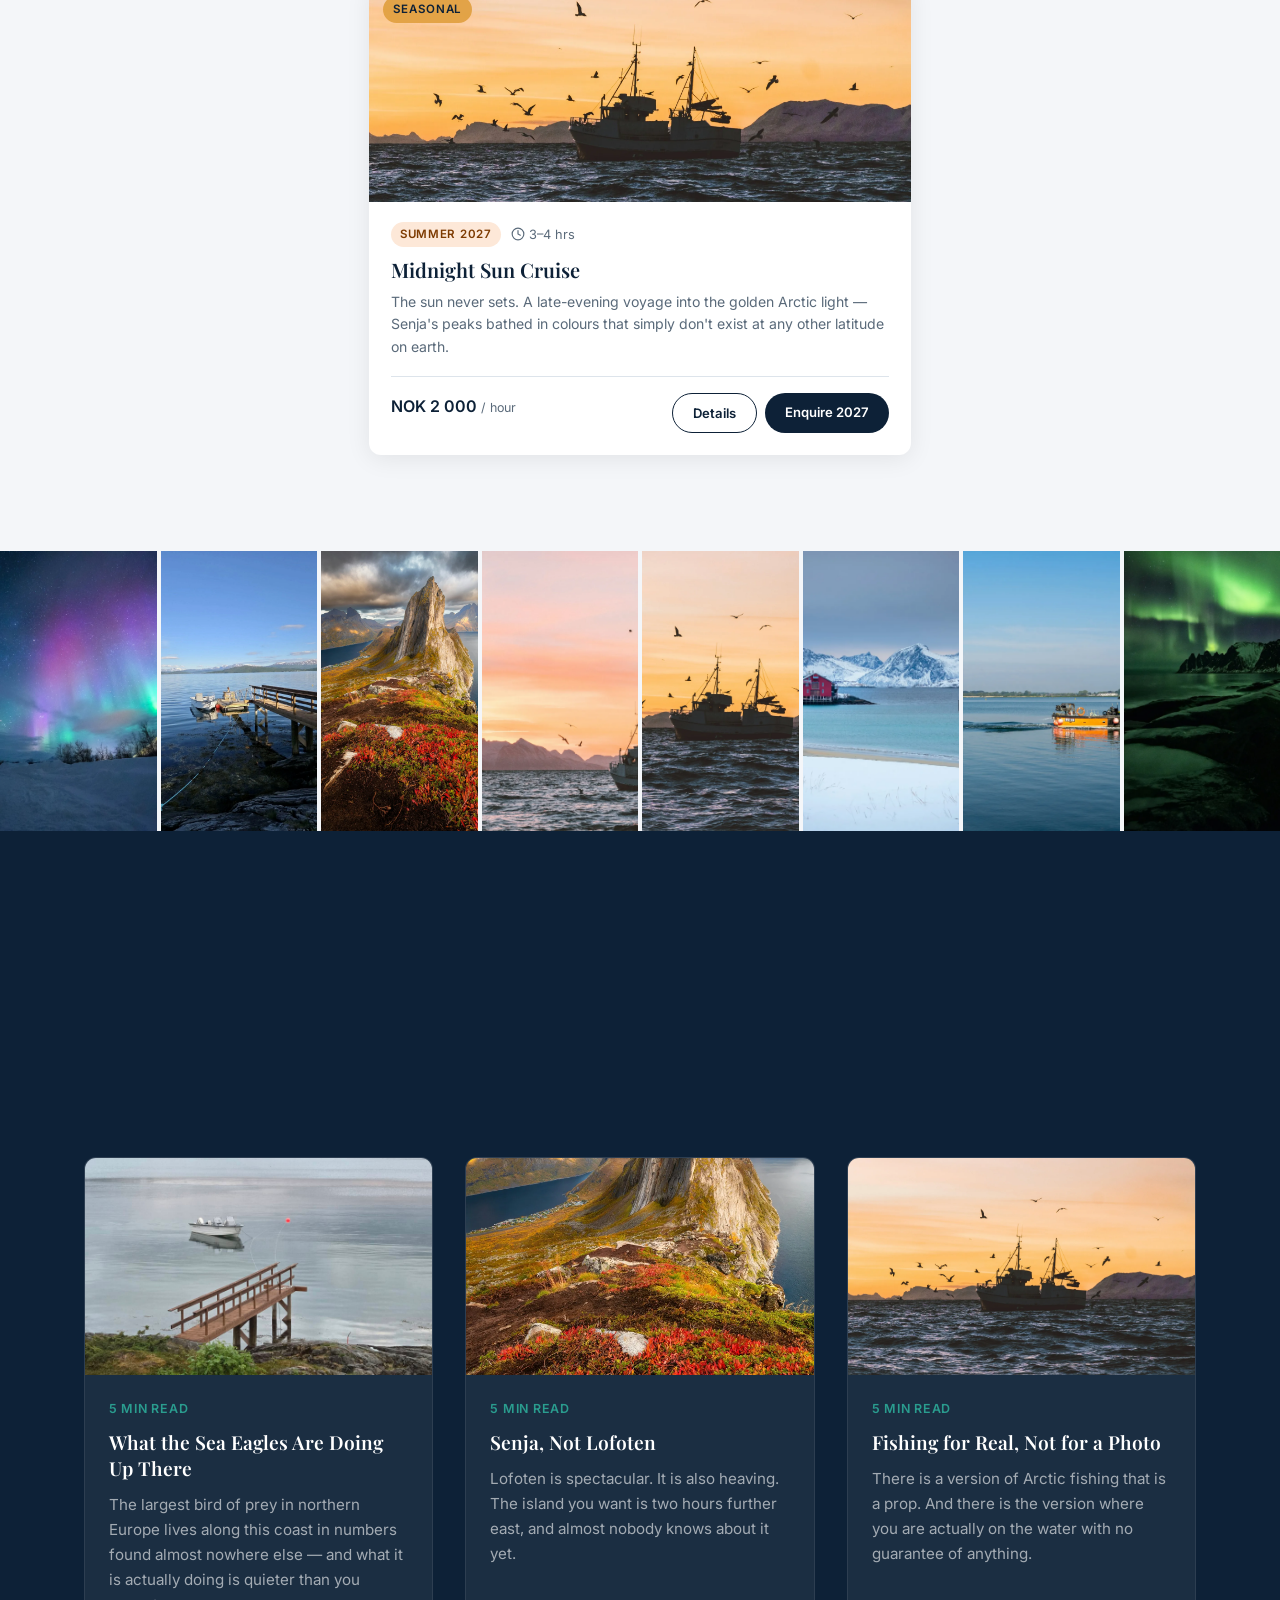
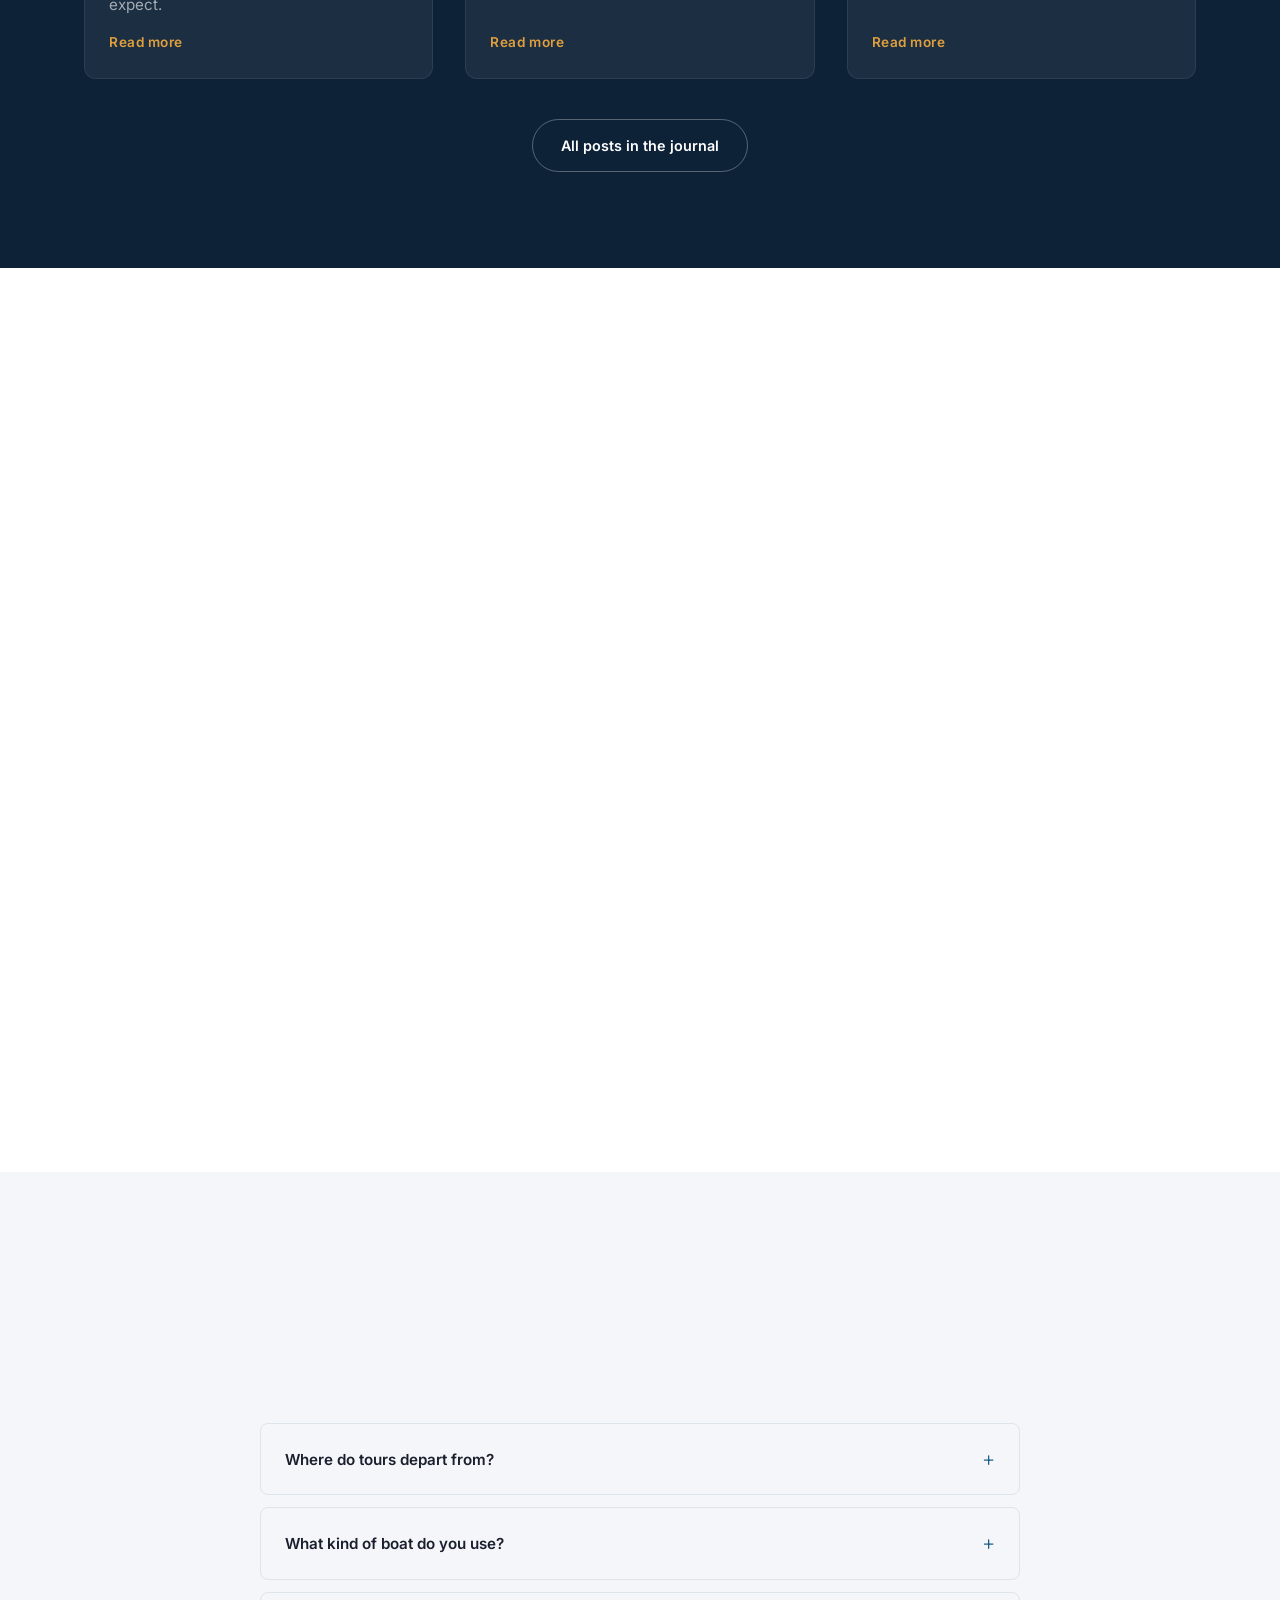
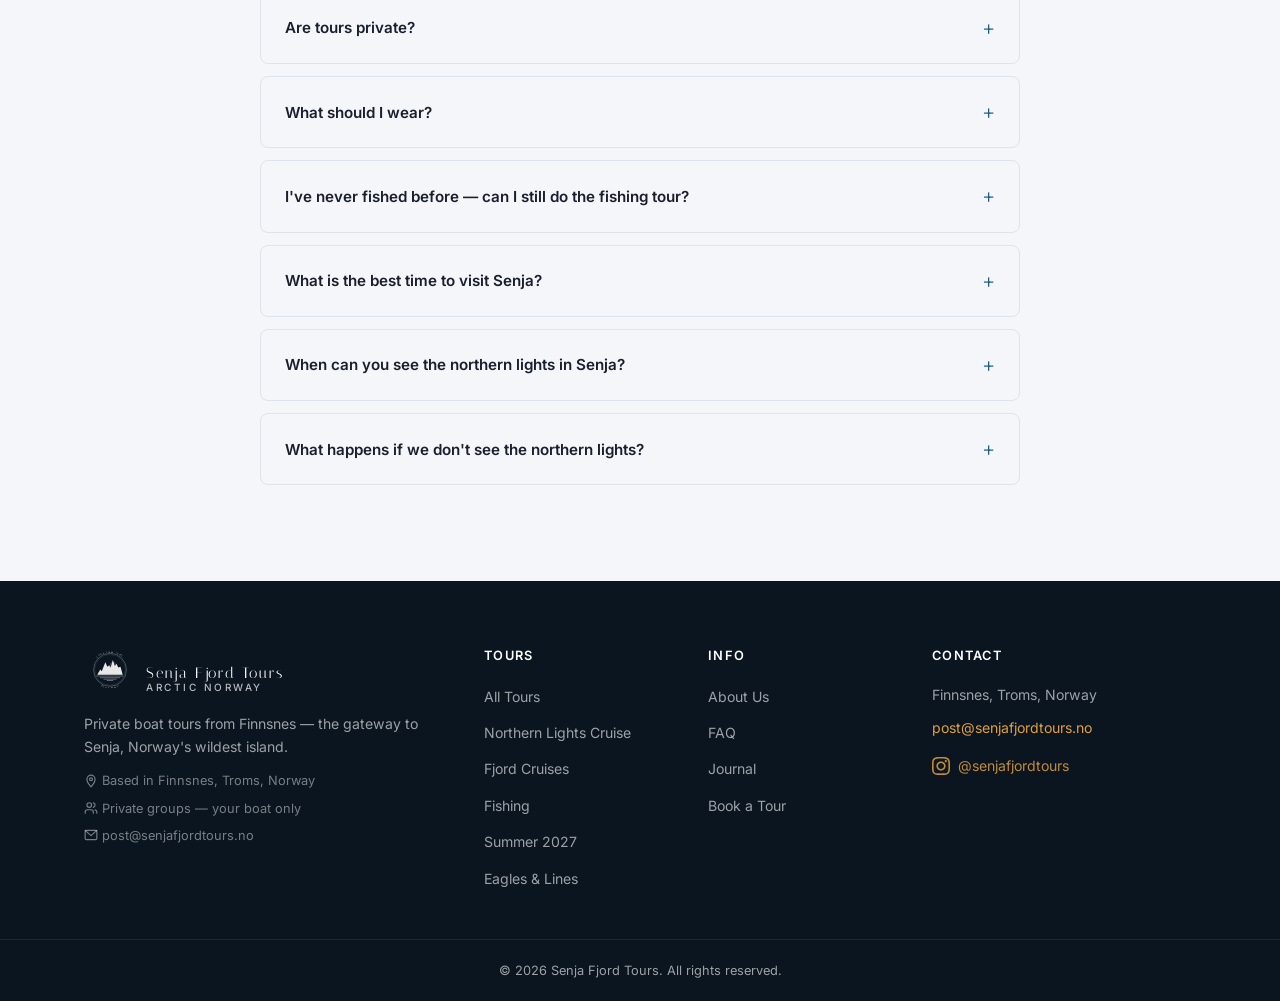
==== commit 8bb9fc8d: "Northern lights tracker" ====
--- a/index.html
+++ b/index.html
@@ -332,6 +332,7 @@
                 <svg class="icon" xmlns="http://www.w3.org/2000/svg" width="14" height="14" viewBox="0 0 24 24" fill="none" stroke="currentColor" stroke-width="2" stroke-linecap="round" stroke-linejoin="round" aria-hidden="true"><circle cx="12" cy="12" r="10"/><polyline points="12 6 12 12 16 14"/></svg>
                 3 hrs · departs 20:30
               </span>
+              <span class="aurora-chip" data-aurora-chip hidden></span>
             </div>
             <h3 class="tour-card__title"><a href="northern-lights-cruise/" class="tour-card__title-link">Northern Lights Cruise</a></h3>
             <p class="tour-card__desc">
--- a/css/style.css
+++ b/css/style.css
@@ -176,6 +176,121 @@
   background: rgba(244,246,249,.95);
   backdrop-filter: blur(12px);
   box-shadow: 0 1px 0 var(--border);
+}
+
+/* ── Northern lights ribbon (winter season, added by main.js) ─ */
+.aurora-ribbon {
+  position: fixed;
+  top: 0; left: 0; right: 0;
+  z-index: 101;
+  height: 40px;
+  display: flex;
+  align-items: center;
+  justify-content: center;
+  gap: 8px;
+  padding: 0 16px;
+  background: var(--navy-deep);
+  color: rgba(255,255,255,.92);
+  font-size: .8125rem;
+  white-space: nowrap;
+  overflow: hidden;
+}
+
+.aurora-ribbon__text {
+  min-width: 0;
+  overflow: hidden;
+  text-overflow: ellipsis;
+}
+
+.aurora-ribbon__short { display: none; }
+
+.aurora-ribbon strong { color: var(--white); font-weight: 600; }
+.aurora-ribbon .sep { opacity: .4; }
+.aurora-ribbon__detail { color: rgba(255,255,255,.6); }
+
+.aurora-ribbon a {
+  color: var(--amber);
+  font-weight: 600;
+  text-decoration: none;
+  margin-left: 6px;
+  flex-shrink: 0;
+}
+
+.aurora-ribbon a:hover { text-decoration: underline; text-underline-offset: 2px; }
+
+.aurora-dot {
+  width: 8px; height: 8px;
+  border-radius: 50%;
+  flex-shrink: 0;
+  background: var(--teal);
+  box-shadow: 0 0 8px currentColor;
+}
+
+.aurora-dot--good { background: #3ddc97; color: #3ddc97; }
+.aurora-dot--fair { background: var(--amber); color: var(--amber); }
+.aurora-dot--low  { background: #8a99a8; color: transparent; }
+
+html.has-aurora-ribbon { scroll-padding-top: 40px; }
+html.has-aurora-ribbon .nav { top: 40px; }
+html.has-aurora-ribbon .blog-index-hero { padding-top: 160px; }
+
+@media (max-width: 768px) {
+  .aurora-ribbon { font-size: .75rem; gap: 6px; }
+  .aurora-ribbon__detail,
+  .aurora-ribbon__later,
+  .aurora-ribbon__long { display: none; }
+  .aurora-ribbon__short { display: inline; }
+  html.has-aurora-ribbon .nav:not(.scrolled) .nav__menu { top: calc(var(--nav-h) + 40px); }
+}
+
+/* Small forecast chip on the northern lights tour card */
+.aurora-chip {
+  display: inline-flex;
+  align-items: center;
+  gap: 6px;
+  font-size: .75rem;
+  font-weight: 600;
+  color: var(--navy-deep);
+  background: var(--bg);
+  border: 1px solid var(--border);
+  padding: 3px 10px 3px 8px;
+  border-radius: 100px;
+}
+
+.aurora-chip[hidden] { display: none; }
+
+/* 3-night outlook on the northern lights page (scoped to beat .tour-page__body ul) */
+.tour-page__body .aurora-outlook {
+  margin: 16px 0 10px;
+  gap: 8px;
+}
+
+.tour-page__body .aurora-outlook[hidden] { display: none; }
+
+.tour-page__body .aurora-outlook li {
+  display: flex;
+  flex-wrap: wrap;
+  align-items: center;
+  gap: 4px 10px;
+  white-space: nowrap;
+  padding: 10px 14px;
+  background: var(--white);
+  border: 1px solid var(--border);
+  border-radius: var(--radius-sm);
+  font-size: .9rem;
+  color: var(--text);
+}
+
+.tour-page__body .aurora-outlook li::before { content: none; }
+
+.aurora-outlook__day { font-weight: 600; min-width: 80px; }
+.aurora-outlook__meta { margin-left: auto; color: var(--text-muted); font-size: .82rem; }
+
+.tour-page__note {
+  font-size: .82rem;
+  color: var(--text-muted);
+  line-height: 1.6;
+  margin-bottom: 24px;
 }
 
 .nav__brand {
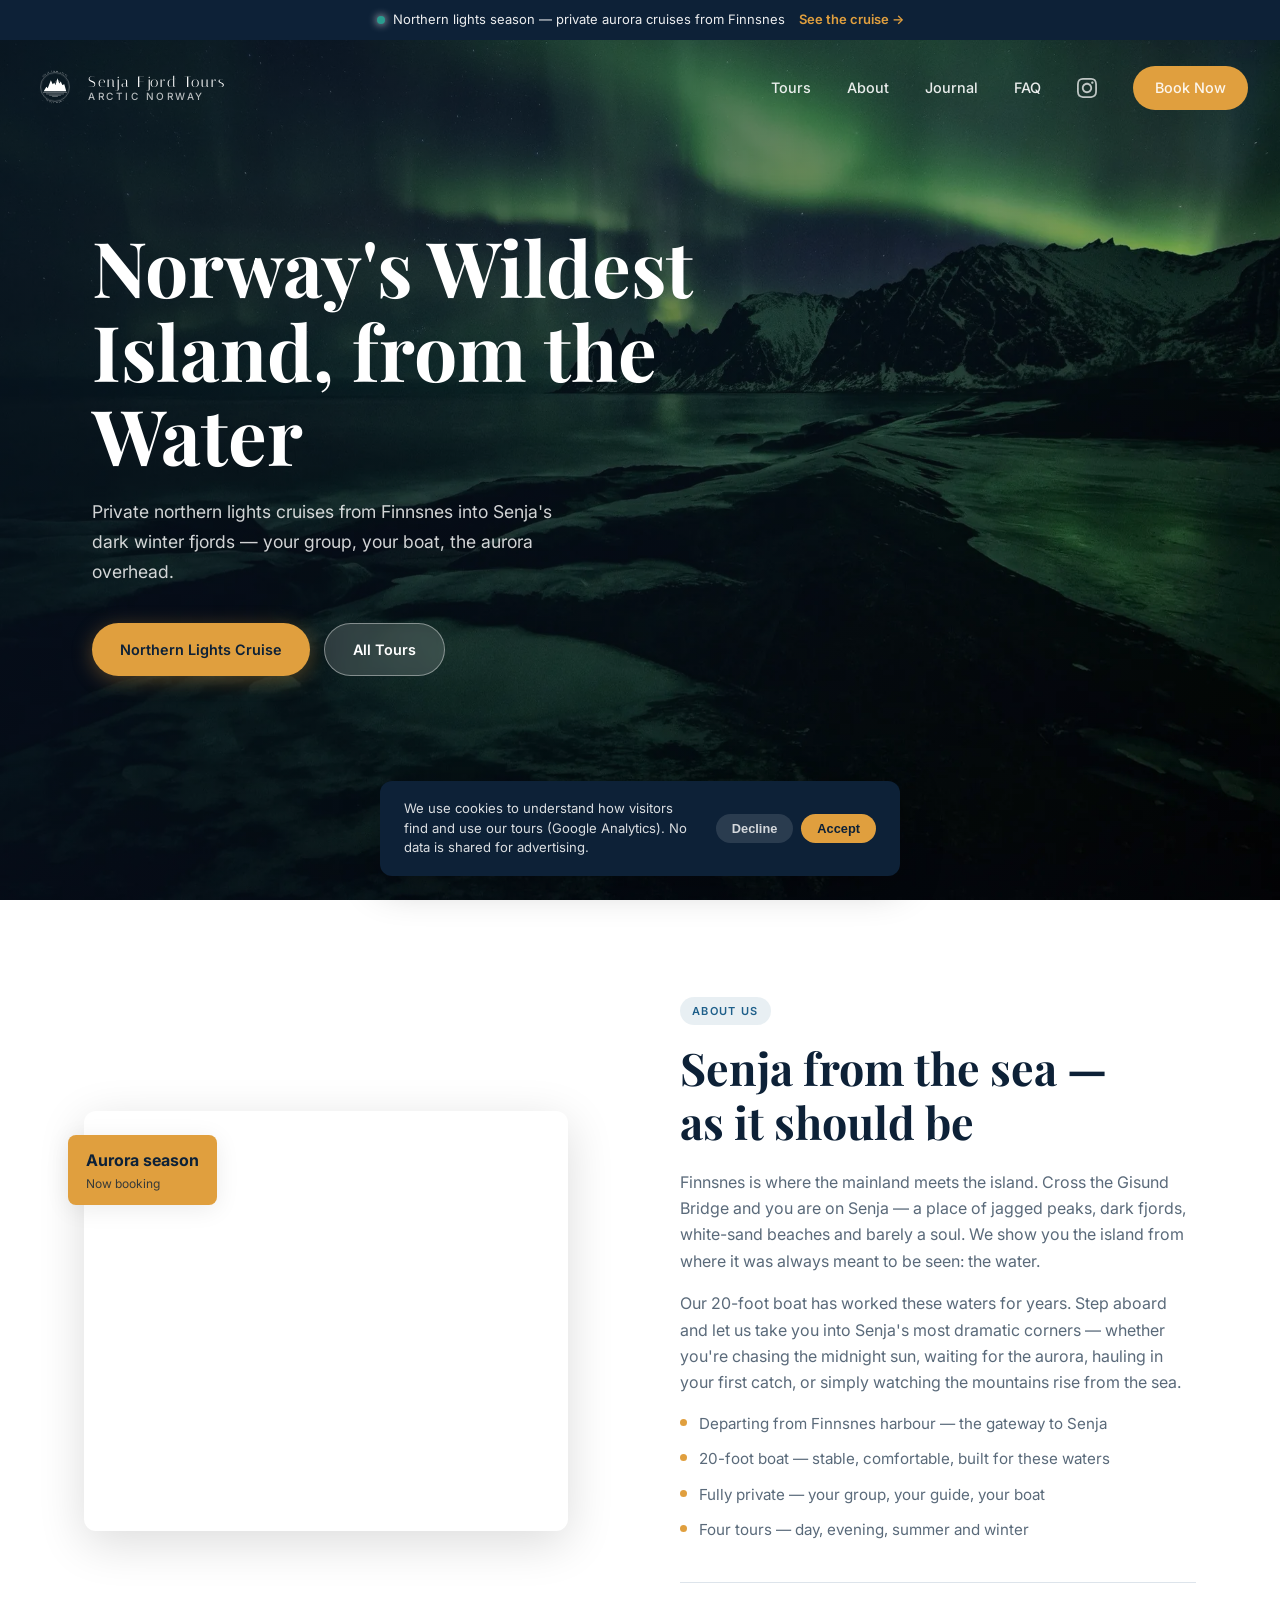
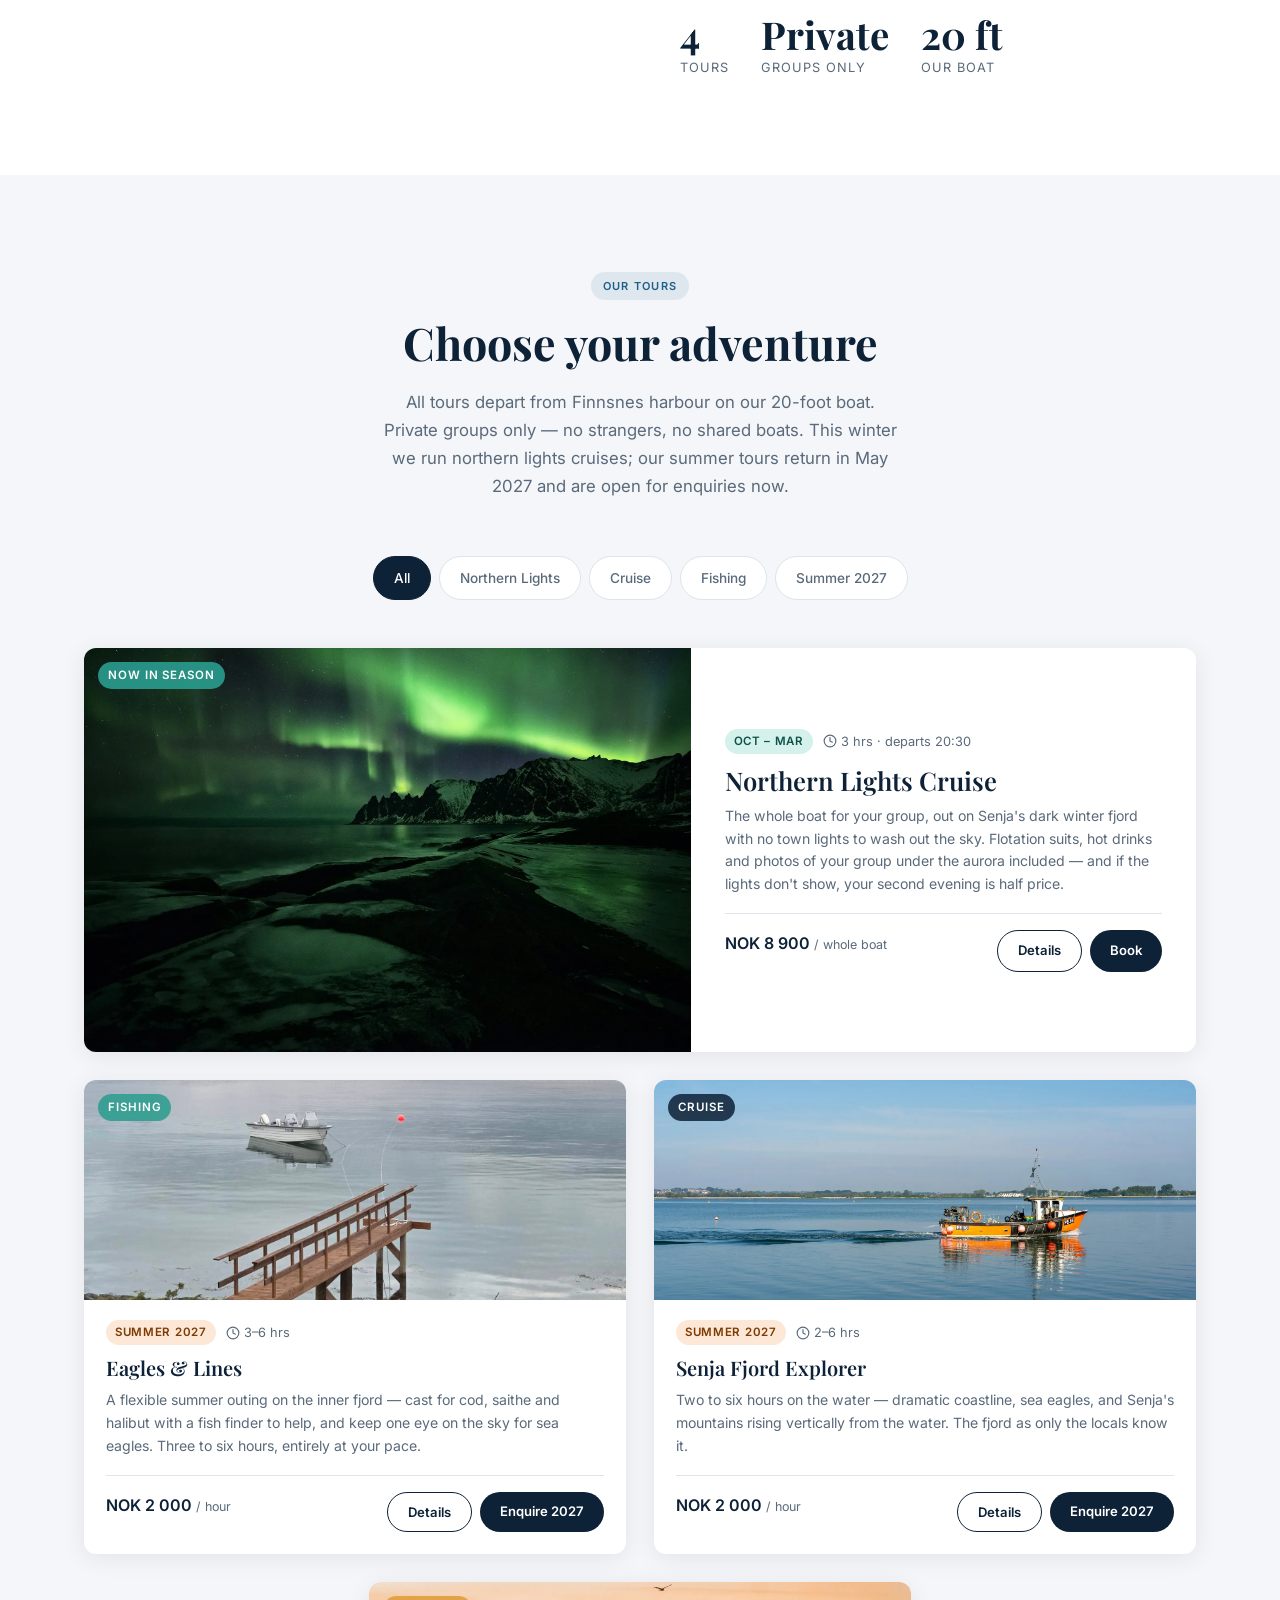
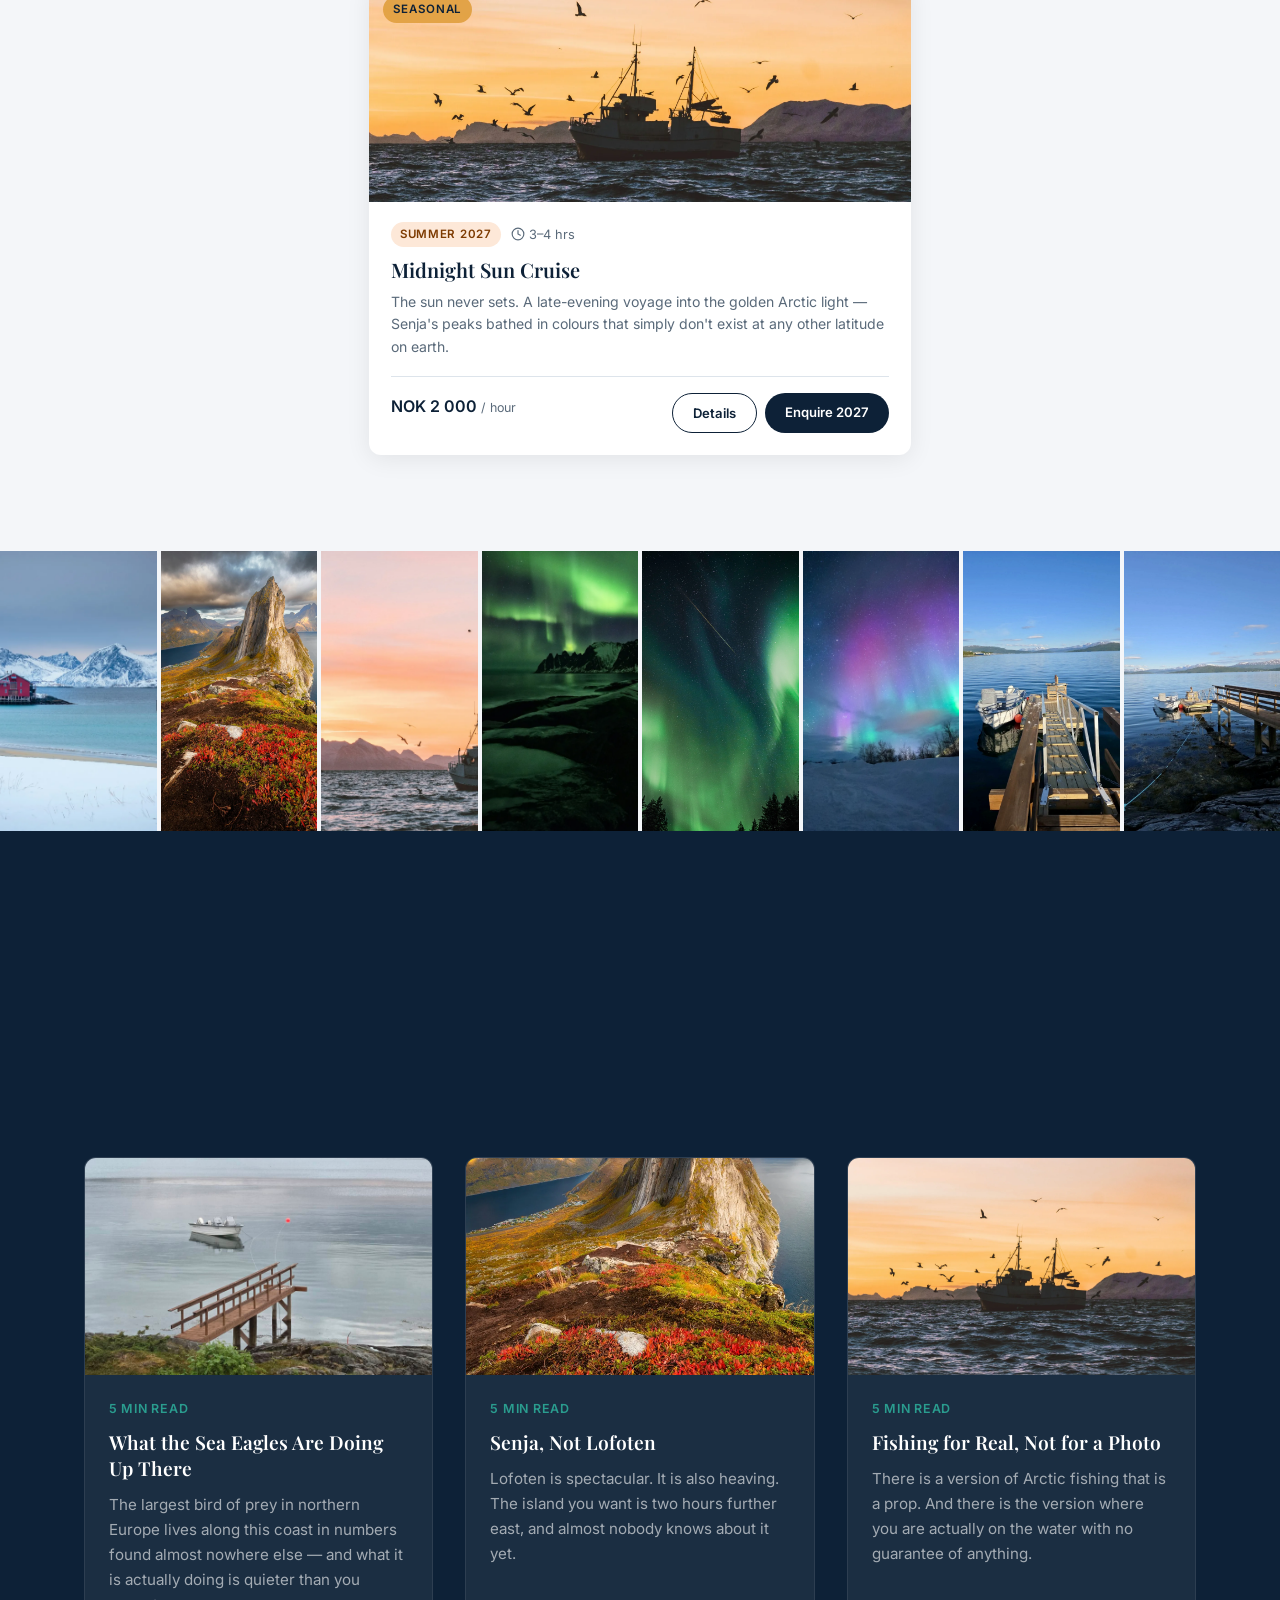
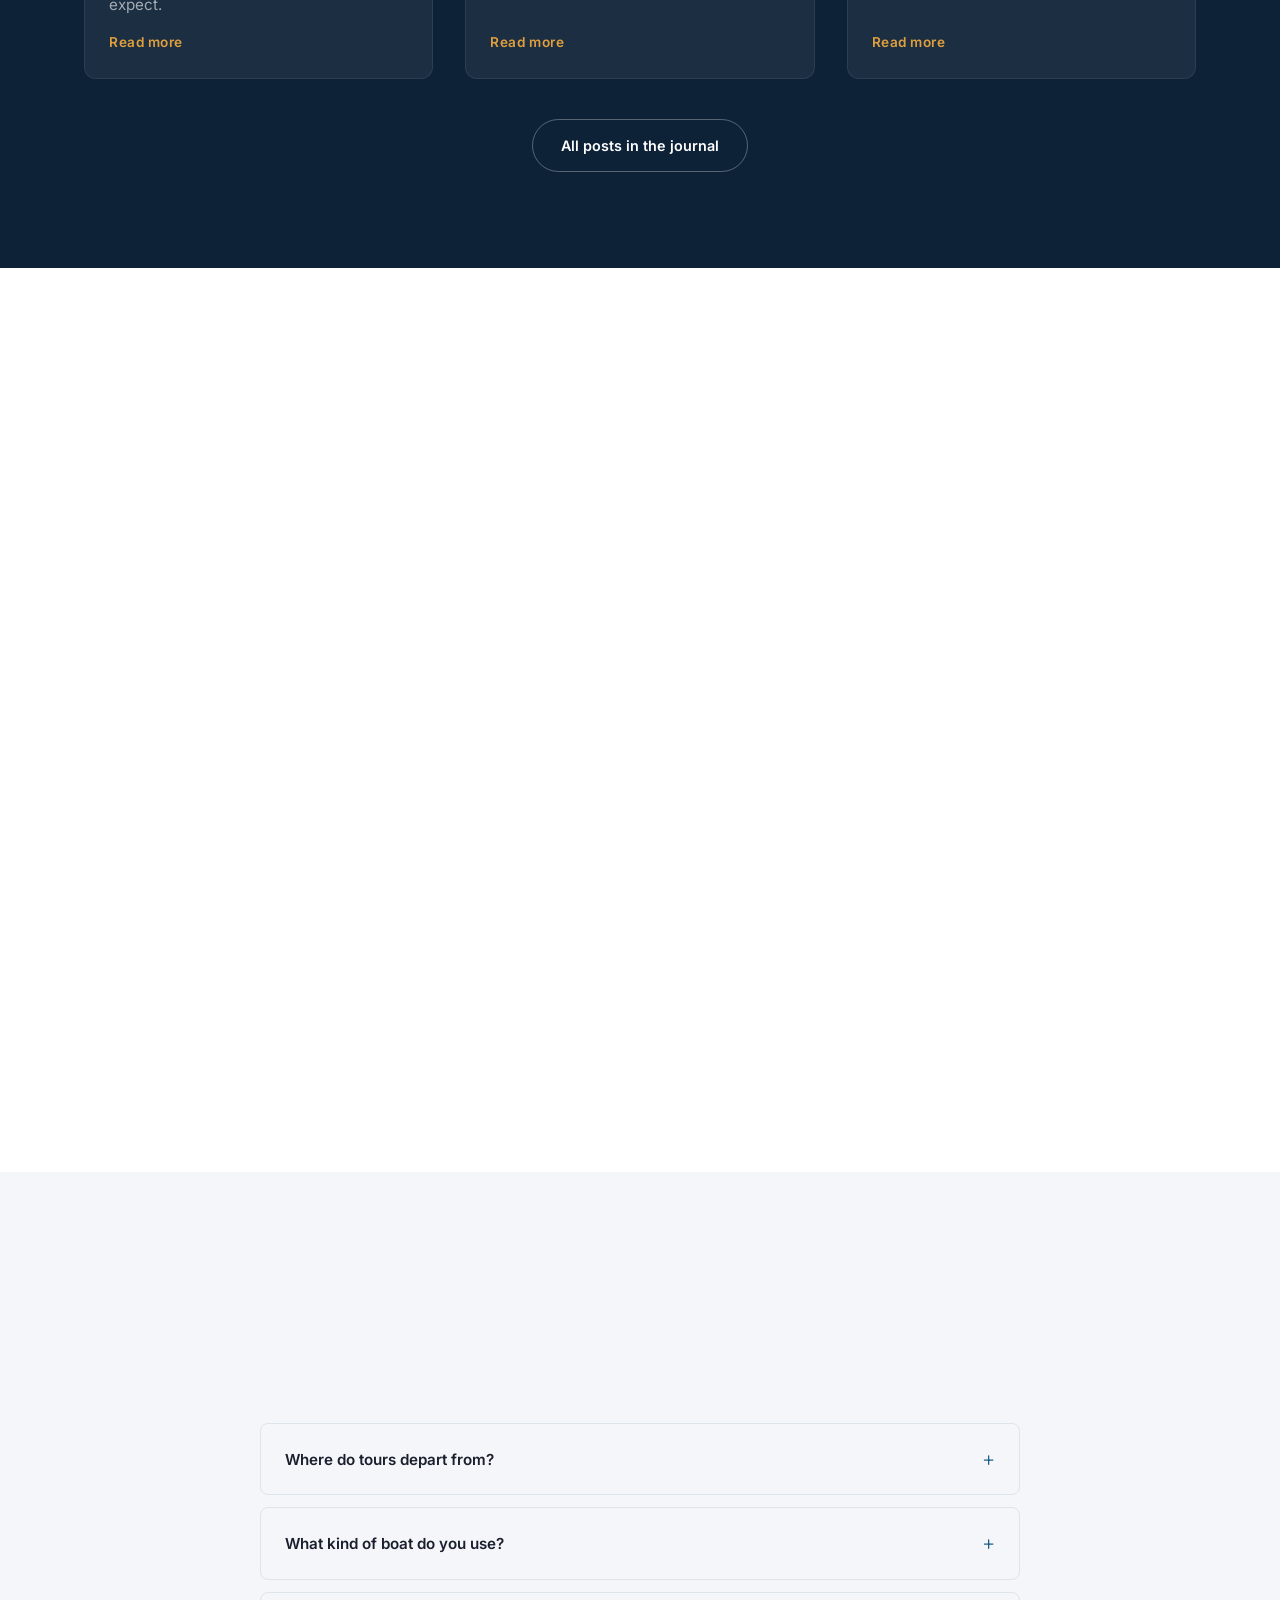
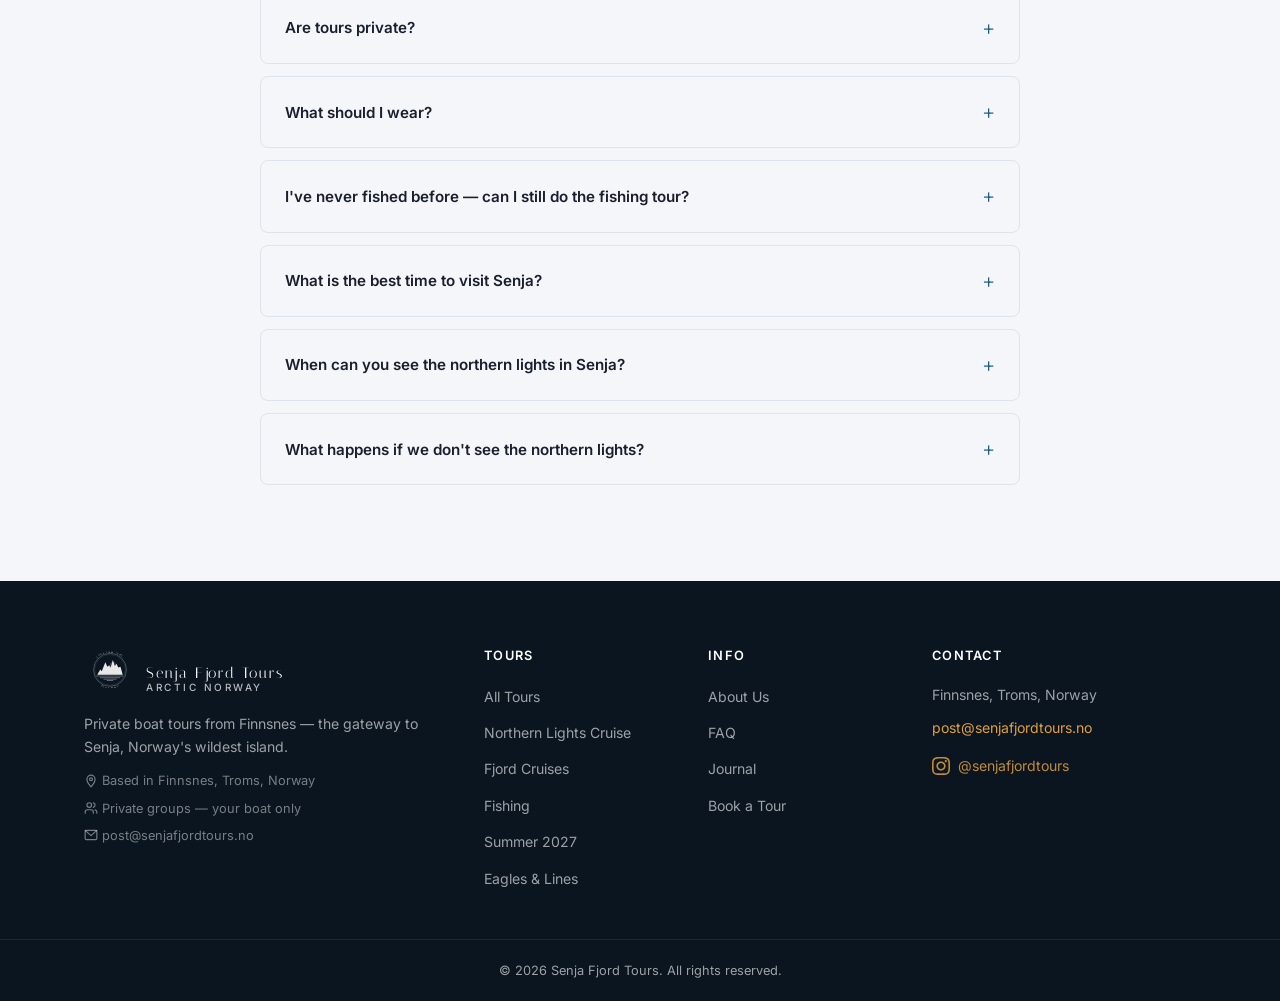
==== commit c1ae52d7: "tracker 2" ====
--- a/index.html
+++ b/index.html
@@ -69,10 +69,10 @@
         "@type": "TouristTrip",
         "name": "Northern Lights Cruise",
         "url": "https://www.senjafjordtours.no/northern-lights-cruise/",
-        "description": "A private 3-hour evening cruise from Finnsnes into Senja's dark winter fjords to watch the aurora borealis from the water. Whole boat for up to 5 guests, flotation suits, hot drinks and aurora photos included. Departs 20:30, mid-October to March.",
+        "description": "A private 3-hour evening cruise from Finnsnes into Senja's dark winter fjords to watch the aurora borealis from the water. Whole boat for up to 5 guests, flotation suits, hot drinks and aurora photos included. Departs 20:30, October to March.",
         "touristType": "Nature lovers, photographers, couples, families",
         "location": { "@type": "Place", "name": "Finnsnes, Senja, Norway" },
-        "offers": { "@type": "Offer", "price": "8900", "priceCurrency": "NOK", "description": "NOK 8 900 for the whole boat — private group of up to 5 guests", "availability": "https://schema.org/InStock", "validFrom": "2026-10-15", "validThrough": "2027-03-31" }
+        "offers": { "@type": "Offer", "price": "8900", "priceCurrency": "NOK", "description": "NOK 8 900 for the whole boat — private group of up to 5 guests", "availability": "https://schema.org/InStock", "validFrom": "2026-10-09", "validThrough": "2027-03-31" }
       },
       {
         "@type": "TouristTrip",
@@ -148,7 +148,7 @@
             "name": "When can you see the northern lights in Senja?",
             "acceptedAnswer": {
               "@type": "Answer",
-              "text": "The aurora can appear whenever the sky is dark and clear, from roughly September to early April. Our Northern Lights Cruise runs from 15 October to 31 March and departs at 20:30, so you are on the water through the late evening, when activity tends to peak."
+              "text": "The aurora can appear whenever the sky is dark and clear, from roughly September to early April. Our Northern Lights Cruise runs from October to the end of March and departs at 20:30, so you are on the water through the late evening, when activity tends to peak."
             }
           },
           {
@@ -327,7 +327,7 @@
           </div>
           <div class="tour-card__body">
             <div class="tour-card__meta">
-              <span class="difficulty difficulty--winter">Mid-Oct – Mar</span>
+              <span class="difficulty difficulty--winter">Oct – Mar</span>
               <span class="tour-card__duration">
                 <svg class="icon" xmlns="http://www.w3.org/2000/svg" width="14" height="14" viewBox="0 0 24 24" fill="none" stroke="currentColor" stroke-width="2" stroke-linecap="round" stroke-linejoin="round" aria-hidden="true"><circle cx="12" cy="12" r="10"/><polyline points="12 6 12 12 16 14"/></svg>
                 3 hrs · departs 20:30
@@ -560,7 +560,7 @@
               <div class="rf-bike-grid" data-btn-group="tour">
                 <button type="button" class="rf-bike-btn rf-bike-btn--featured" data-key="northern-lights" data-value="Northern Lights Cruise — NOK 8 900 / whole boat">
                   <span class="rf-bike-name">Northern Lights Cruise</span>
-                  <span class="rf-bike-price">NOK 8 900 whole boat · 3h · departs 20:30 · mid-Oct–Mar</span>
+                  <span class="rf-bike-price">NOK 8 900 whole boat · 3h · departs 20:30 · Oct–Mar</span>
                 </button>
                 <button type="button" class="rf-bike-btn" data-key="fjord-explorer" data-value="Senja Fjord Explorer — 2027 season enquiry">
                   <span class="rf-bike-name">Senja Fjord Explorer</span>
@@ -823,12 +823,12 @@
 
         <details class="faq__item">
           <summary class="faq__question">What is the best time to visit Senja?</summary>
-          <p class="faq__answer">Senja is worth visiting in every season — but they offer very different experiences. Summer (June–August) brings the midnight sun, calm seas, and long golden days. Autumn (September–November) brings dramatic weather, the first northern lights, and rich colours. Winter (December–March) offers the aurora in full force and a raw, quiet Arctic landscape. Spring (April–May) sees the return of light and the first warmth. We run northern lights cruises from mid-October to March, and our summer tours from May to September.</p>
+          <p class="faq__answer">Senja is worth visiting in every season — but they offer very different experiences. Summer (June–August) brings the midnight sun, calm seas, and long golden days. Autumn (September–November) brings dramatic weather, the first northern lights, and rich colours. Winter (December–March) offers the aurora in full force and a raw, quiet Arctic landscape. Spring (April–May) sees the return of light and the first warmth. We run northern lights cruises from October to March, and our summer tours from May to September.</p>
         </details>
 
         <details class="faq__item">
           <summary class="faq__question">When can you see the northern lights in Senja?</summary>
-          <p class="faq__answer">The aurora can appear whenever the sky is dark and clear, from roughly September to early April. Our <a href="northern-lights-cruise/">Northern Lights Cruise</a> runs from 15 October to 31 March and departs at 20:30, so you are on the water through the late evening, when activity tends to peak. Out on the fjord there are no town lights to wash out the sky.</p>
+          <p class="faq__answer">The aurora can appear whenever the sky is dark and clear, from roughly September to early April. Our <a href="northern-lights-cruise/">Northern Lights Cruise</a> runs from October to the end of March and departs at 20:30, so you are on the water through the late evening, when activity tends to peak. Out on the fjord there are no town lights to wash out the sky.</p>
         </details>
 
         <details class="faq__item">
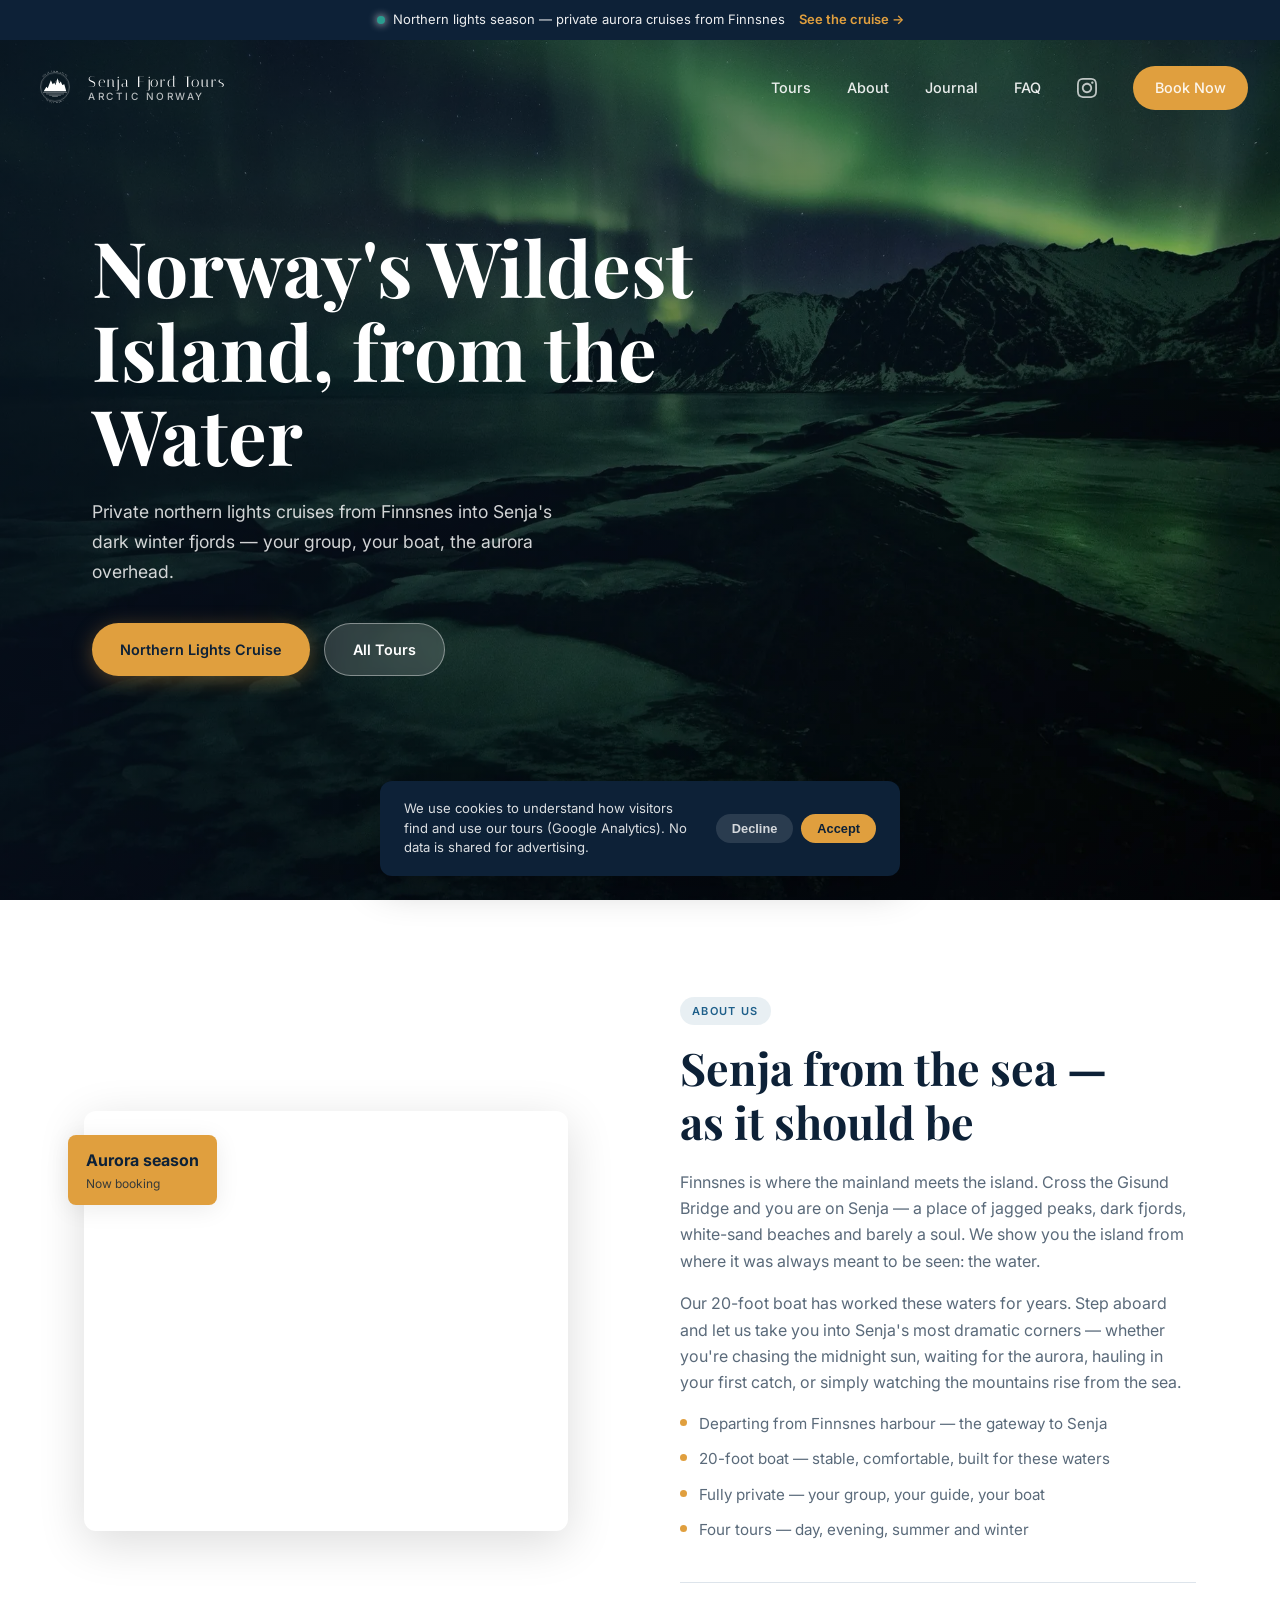
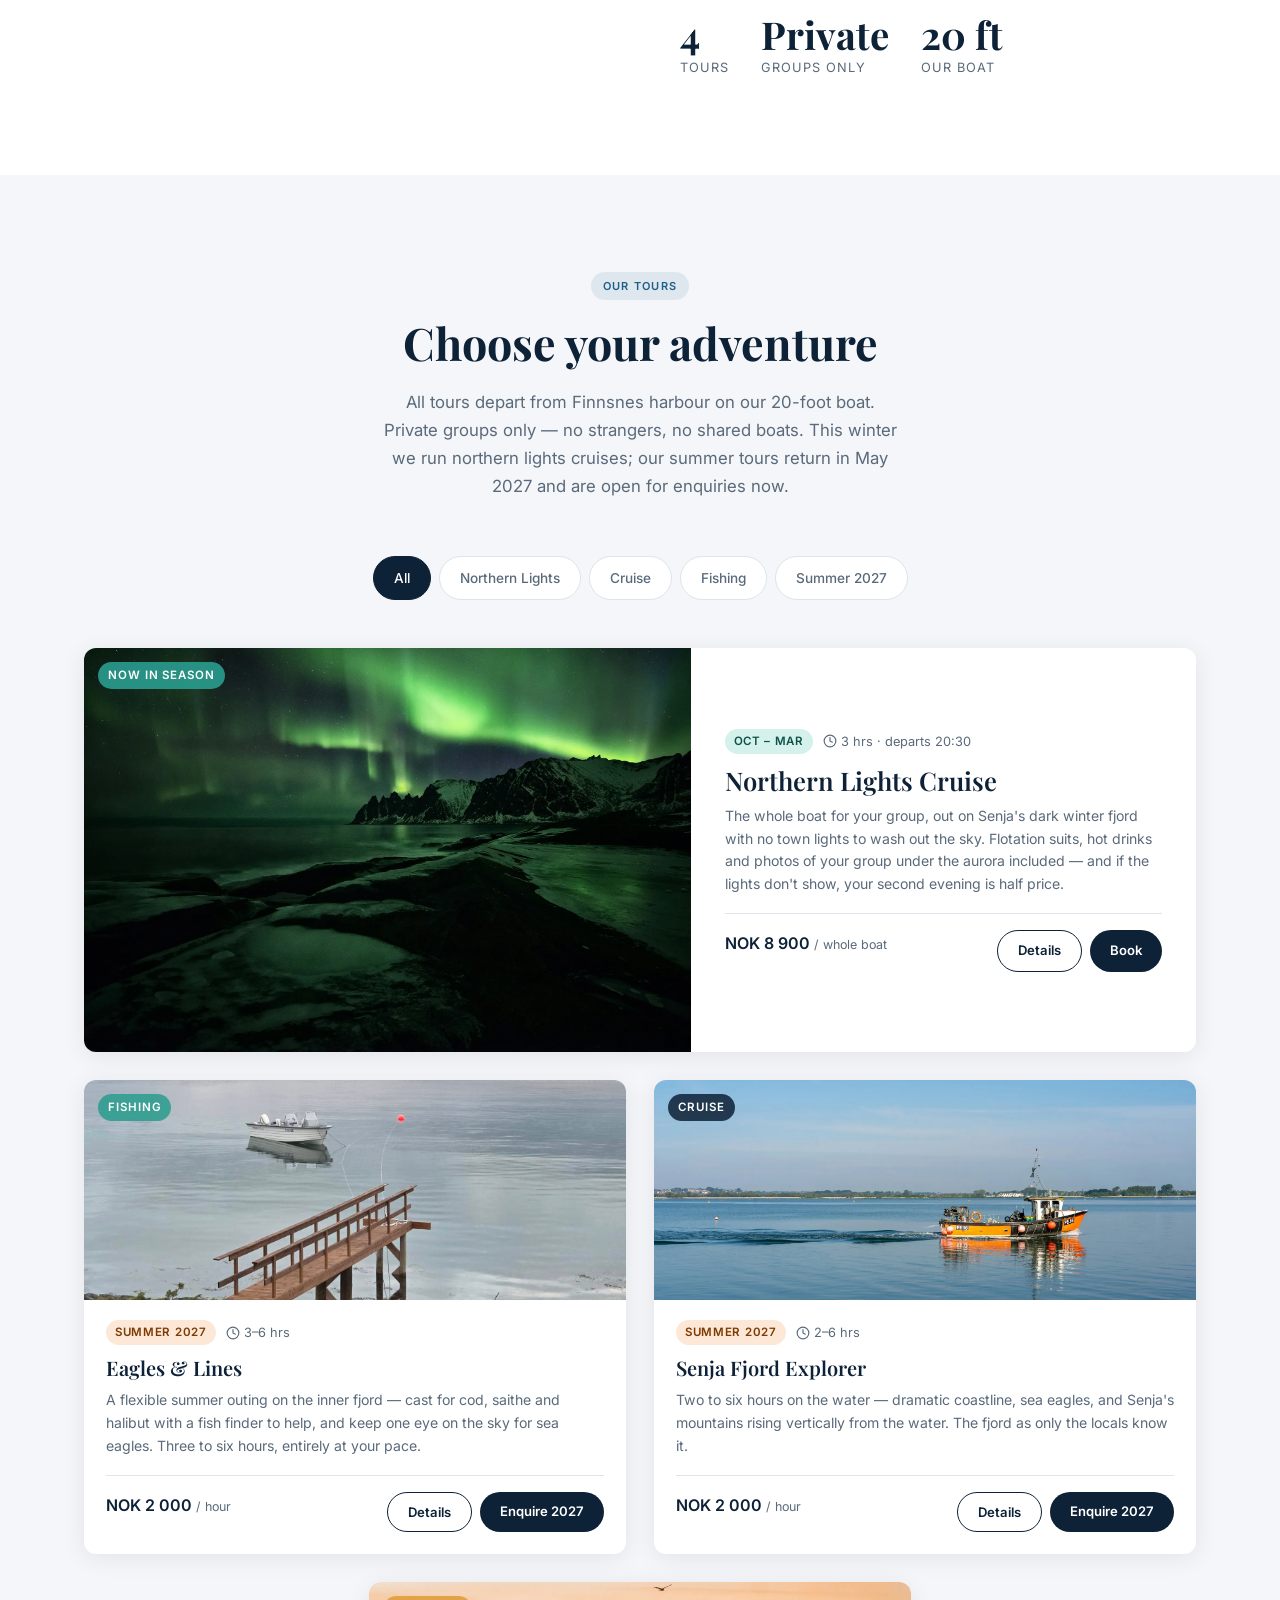
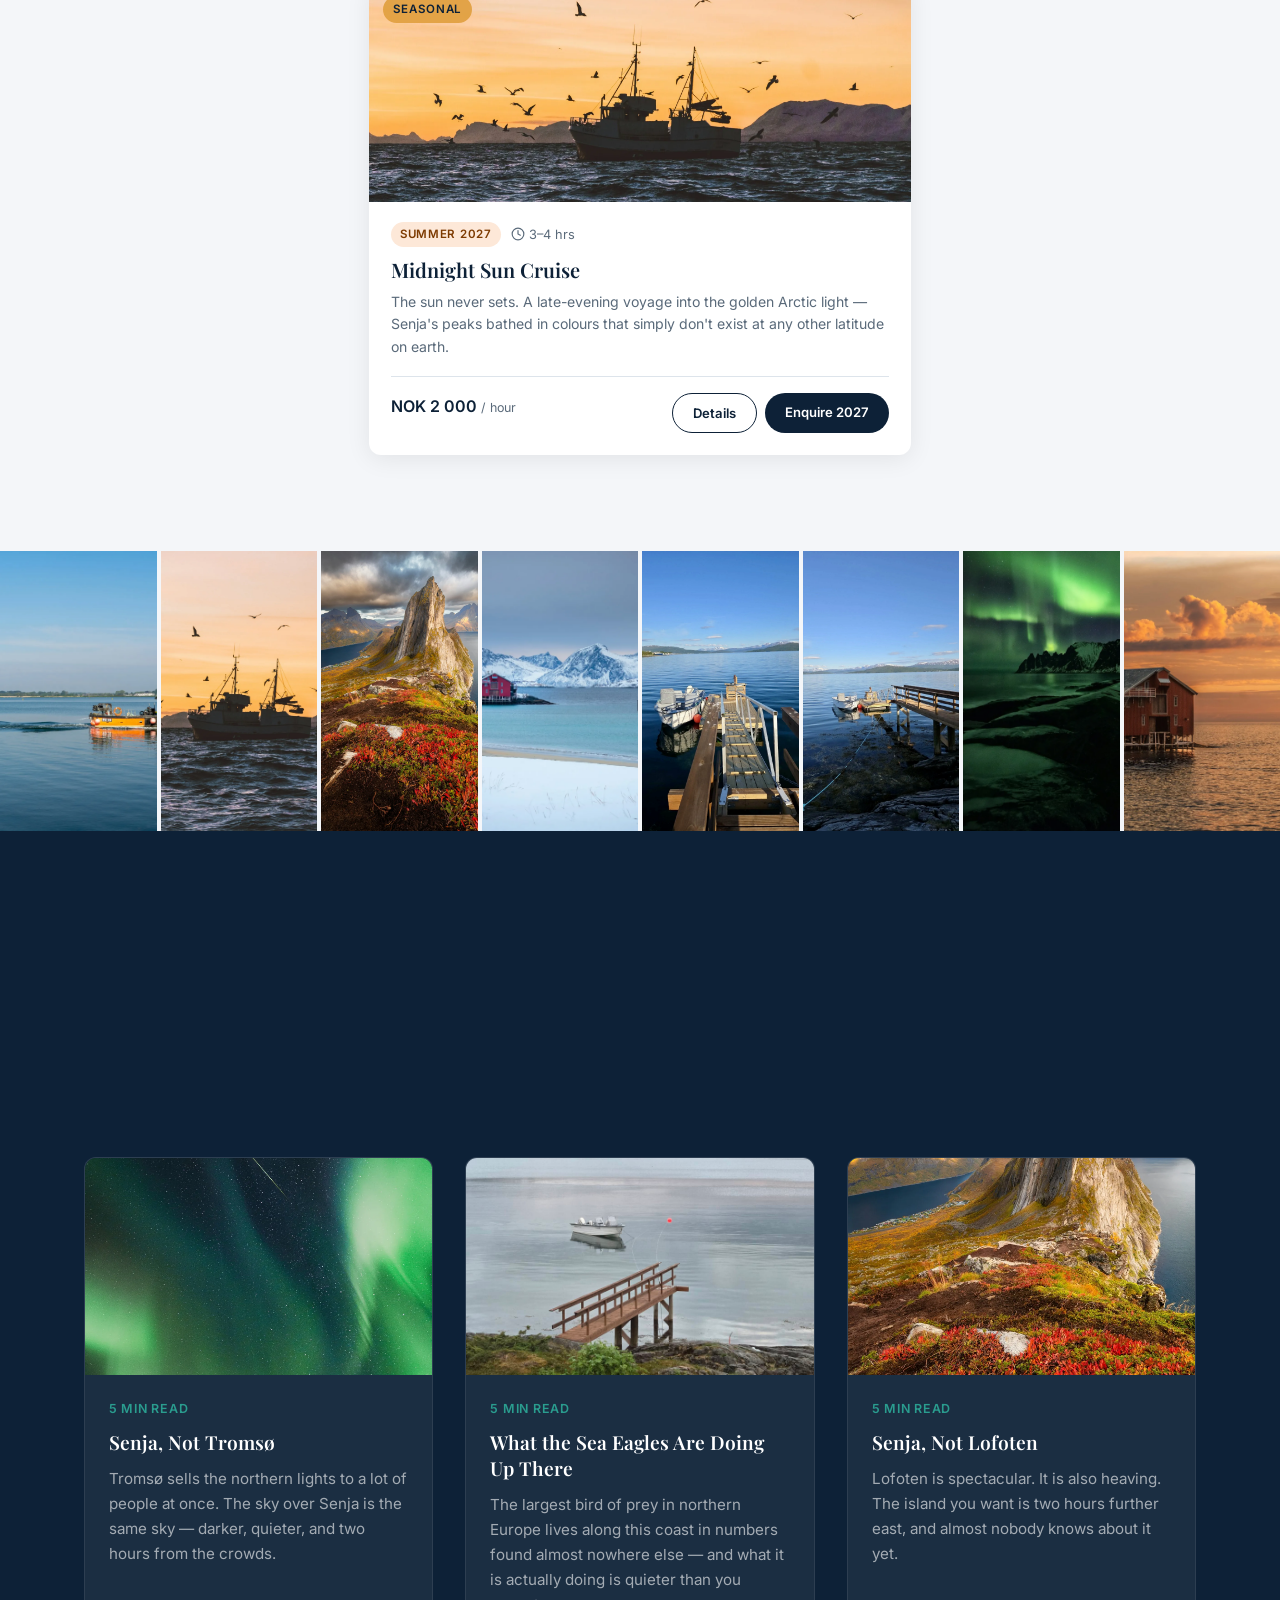
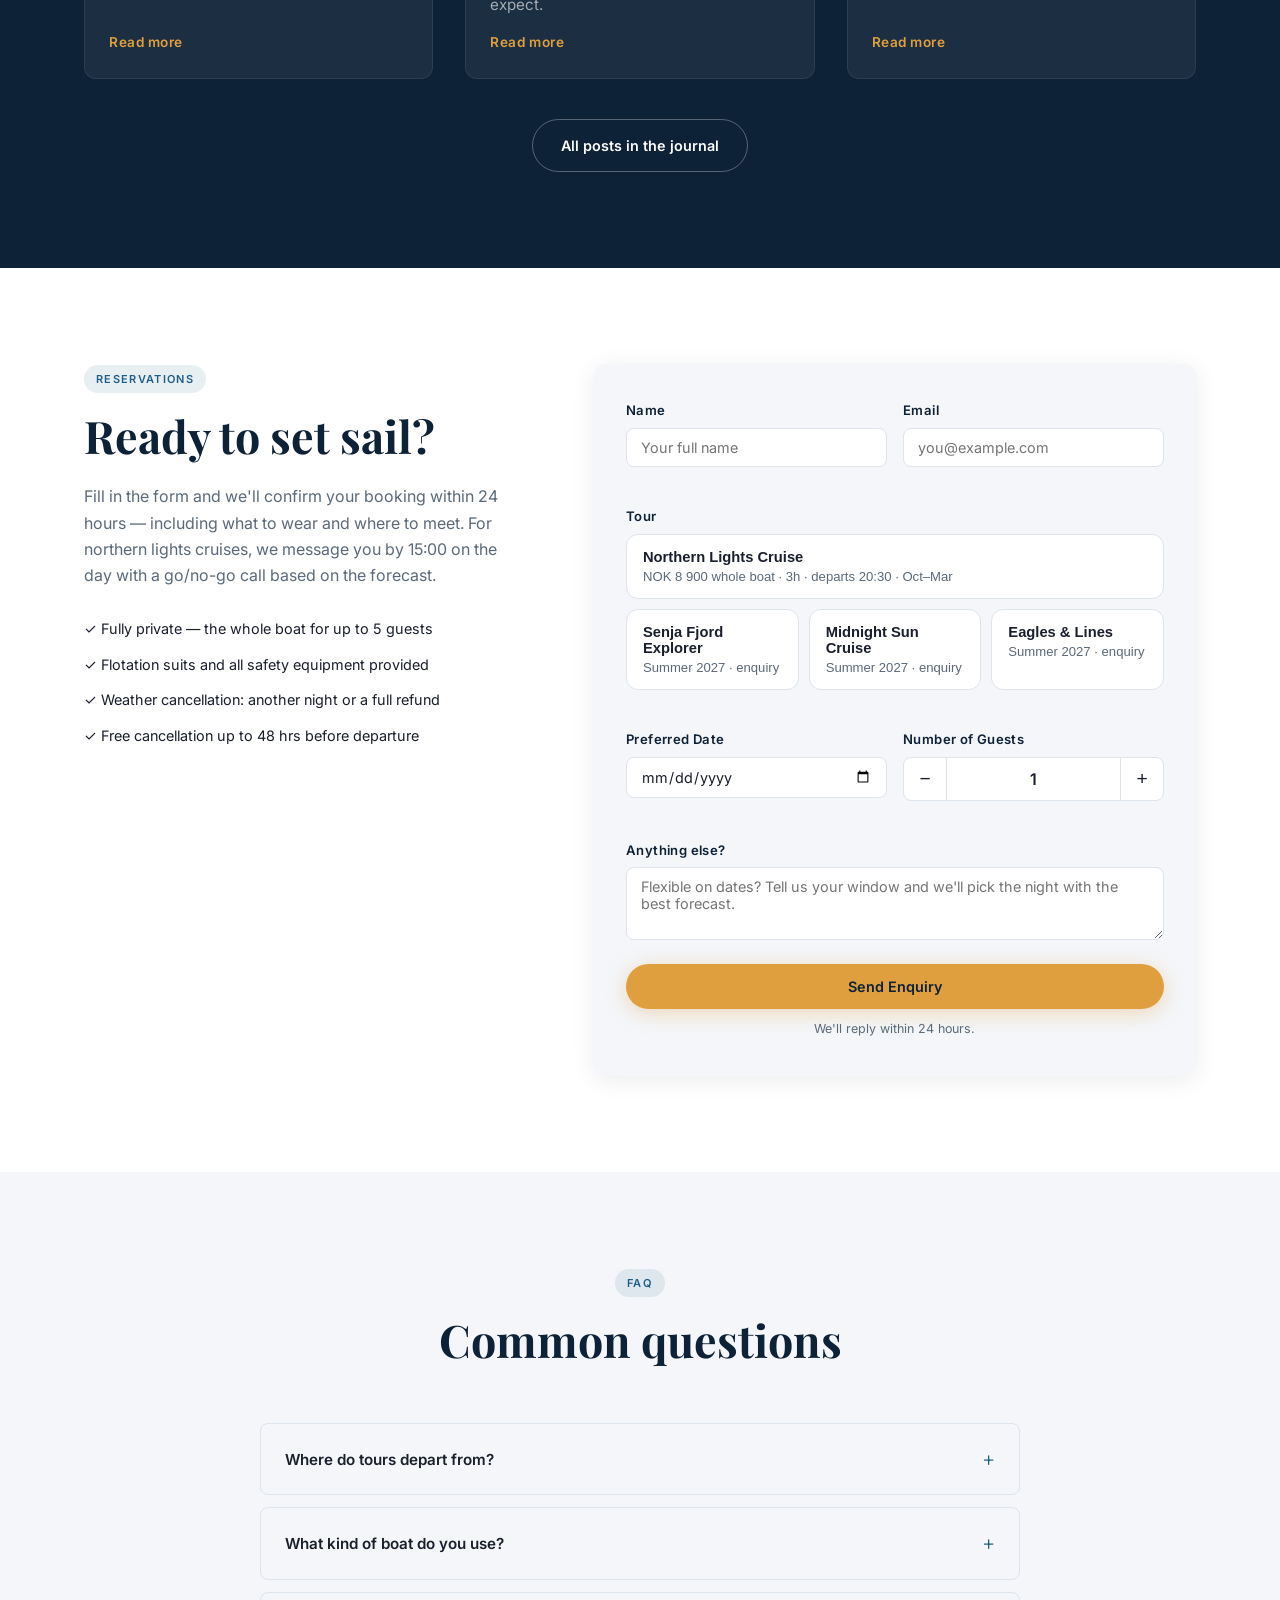
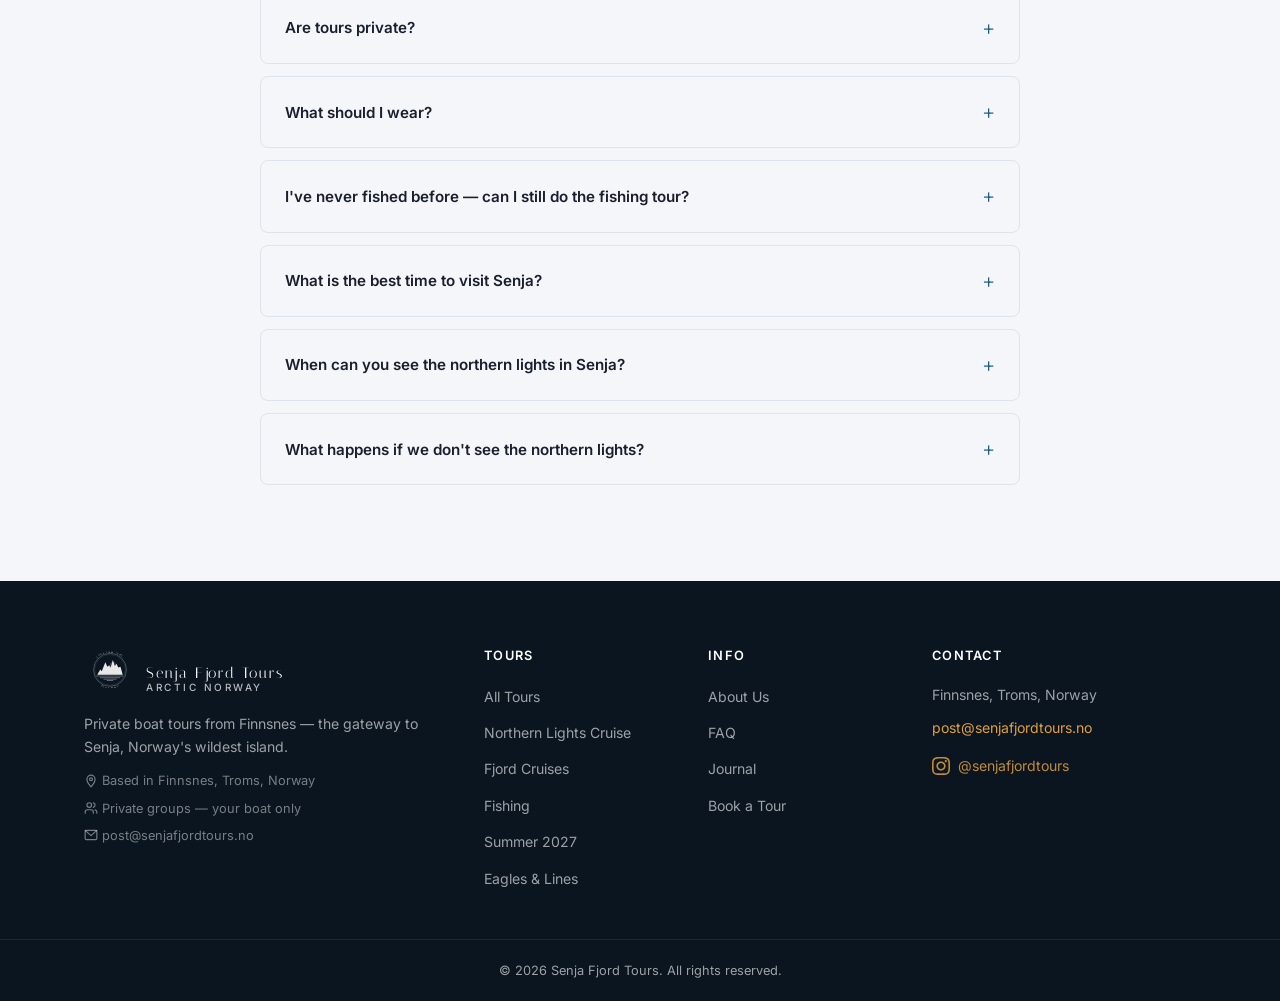
==== commit b49f01f2: "Journal northern lights." ====
--- a/index.html
+++ b/index.html
@@ -480,6 +480,17 @@
       </div>
       <div class="blog-grid">
         <article class="blog-card">
+          <a href="/blog/northern-lights-senja-not-tromso/" class="blog-card__img-wrap">
+            <img src="images/jaanus-jagomagi-Bg1hgJEU3Es-unsplash.webp" alt="Aurora and a shooting star over the mountains of Senja" class="blog-card__img" loading="lazy" />
+          </a>
+          <div class="blog-card__body">
+            <span class="blog-card__meta">5 min read</span>
+            <h3 class="blog-card__title"><a href="/blog/northern-lights-senja-not-tromso/">Senja, Not Tromsø</a></h3>
+            <p class="blog-card__excerpt">Tromsø sells the northern lights to a lot of people at once. The sky over Senja is the same sky — darker, quieter, and two hours from the crowds.</p>
+            <a href="/blog/northern-lights-senja-not-tromso/" class="blog-card__link">Read more</a>
+          </div>
+        </article>
+        <article class="blog-card">
           <a href="/blog/sea-eagles-of-senja/" class="blog-card__img-wrap">
             <img src="images/eagles-lines-boat.jpg" alt="The Eagles &amp; Lines boat on a calm inner Senja fjord — sea eagle country" class="blog-card__img" loading="lazy" />
           </a>
@@ -499,17 +510,6 @@
             <h3 class="blog-card__title"><a href="/blog/senja-not-lofoten/">Senja, Not Lofoten</a></h3>
             <p class="blog-card__excerpt">Lofoten is spectacular. It is also heaving. The island you want is two hours further east, and almost nobody knows about it yet.</p>
             <a href="/blog/senja-not-lofoten/" class="blog-card__link">Read more</a>
-          </div>
-        </article>
-        <article class="blog-card">
-          <a href="/blog/fishing-for-real/" class="blog-card__img-wrap">
-            <img src="images/knut-troim-gwbjoBpUIy8-unsplash.webp" alt="Fishing boat at vivid orange Arctic sunset" class="blog-card__img" loading="lazy" />
-          </a>
-          <div class="blog-card__body">
-            <span class="blog-card__meta">5 min read</span>
-            <h3 class="blog-card__title"><a href="/blog/fishing-for-real/">Fishing for Real, Not for a Photo</a></h3>
-            <p class="blog-card__excerpt">There is a version of Arctic fishing that is a prop. And there is the version where you are actually on the water with no guarantee of anything.</p>
-            <a href="/blog/fishing-for-real/" class="blog-card__link">Read more</a>
           </div>
         </article>
       </div>
--- a/css/style.css
+++ b/css/style.css
@@ -2044,6 +2044,14 @@
   color: var(--navy-deep);
   margin: 40px 0 16px;
 }
+.blog-post__body h3 {
+  font-family: var(--font-sans);
+  font-size: 1.05rem;
+  font-weight: 600;
+  color: var(--navy-deep);
+  margin: 24px 0 6px;
+}
+.blog-post__body h3 + p { margin-bottom: 12px; }
 .blog-post__cta {
   background: var(--bg);
   border-radius: var(--radius);
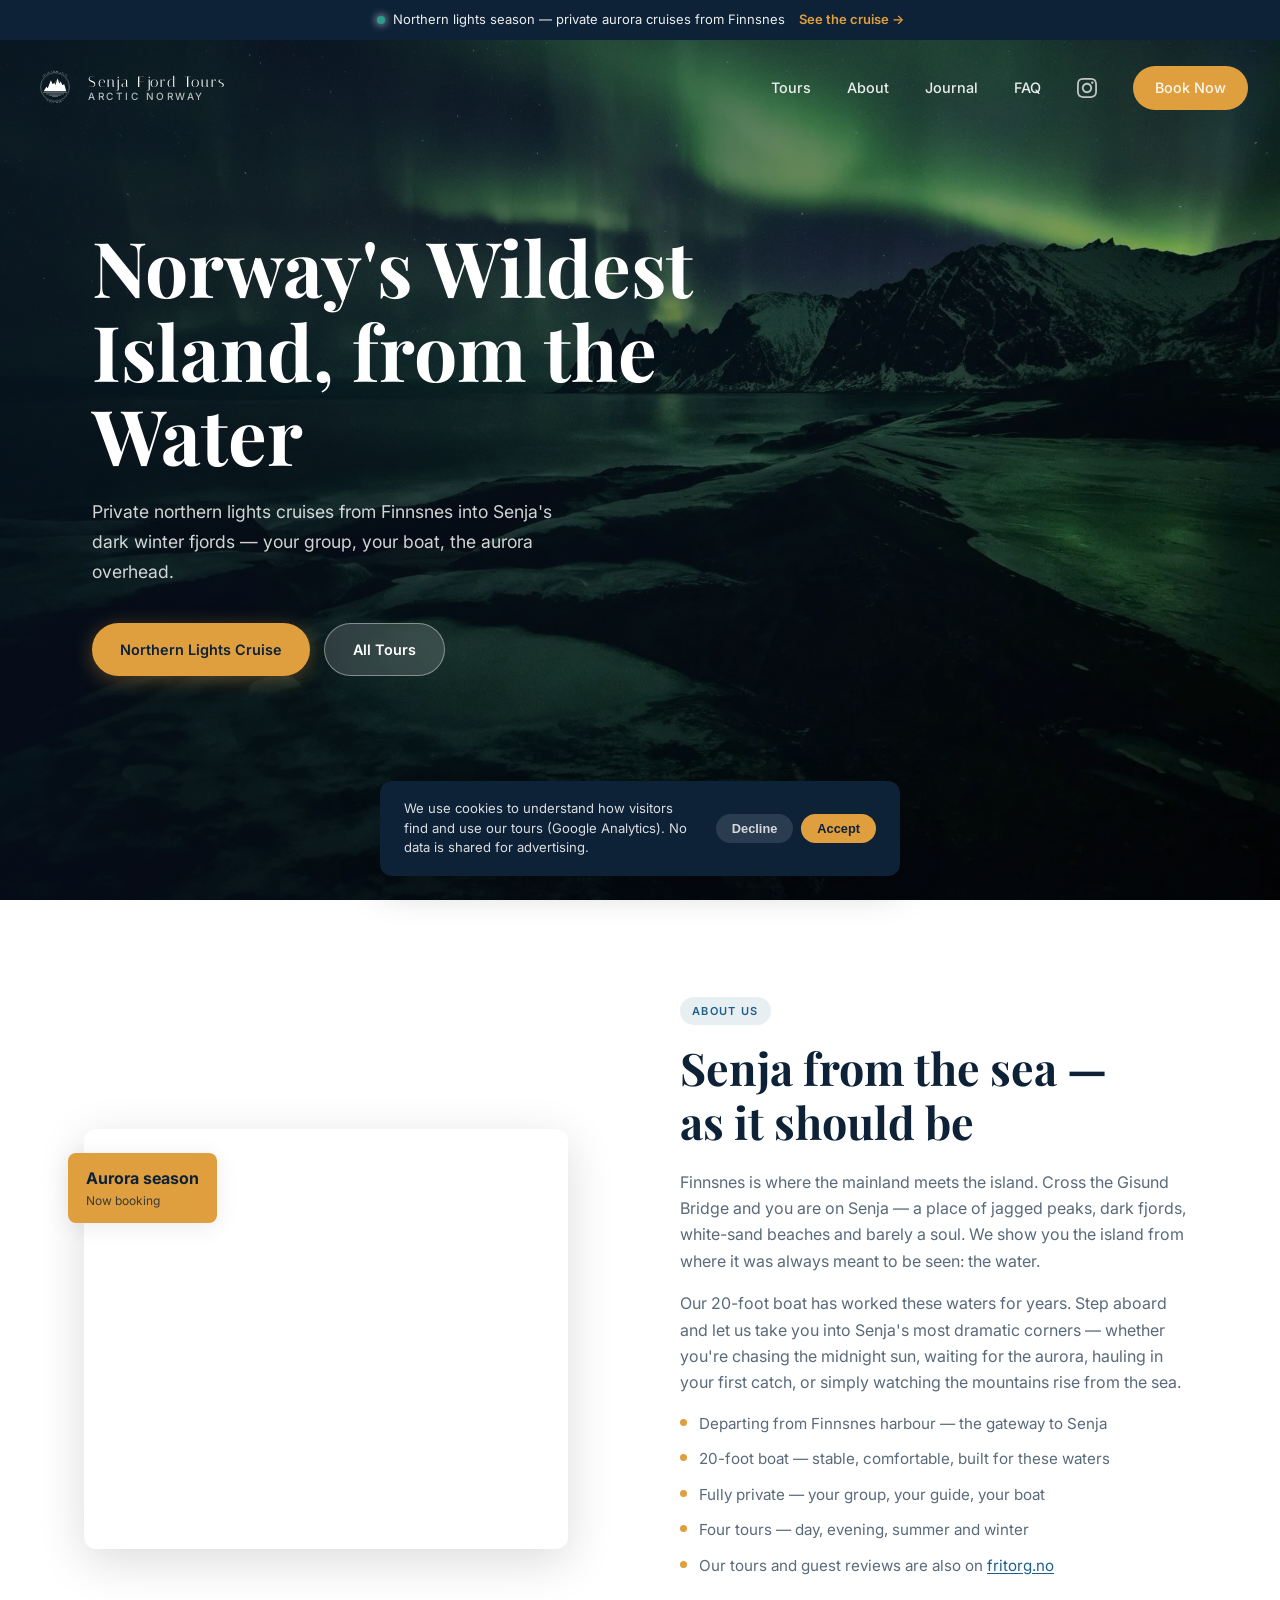
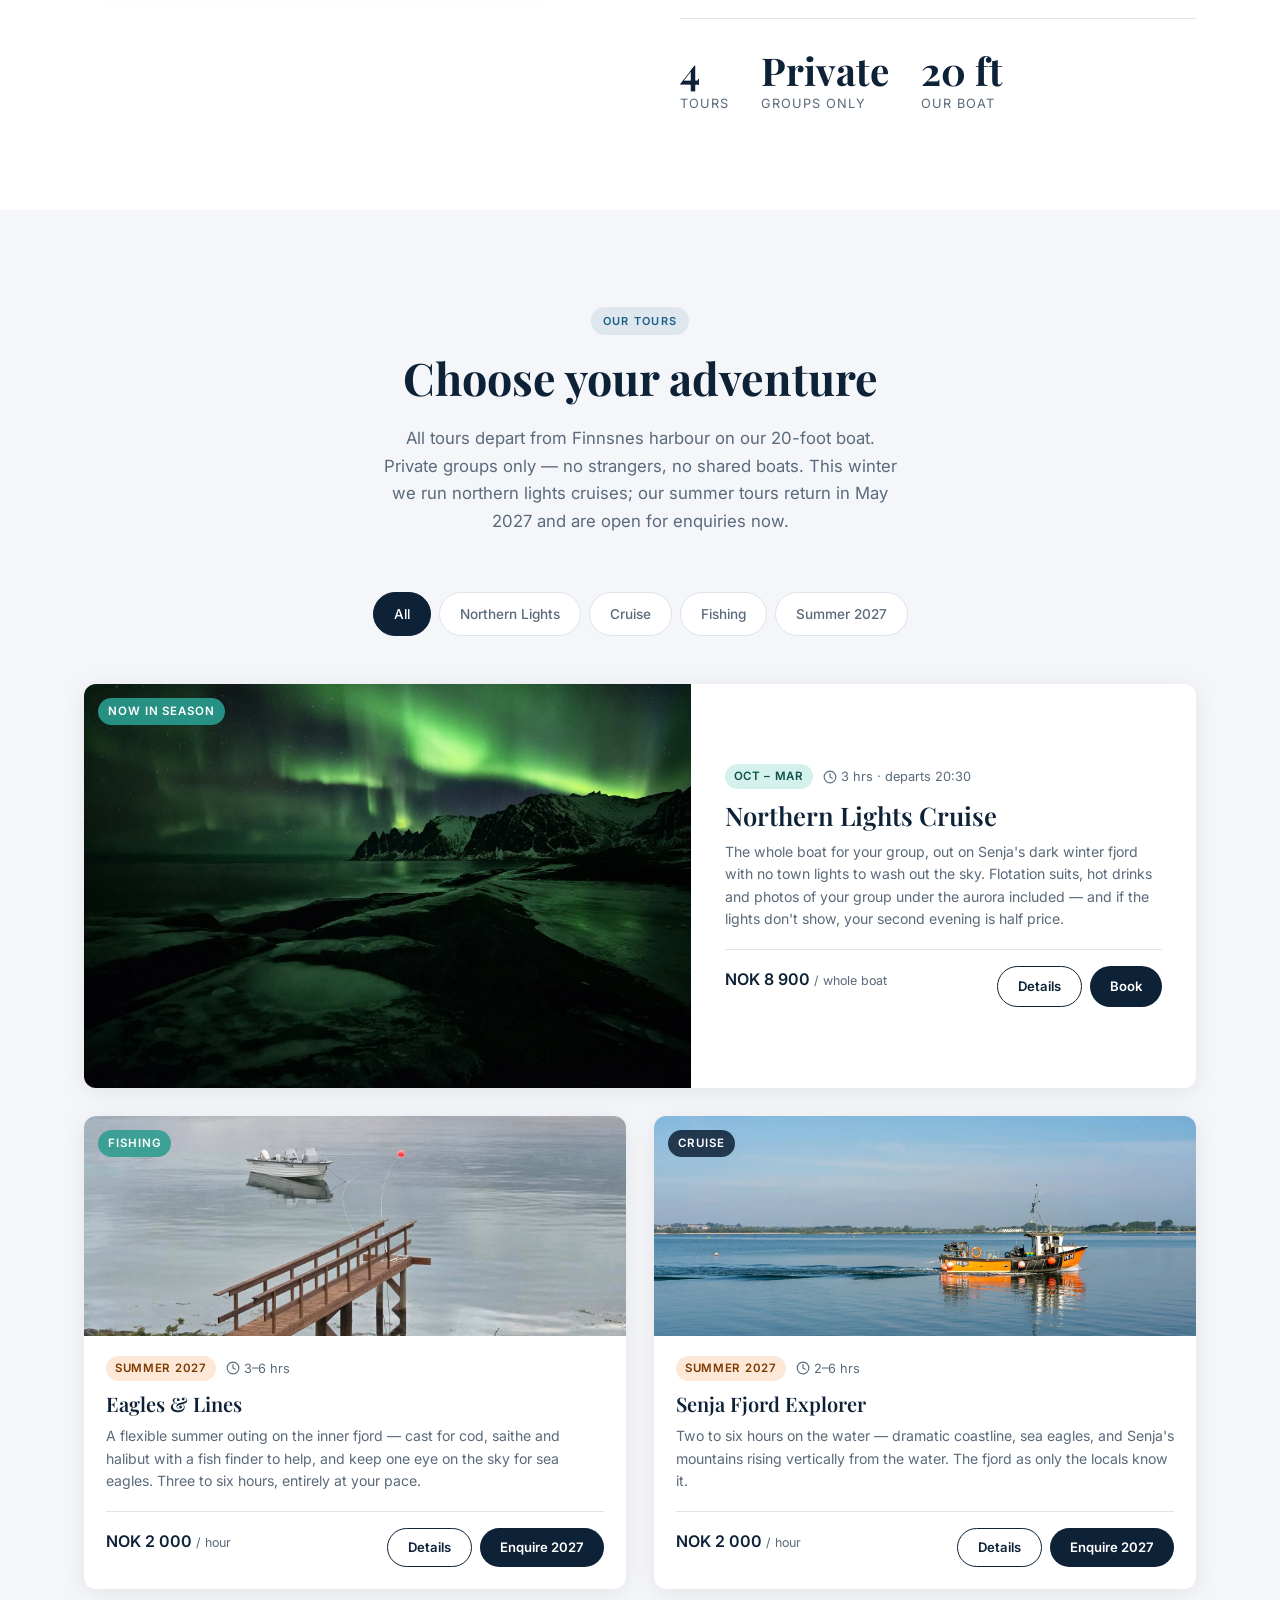
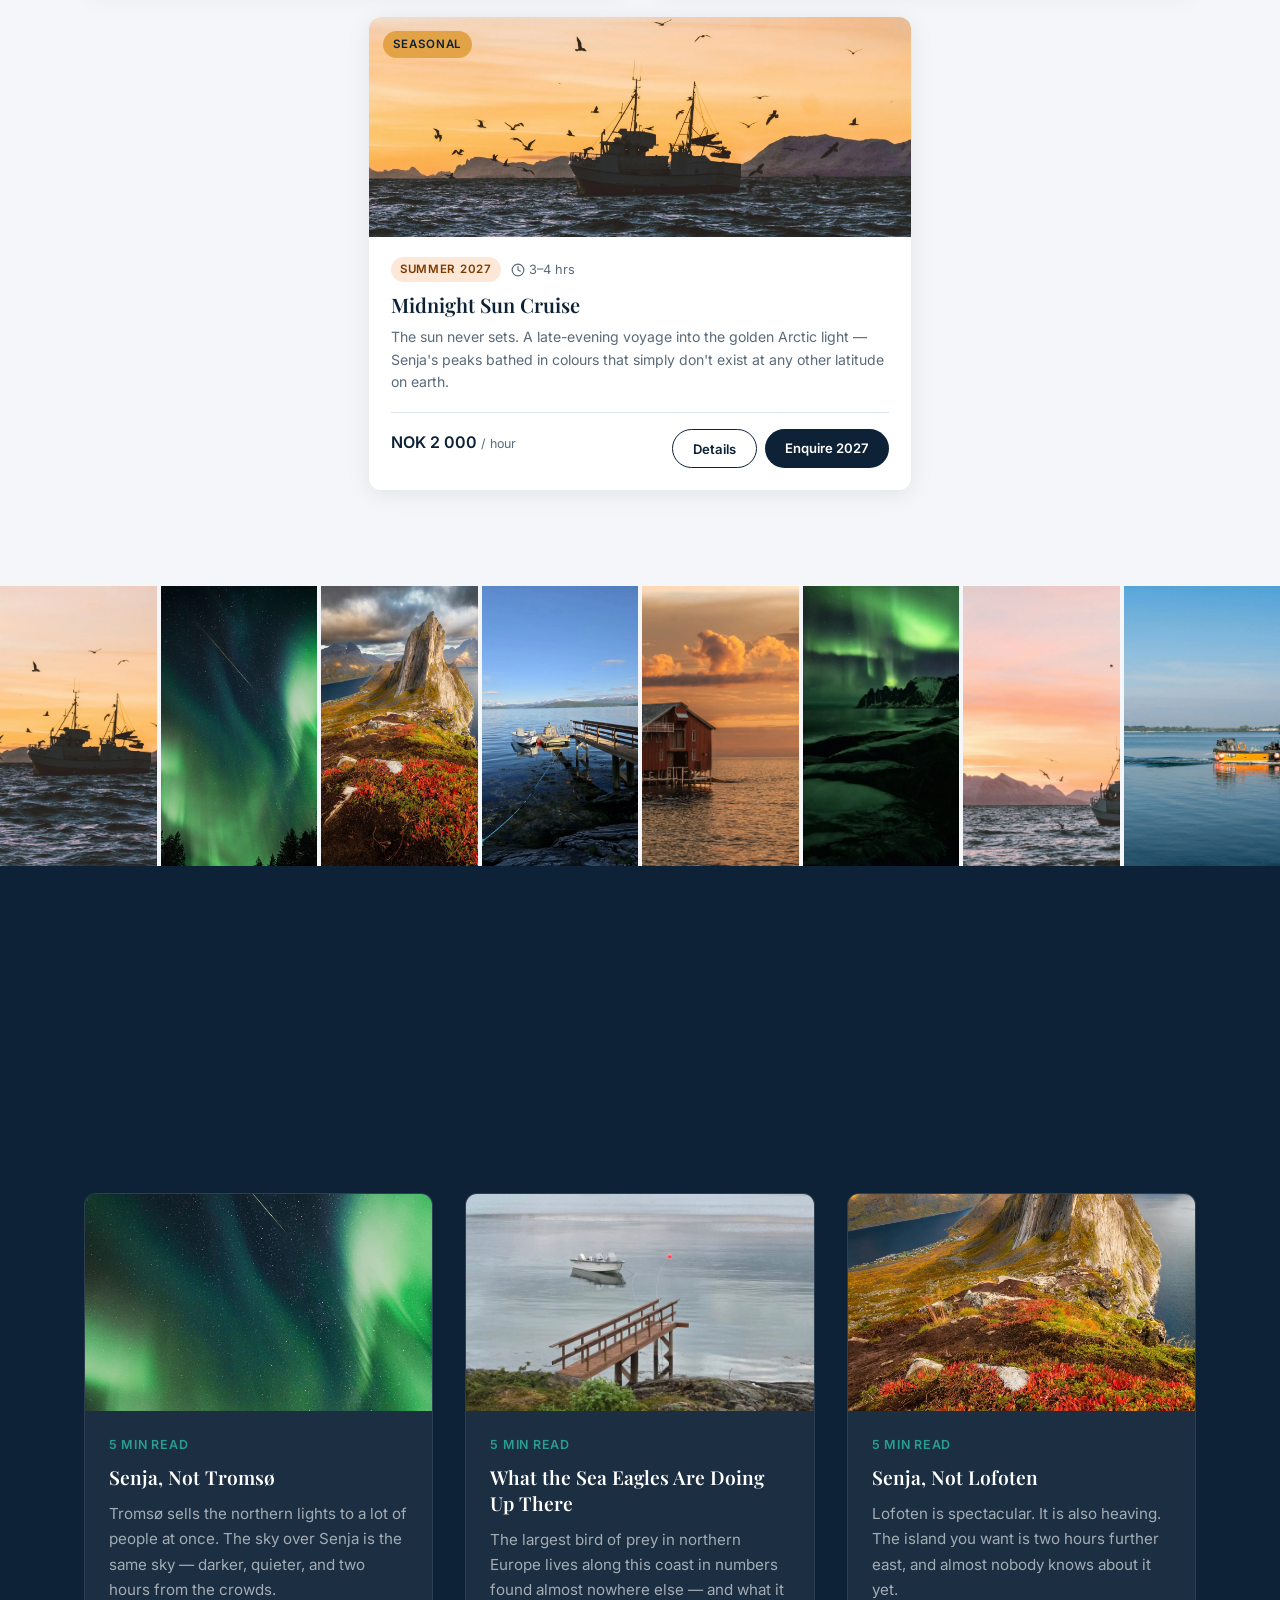
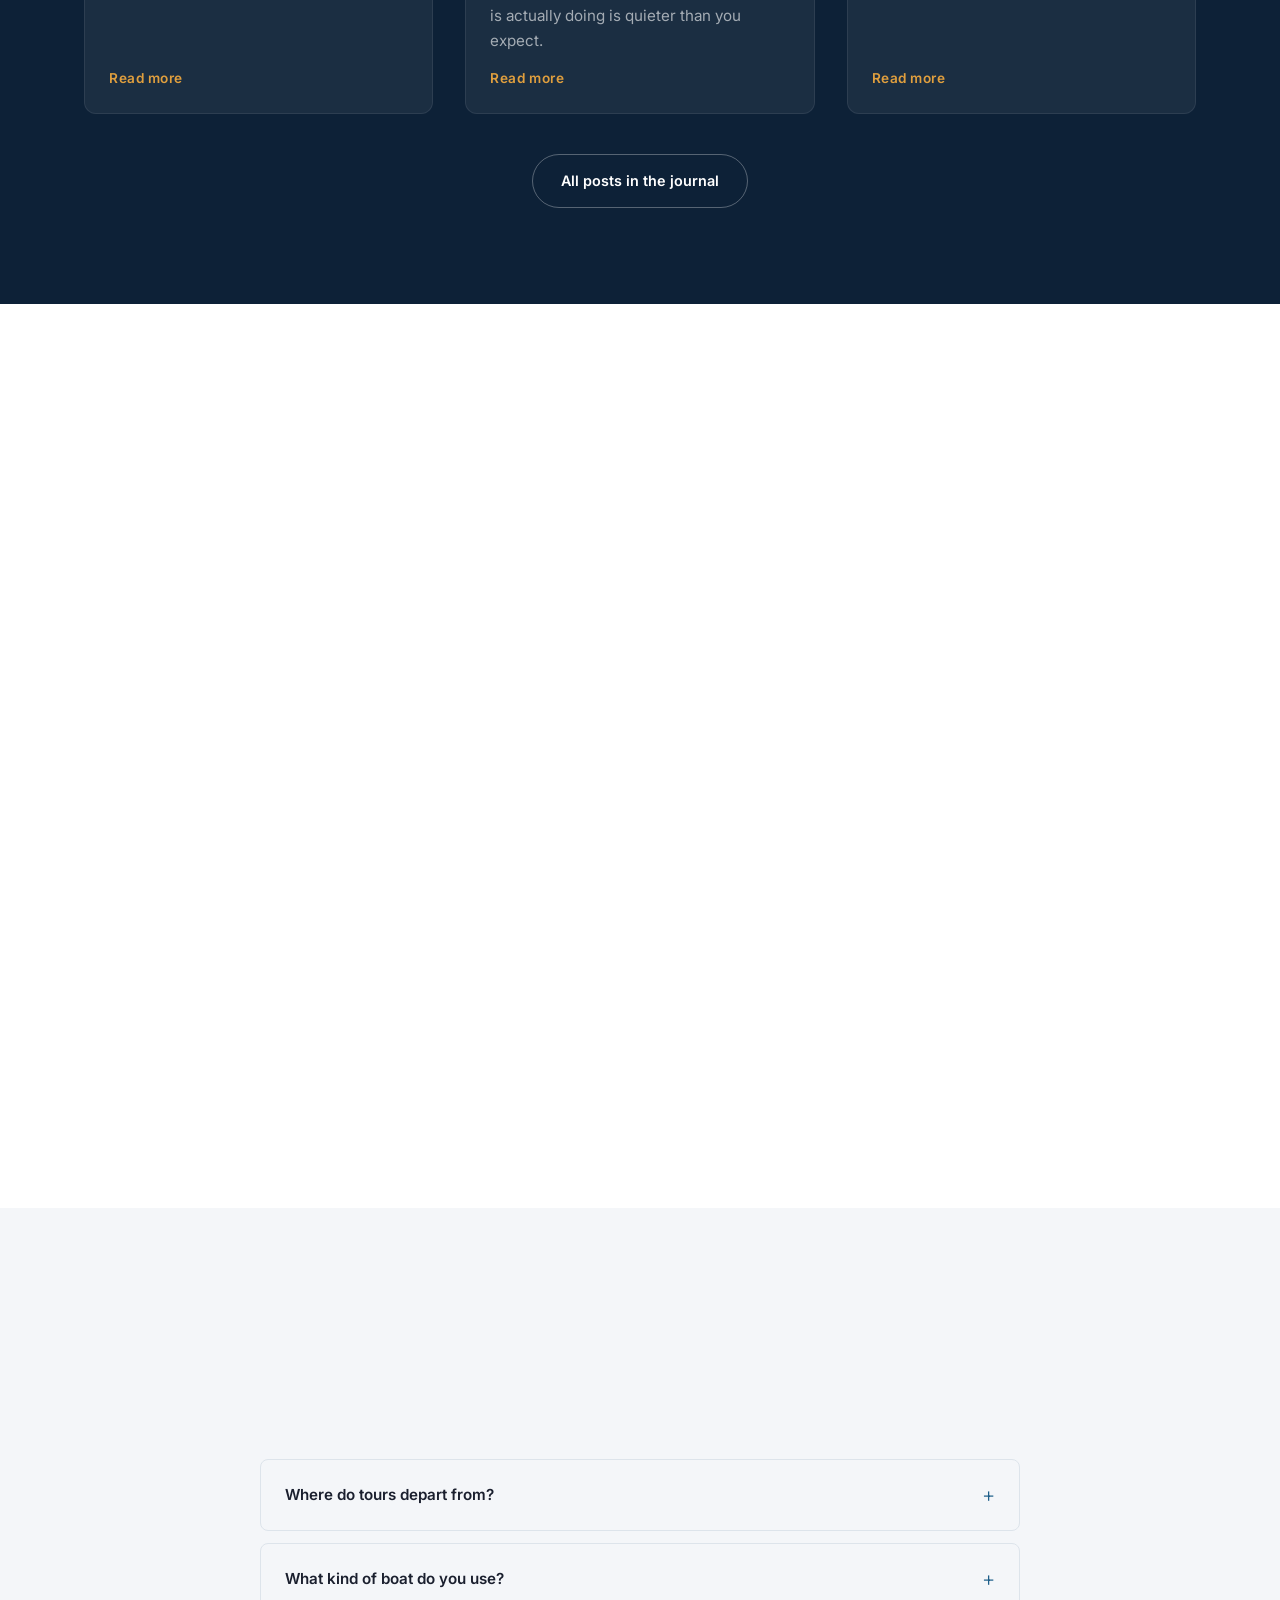
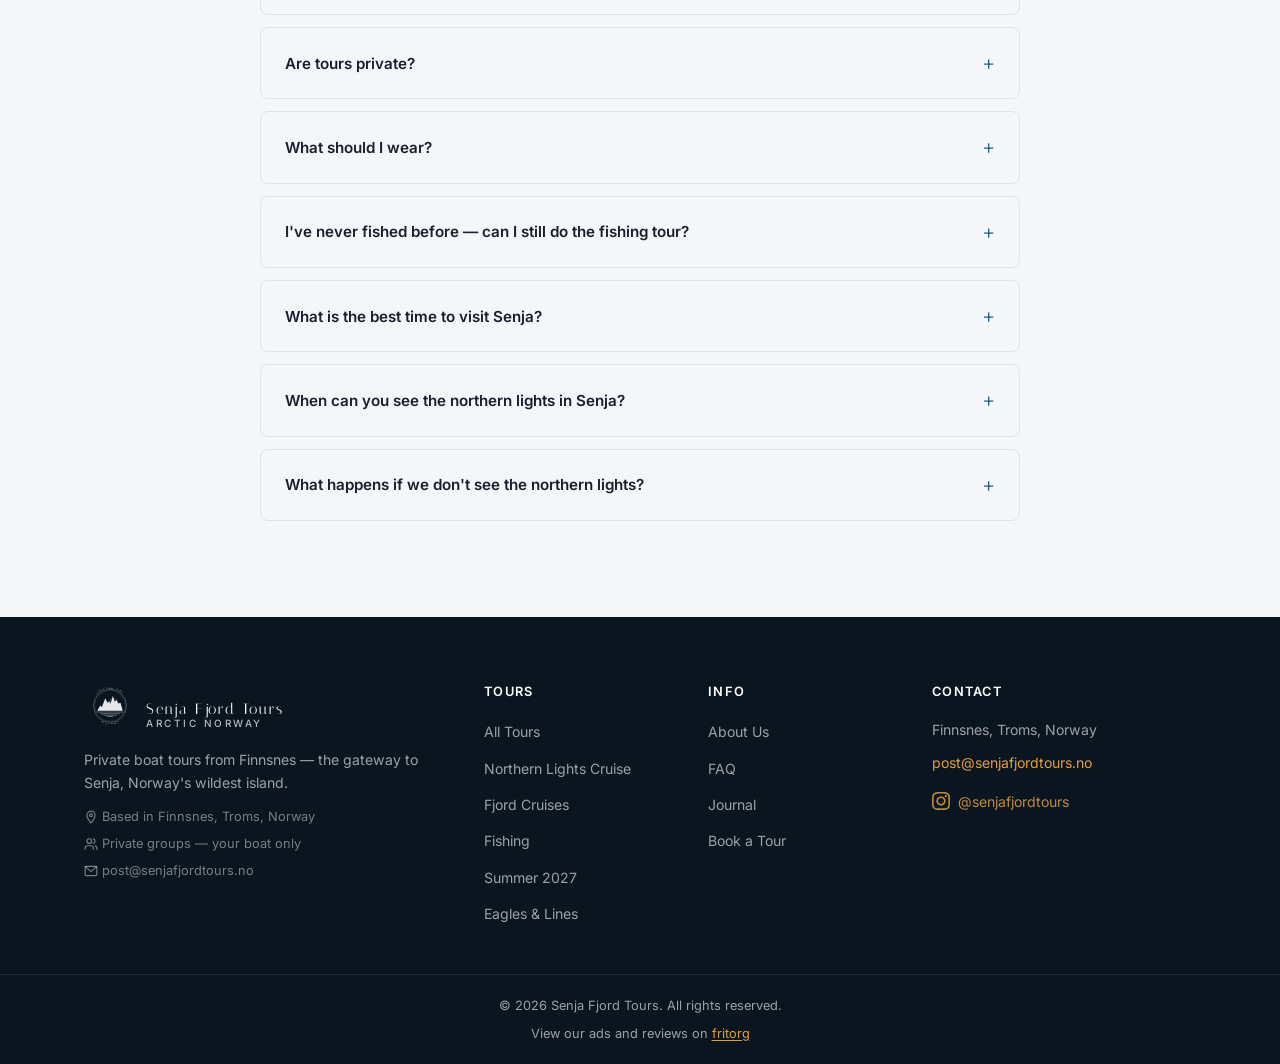
==== commit ac1532dd: "Link to Senja Fjord Tours shop on fritorg Adds a "View our ads and reviews on fritorg" line to the f" ====
--- a/index.html
+++ b/index.html
@@ -268,6 +268,7 @@
             <li>20-foot boat — stable, comfortable, built for these waters</li>
             <li>Fully private — your group, your guide, your boat</li>
             <li>Four tours — day, evening, summer and winter</li>
+            <li><span>Our tours and guest reviews are also on <a href="https://www.fritorg.no/en/s/senja-fjord-tours" target="_blank" rel="noopener">fritorg.no</a></span></li>
           </ul>
           <div class="stats">
             <div class="stat">
@@ -898,6 +899,7 @@
     </div>
     <div class="footer__bottom">
       <p>&copy; 2026 Senja Fjord Tours. All rights reserved.</p>
+      <p class="footer__fritorg">View our ads and reviews on <a href="https://www.fritorg.no/en/s/senja-fjord-tours" target="_blank" rel="noopener">fritorg</a></p>
     </div>
   </footer>
 
--- a/css/style.css
+++ b/css/style.css
@@ -561,6 +561,9 @@
   line-height: 1.55;
 }
 
+.about__list a { color: var(--blue-mid); text-decoration: underline; text-underline-offset: 2px; }
+.about__list a:hover { color: var(--amber-dark); }
+
 .about__list li::before {
   content: '';
   flex-shrink: 0;
@@ -1274,6 +1277,9 @@
   text-align: center;
   font-size: .8rem;
 }
+
+.footer__fritorg { margin-top: 6px; }
+.footer__fritorg a { color: var(--amber); text-decoration: underline; text-underline-offset: 2px; }
 
 /* ── Tour sub-pages ──────────────────────────────────────────── */
 .tour-hero {
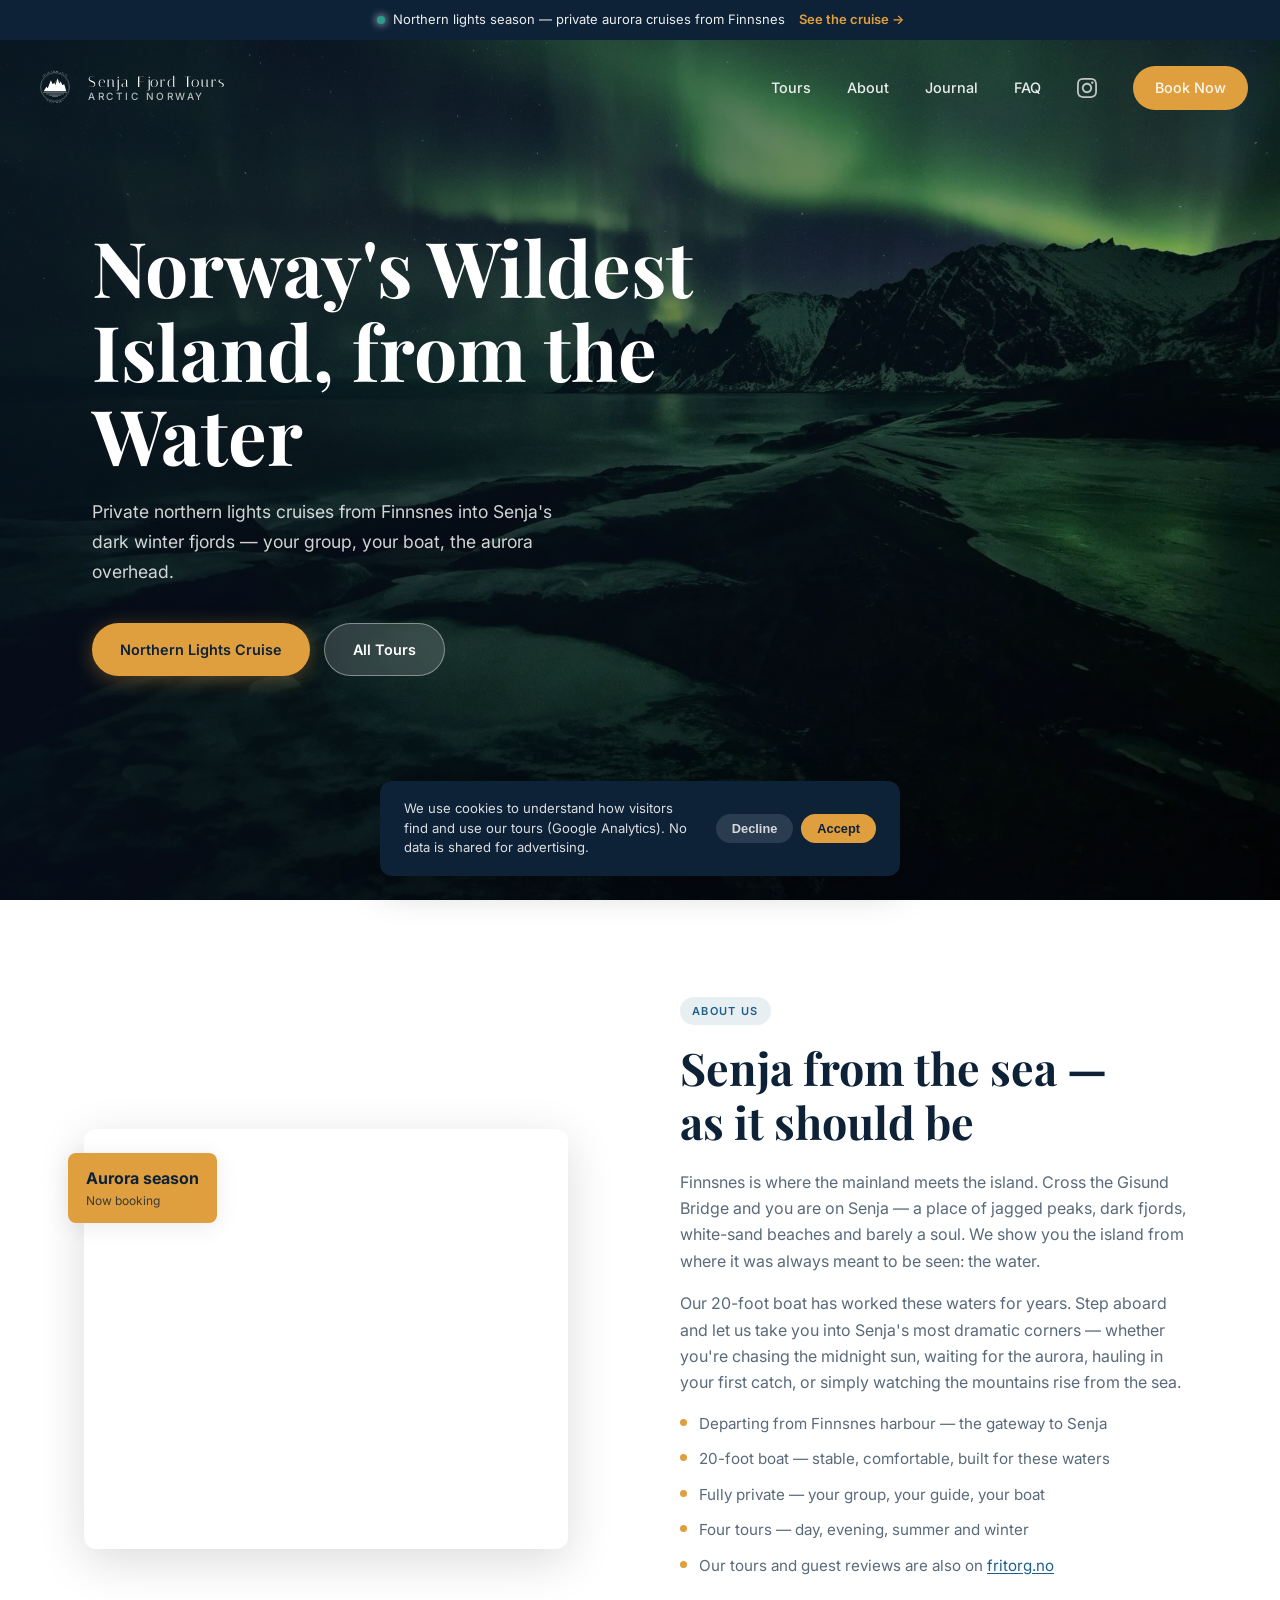
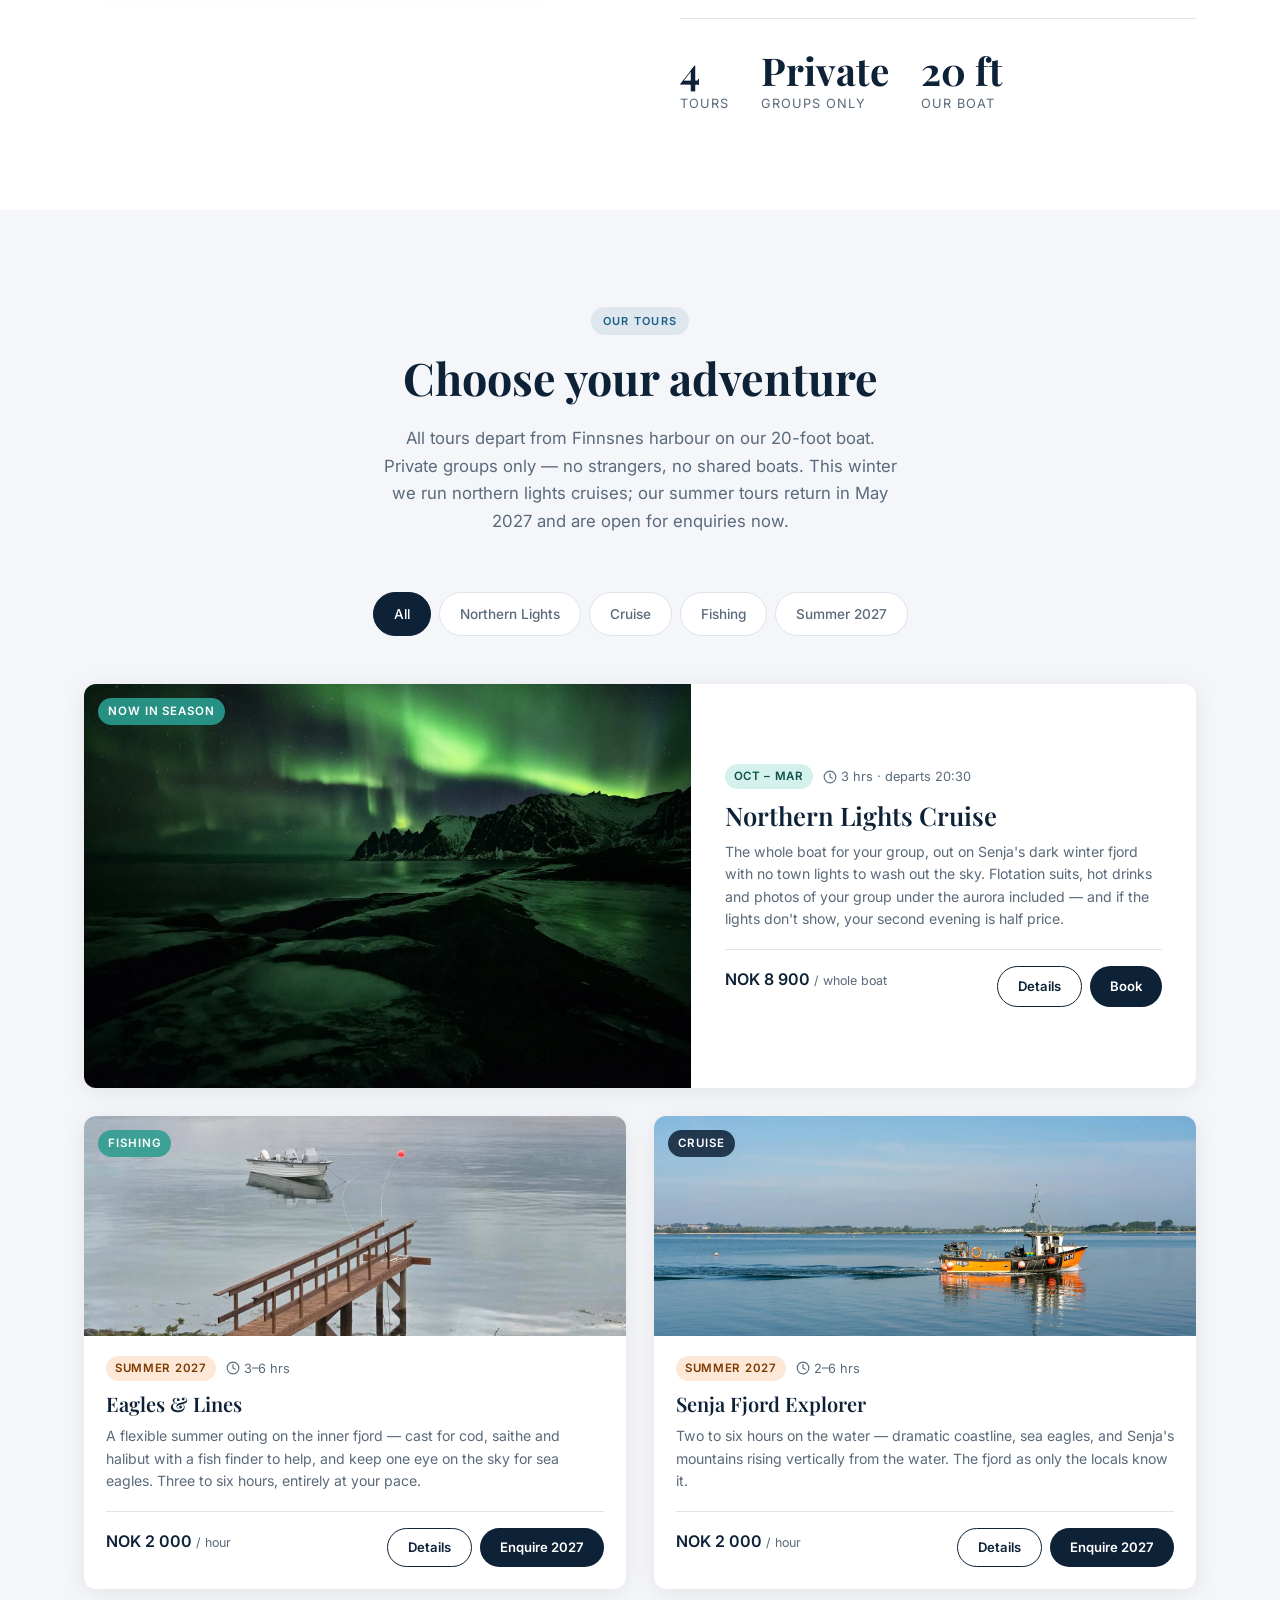
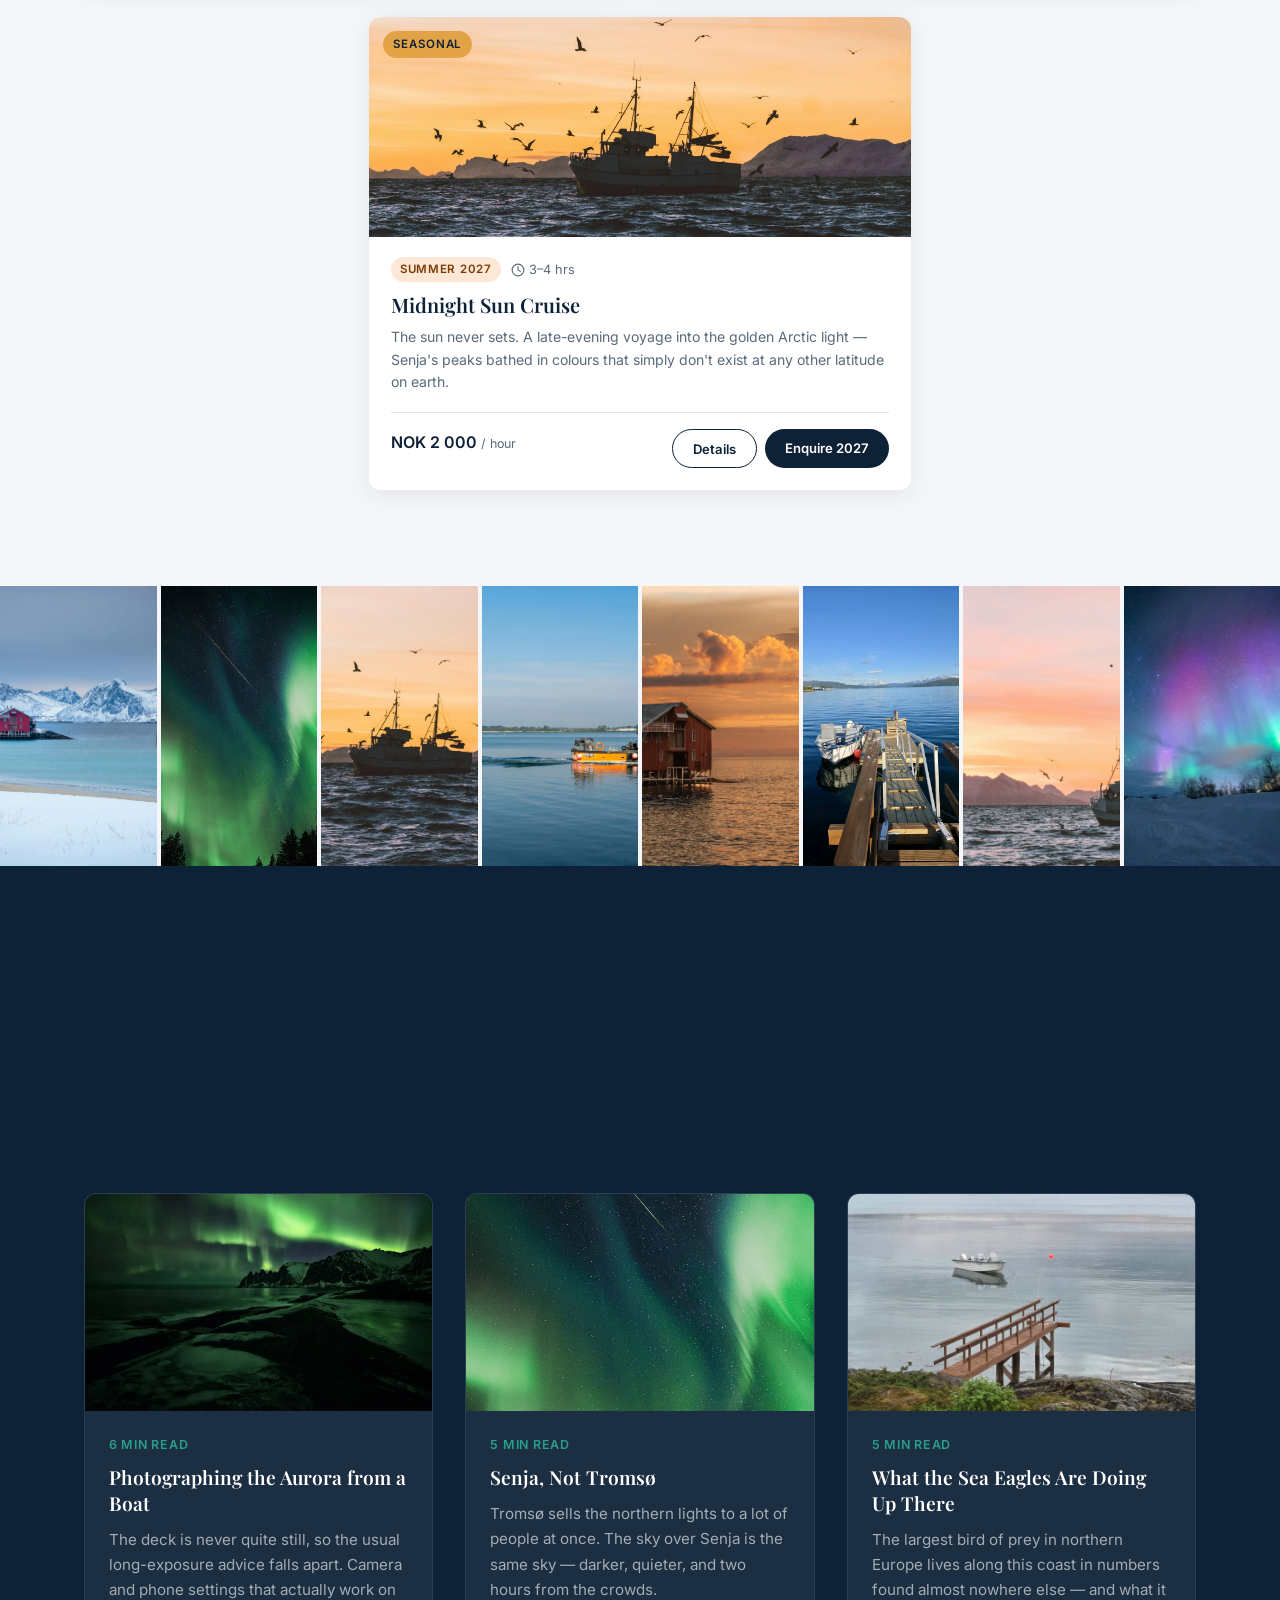
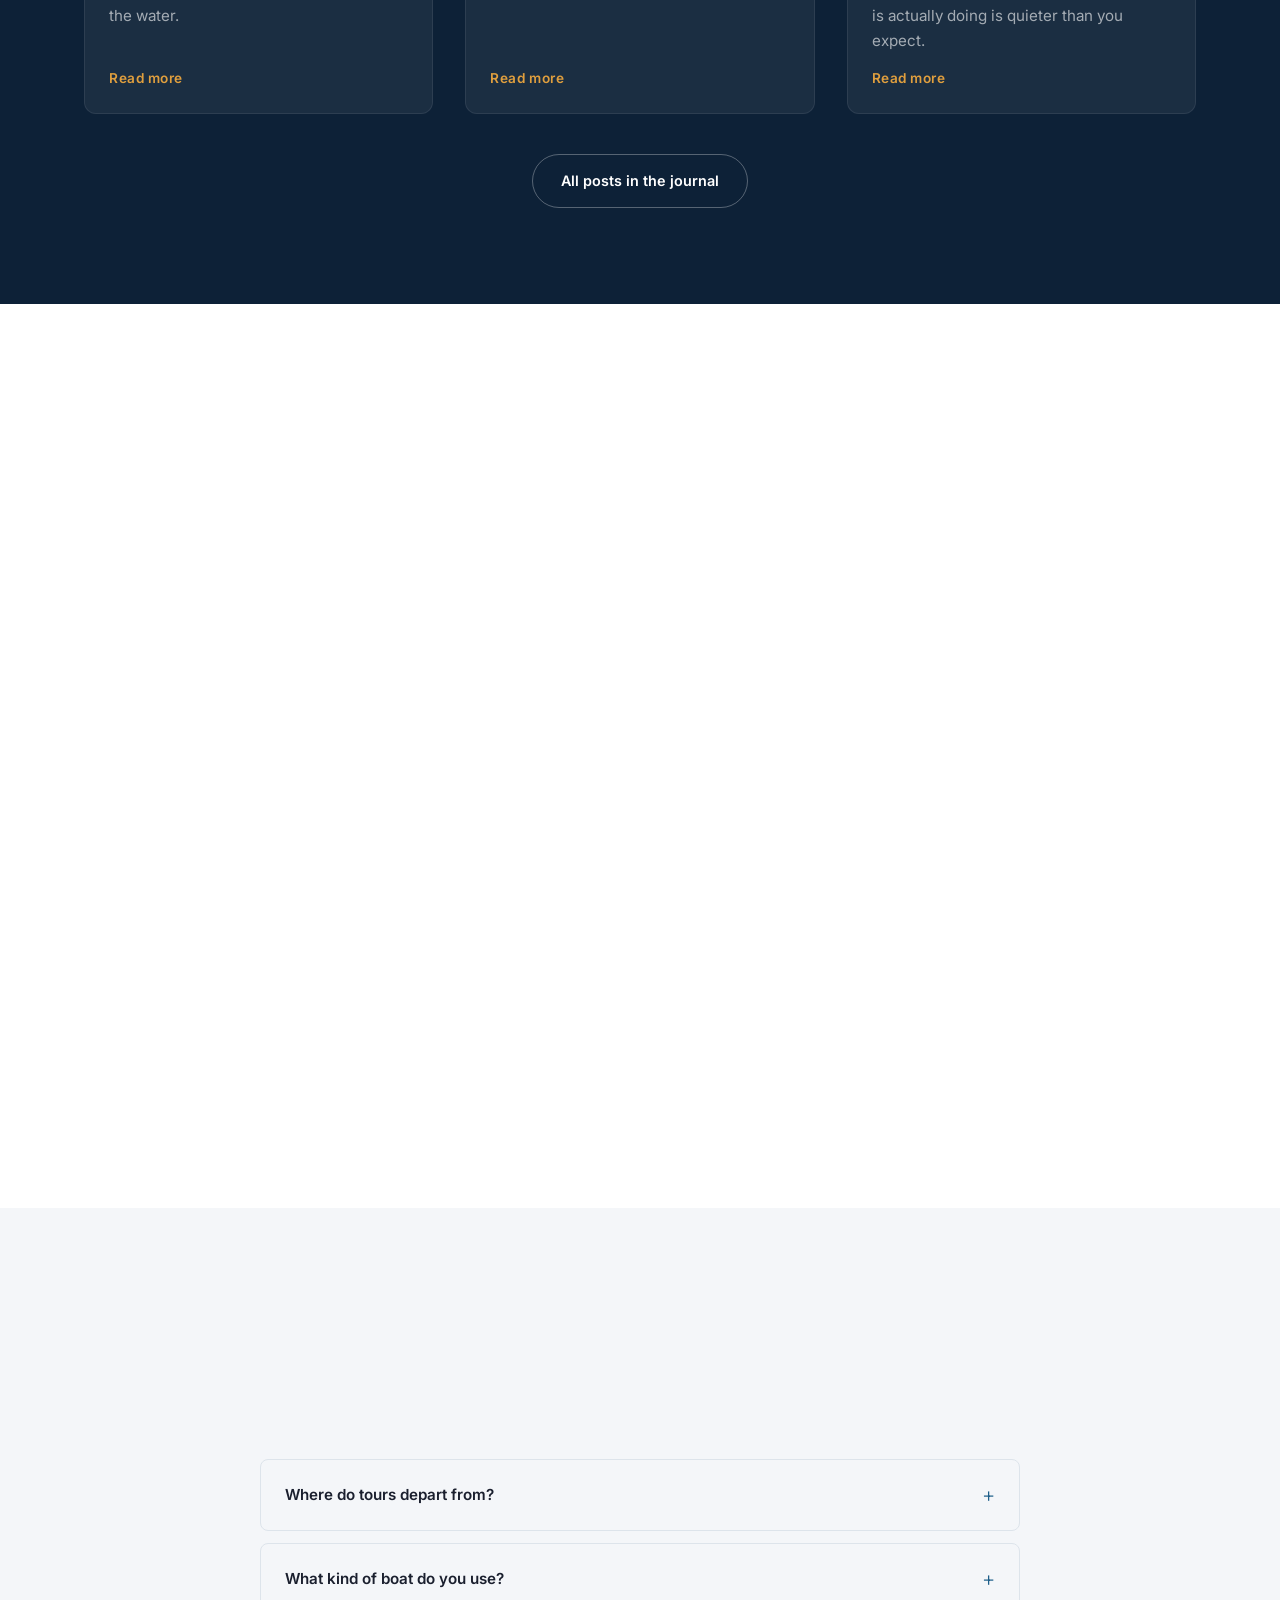
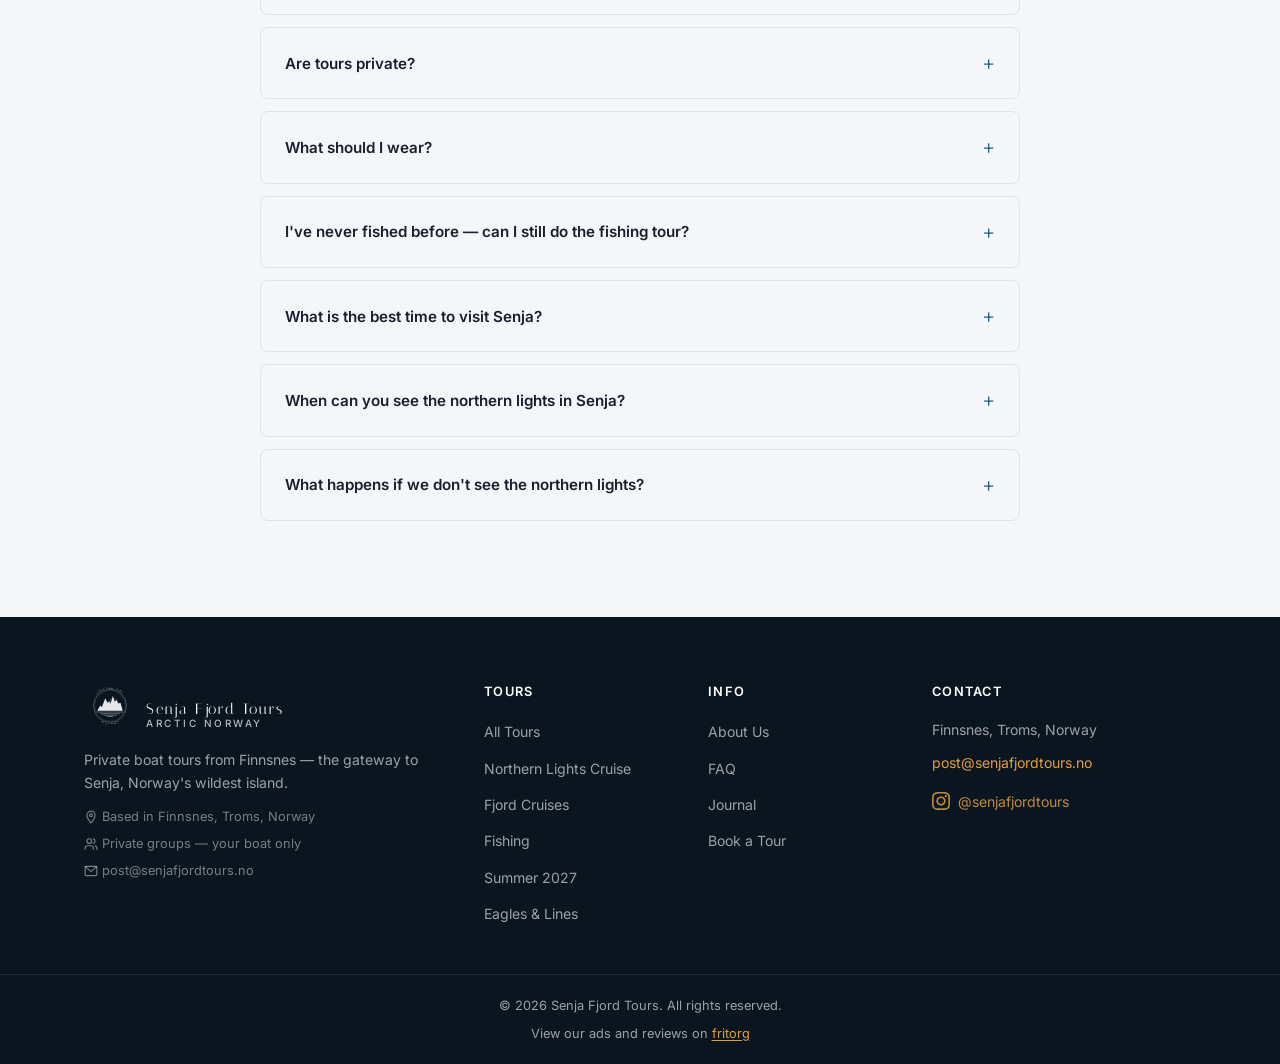
==== commit 34e39b3f: "Add aurora photography journal post and forecast draft Publish "Photographing the Aurora from a Boat" ====
--- a/index.html
+++ b/index.html
@@ -481,6 +481,17 @@
       </div>
       <div class="blog-grid">
         <article class="blog-card">
+          <a href="/blog/photographing-northern-lights-from-a-boat/" class="blog-card__img-wrap">
+            <img src="images/federico-bottos-uWmWoH9maR4-unsplash.webp" alt="Northern lights over Senja's peaks reflected in the fjord" class="blog-card__img" loading="lazy" />
+          </a>
+          <div class="blog-card__body">
+            <span class="blog-card__meta">6 min read</span>
+            <h3 class="blog-card__title"><a href="/blog/photographing-northern-lights-from-a-boat/">Photographing the Aurora from a Boat</a></h3>
+            <p class="blog-card__excerpt">The deck is never quite still, so the usual long-exposure advice falls apart. Camera and phone settings that actually work on the water.</p>
+            <a href="/blog/photographing-northern-lights-from-a-boat/" class="blog-card__link">Read more</a>
+          </div>
+        </article>
+        <article class="blog-card">
           <a href="/blog/northern-lights-senja-not-tromso/" class="blog-card__img-wrap">
             <img src="images/jaanus-jagomagi-Bg1hgJEU3Es-unsplash.webp" alt="Aurora and a shooting star over the mountains of Senja" class="blog-card__img" loading="lazy" />
           </a>
@@ -500,17 +511,6 @@
             <h3 class="blog-card__title"><a href="/blog/sea-eagles-of-senja/">What the Sea Eagles Are Doing Up There</a></h3>
             <p class="blog-card__excerpt">The largest bird of prey in northern Europe lives along this coast in numbers found almost nowhere else — and what it is actually doing is quieter than you expect.</p>
             <a href="/blog/sea-eagles-of-senja/" class="blog-card__link">Read more</a>
-          </div>
-        </article>
-        <article class="blog-card">
-          <a href="/blog/senja-not-lofoten/" class="blog-card__img-wrap">
-            <img src="images/samuele-bertoli-p_Hf6WlgKEE-unsplash.webp" alt="Segla mountain rising from the Senja fjord" class="blog-card__img" loading="lazy" />
-          </a>
-          <div class="blog-card__body">
-            <span class="blog-card__meta">5 min read</span>
-            <h3 class="blog-card__title"><a href="/blog/senja-not-lofoten/">Senja, Not Lofoten</a></h3>
-            <p class="blog-card__excerpt">Lofoten is spectacular. It is also heaving. The island you want is two hours further east, and almost nobody knows about it yet.</p>
-            <a href="/blog/senja-not-lofoten/" class="blog-card__link">Read more</a>
           </div>
         </article>
       </div>
--- a/css/style.css
+++ b/css/style.css
@@ -2058,6 +2058,17 @@
   margin: 24px 0 6px;
 }
 .blog-post__body h3 + p { margin-bottom: 12px; }
+.blog-post__body ul {
+  list-style: disc;
+  padding-left: 22px;
+  margin: 0 0 24px;
+}
+.blog-post__body li {
+  font-size: 1.05rem;
+  line-height: 1.7;
+  color: var(--text);
+  margin-bottom: 8px;
+}
 .blog-post__cta {
   background: var(--bg);
   border-radius: var(--radius);
